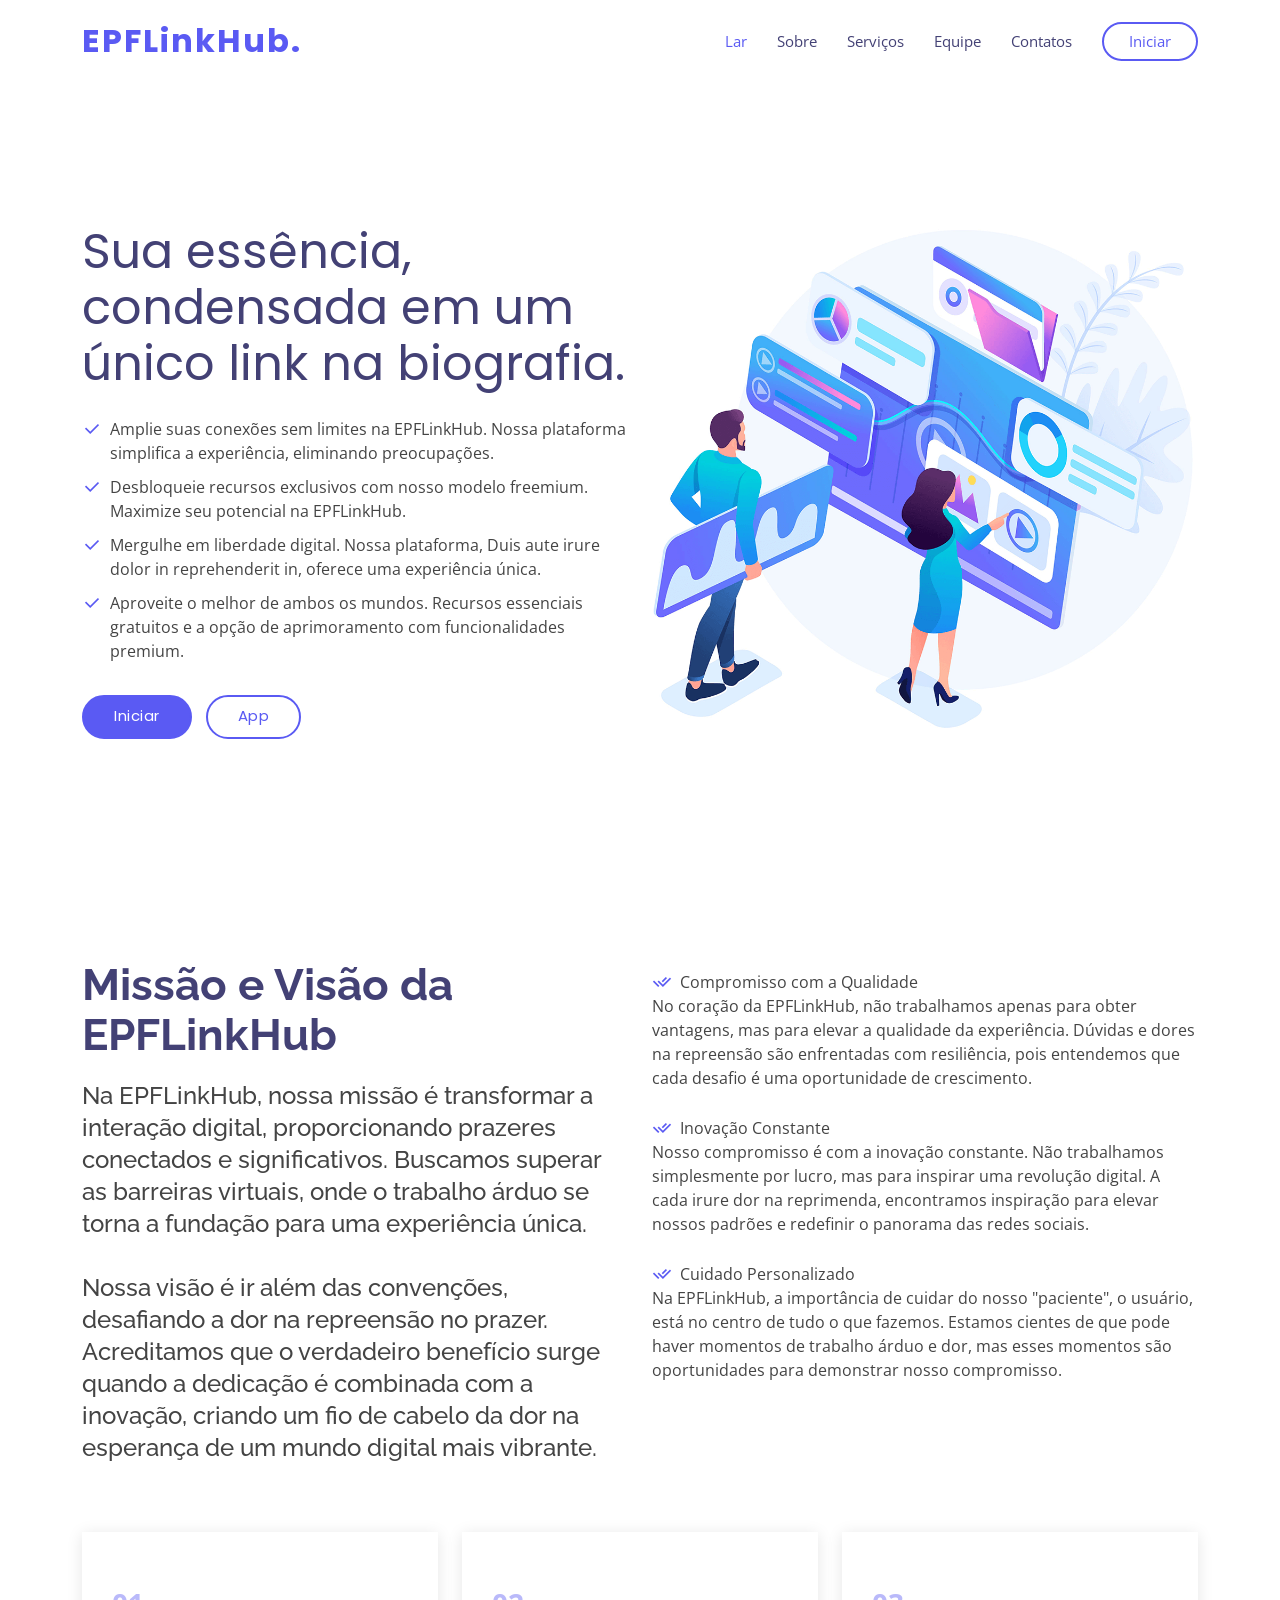
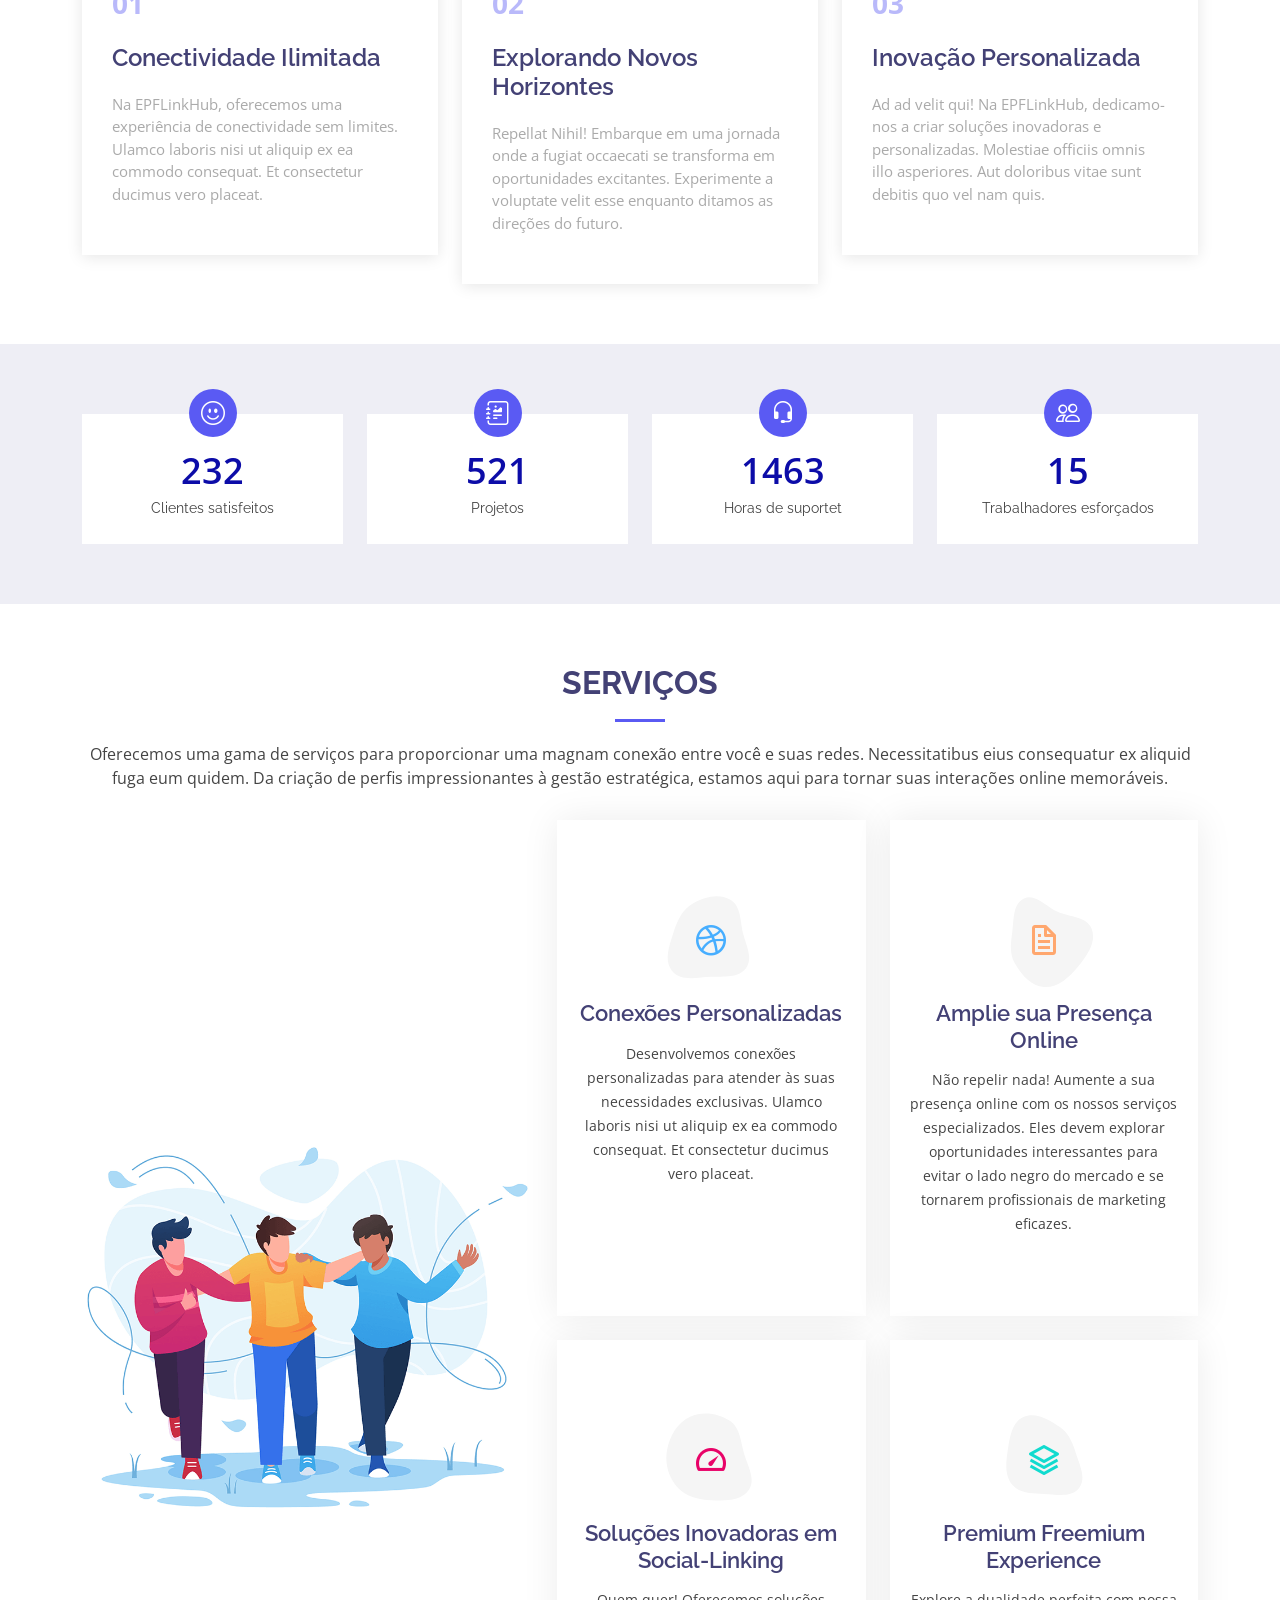
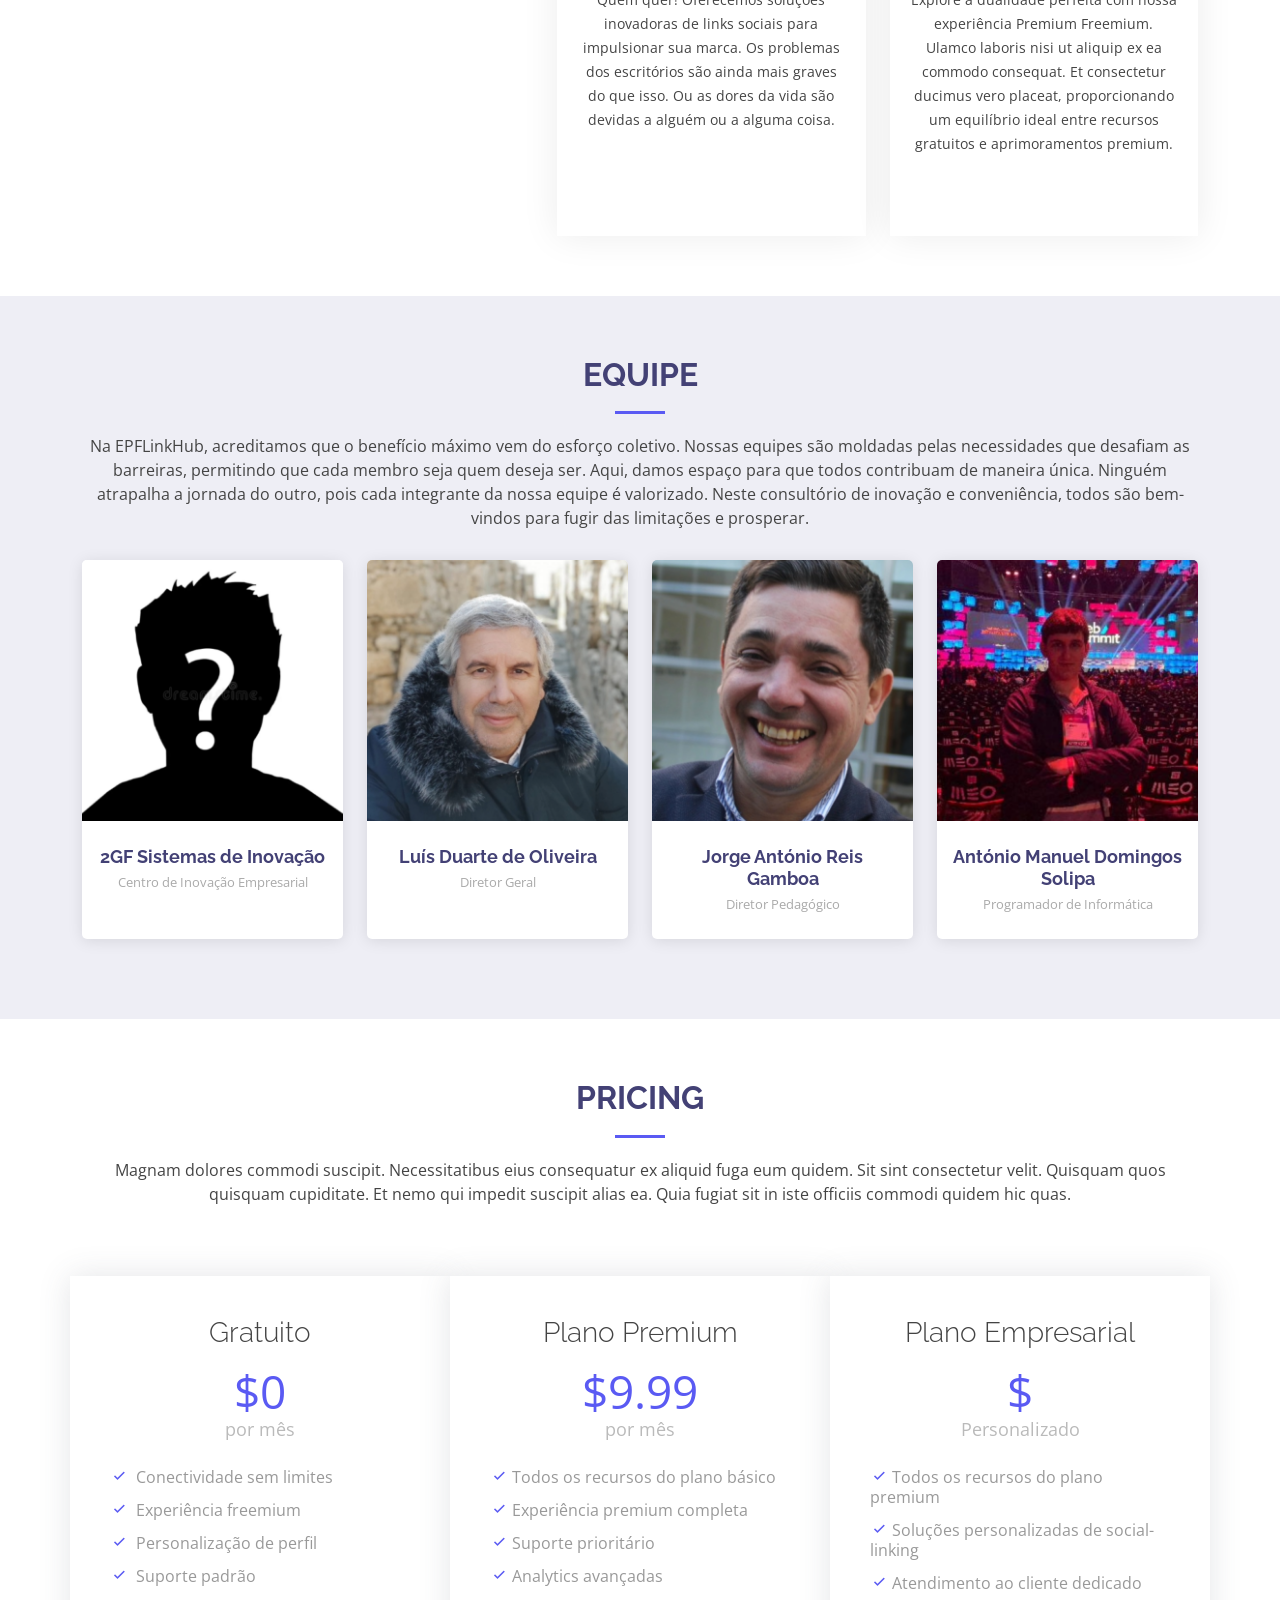
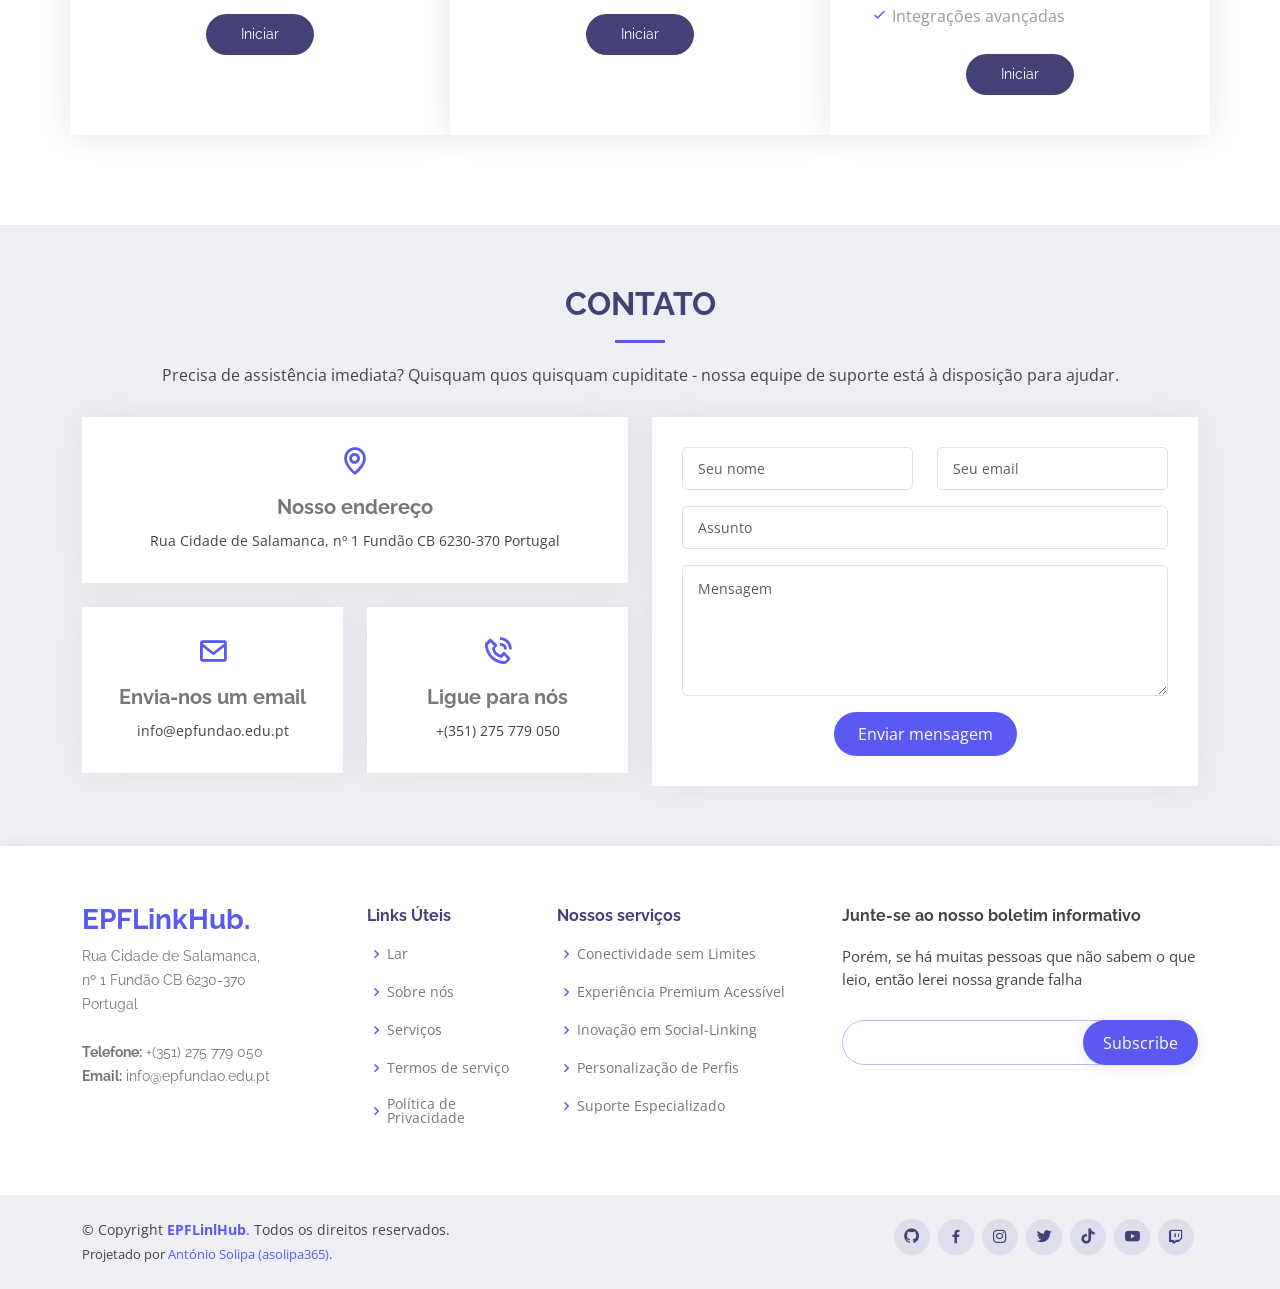
==== index.html @ e4d8795c "Initial commit" ====
<!DOCTYPE html>
<html lang="en">

<head>
  <meta charset="utf-8">
  <meta content="width=device-width, initial-scale=1.0" name="viewport">

  <title>EPFLinkHub</title>
  <meta content="" name="description">
  <meta content="" name="keywords">

  <!-- Favicons -->
  <link rel="shortcut icon" href="/assets/img/favicon.png" type="image/x-icon">

  <!-- Google Fonts -->
  <link href="https://fonts.googleapis.com/css?family=Open+Sans:300,300i,400,400i,600,600i,700,700i|Raleway:300,300i,400,400i,500,500i,600,600i,700,700i|Poppins:300,300i,400,400i,500,500i,600,600i,700,700i" rel="stylesheet">

  <!-- Vendor CSS Files -->
  <link href="assets/vendor/bootstrap/css/bootstrap.min.css" rel="stylesheet">
  <link href="assets/vendor/bootstrap-icons/bootstrap-icons.css" rel="stylesheet">
  <link href="assets/vendor/boxicons/css/boxicons.min.css" rel="stylesheet">
  <link href="assets/vendor/glightbox/css/glightbox.min.css" rel="stylesheet">
  <link href="assets/vendor/remixicon/remixicon.css" rel="stylesheet">
  <link href="assets/vendor/swiper/swiper-bundle.min.css" rel="stylesheet">

  <!-- Template Main CSS File -->
  <link href="assets/css/style.css" rel="stylesheet">
</head>

<body>

  <!-- ======= Header ======= -->
  <header id="header" class="fixed-top ">
    <div class="container d-flex align-items-center justify-content-between">

      <h1 class="logo"><a href="index.html">EPFLinkHub.</a></h1>
      <!-- Uncomment below if you prefer to use an image logo -->
      <!-- <a href="index.html" class="logo"><img src="assets/img/logo.png" alt="" class="img-fluid"></a>-->

      <nav id="navbar" class="navbar">
        <ul>
          <li><a class="nav-link scrollto active" href="#hero">Lar</a></li>
          <li><a class="nav-link scrollto" href="#about">Sobre</a></li>
          <li><a class="nav-link scrollto" href="#services">Serviços</a></li>
          <li><a class="nav-link scrollto" href="#team">Equipe</a></li>
          <li><a class="nav-link scrollto" href="#contact">Contatos</a></li>
          <li><a class="getstarted scrollto" href="#about">Iniciar</a></li>
        </ul>
        <i class="bi bi-list mobile-nav-toggle"></i>
      </nav><!-- .navbar -->

    </div>
  </header><!-- End Header -->

  <!-- ======= Hero Section ======= -->
  <section id="hero" class="d-flex align-items-center">

    <div class="container">
      <div class="row">
        <div class="col-lg-6 pt-2 pt-lg-0 order-2 order-lg-1 d-flex flex-column justify-content-center">
          <h1> Sua essência, condensada em um único link na biografia. </h1>
          <ul>
            <li><i class="ri-check-line"></i> Amplie suas conexões sem limites na EPFLinkHub. Nossa plataforma simplifica a experiência, eliminando preocupações. </li>
            <li><i class="ri-check-line"></i> Desbloqueie recursos exclusivos com nosso modelo freemium. Maximize seu potencial na EPFLinkHub. </li>
            <li><i class="ri-check-line"></i> Mergulhe em liberdade digital. Nossa plataforma, Duis aute irure dolor in reprehenderit in, oferece uma experiência única. </li>
            <li><i class="ri-check-line"></i> Aproveite o melhor de ambos os mundos. Recursos essenciais gratuitos e a opção de aprimoramento com funcionalidades premium. </li>
          </ul>
          <div class="mt-3">
            <a href="#about" class="btn-get-started scrollto">Iniciar</a>
            <a href="" class="btn-get-quote">App</a>
          </div>
        </div>
        <div class="col-lg-6 order-1 order-lg-2 hero-img">
          <img src="assets/img/hero-img.png" class="img-fluid" alt="">
        </div>
      </div>
    </div>

  </section><!-- End Hero -->

  <main id="main">

    <!-- ======= About Section ======= -->
    <section id="about" class="about">
      <div class="container">

        <div class="row content">
          <div class="col-lg-6">
            <h2>Missão e Visão da EPFLinkHub</h2>
            <h3>Na EPFLinkHub, nossa missão é transformar a interação digital, proporcionando prazeres conectados e significativos. Buscamos superar as barreiras virtuais, onde o trabalho árduo se torna a fundação para uma experiência única.</h3><br>
            <h3>Nossa visão é ir além das convenções, desafiando a dor na repreensão no prazer. Acreditamos que o verdadeiro benefício surge quando a dedicação é combinada com a inovação, criando um fio de cabelo da dor na esperança de um mundo digital mais vibrante.</h3>
          </div>
          <div class="col-lg-6 pt-4 pt-lg-0">
            <ul>
              <li><i class="ri-check-double-line"></i> Compromisso com a Qualidade</li>
              <p>No coração da EPFLinkHub, não trabalhamos apenas para obter vantagens, mas para elevar a qualidade da experiência. Dúvidas e dores na repreensão são enfrentadas com resiliência, pois entendemos que cada desafio é uma oportunidade de crescimento.</p>

              <li><i class="ri-check-double-line"></i> Inovação Constante</li>
              <p>Nosso compromisso é com a inovação constante. Não trabalhamos simplesmente por lucro, mas para inspirar uma revolução digital. A cada irure dor na reprimenda, encontramos inspiração para elevar nossos padrões e redefinir o panorama das redes sociais.</p>

              <li><i class="ri-check-double-line"></i> Cuidado Personalizado</li>
              <p>Na EPFLinkHub, a importância de cuidar do nosso "paciente", o usuário, está no centro de tudo o que fazemos. Estamos cientes de que pode haver momentos de trabalho árduo e dor, mas esses momentos são oportunidades para demonstrar nosso compromisso.</p>
            </ul>
          </div>
        </div>

      </div>
    </section><!-- End About Section -->

    <!-- ======= Why Us Section ======= -->
    <section id="why-us" class="why-us">
      <div class="container">

        <div class="row">

          <div class="col-lg-4">
            <div class="box">
              <span>01</span>
              <h4>Conectividade Ilimitada</h4>
              <p>Na EPFLinkHub, oferecemos uma experiência de conectividade sem limites. Ulamco laboris nisi ut aliquip ex ea commodo consequat. Et consectetur ducimus vero placeat.</p>
            </div>
          </div>

          <div class="col-lg-4 mt-4 mt-lg-0">
            <div class="box">
              <span>02</span>
              <h4>Explorando Novos Horizontes</h4>
              <p>Repellat Nihil! Embarque em uma jornada onde a fugiat occaecati se transforma em oportunidades excitantes. Experimente a voluptate velit esse enquanto ditamos as direções do futuro.</p>
            </div>
          </div>

          <div class="col-lg-4 mt-4 mt-lg-0">
            <div class="box">
              <span>03</span>
              <h4>Inovação Personalizada</h4>
              <p>Ad ad velit qui! Na EPFLinkHub, dedicamo-nos a criar soluções inovadoras e personalizadas. Molestiae officiis omnis illo asperiores. Aut doloribus vitae sunt debitis quo vel nam quis.</p>
            </div>
          </div>

        </div>

      </div>
    </section><!-- End Why Us Section -->

    <!-- ======= Counts Section ======= -->
    <section id="counts" class="counts section-bg">
      <div class="container">

        <div class="row">

          <div class="col-lg-3 col-md-6">
            <div class="count-box">
              <i class="bi bi-emoji-smile"></i>
              <span data-purecounter-start="0" data-purecounter-end="232" data-purecounter-duration="1" class="purecounter"></span>
              <p>Clientes satisfeitos</p>
            </div>
          </div>

          <div class="col-lg-3 col-md-6 mt-5 mt-md-0">
            <div class="count-box">
              <i class="bi bi-journal-richtext"></i>
              <span data-purecounter-start="0" data-purecounter-end="521" data-purecounter-duration="1" class="purecounter"></span>
              <p>Projetos</p>
            </div>
          </div>

          <div class="col-lg-3 col-md-6 mt-5 mt-lg-0">
            <div class="count-box">
              <i class="bi bi-headset"></i>
              <span data-purecounter-start="0" data-purecounter-end="1463" data-purecounter-duration="1" class="purecounter"></span>
              <p>Horas de suportet</p>
            </div>
          </div>

          <div class="col-lg-3 col-md-6 mt-5 mt-lg-0">
            <div class="count-box">
              <i class="bi bi-people"></i>
              <span data-purecounter-start="0" data-purecounter-end="15" data-purecounter-duration="1" class="purecounter"></span>
              <p>Trabalhadores esforçados</p>
            </div>
          </div>

        </div>

      </div>
    </section><!-- End Counts Section -->

    <!-- ======= Services Section ======= -->
    <section id="services" class="services">
      <div class="container">

        <div class="section-title">
          <h2>Serviços</h2>
          <p>Oferecemos uma gama de serviços para proporcionar uma magnam conexão entre você e suas redes. Necessitatibus eius consequatur ex aliquid fuga eum quidem. Da criação de perfis impressionantes à gestão estratégica, estamos aqui para tornar suas interações online memoráveis.</p>
        </div>

        <div class="row">
          <div class="content col-xl-5 d-flex flex-column justify-content-center">
            <img src="assets/img/services.png" class="img-fluid" alt="">
          </div>
          <div class="col-xl-7">
            <div class="icon-boxes d-flex flex-column justify-content-center">
              <div class="row">
                <div class="col-lg-6 d-flex align-items-stretch" data-aos="zoom-in" data-aos-delay="100">
                  <div class="icon-box iconbox-blue">
                    <div class="icon">
                      <svg width="100" height="100" viewBox="0 0 600 600" xmlns="http://www.w3.org/2000/svg">
                        <path stroke="none" stroke-width="0" fill="#f5f5f5" d="M300,521.0016835830174C376.1290562159157,517.8887921683347,466.0731472004068,529.7835943286574,510.70327084640275,468.03025145048787C554.3714126377745,407.6079735673963,508.03601936045806,328.9844924480964,491.2728898941984,256.3432110539036C474.5976632858925,184.082847569629,479.9380746630129,96.60480741107993,416.23090153303,58.64404602377083C348.86323505073057,18.502131276798302,261.93793281208167,40.57373210992963,193.5410806939664,78.93577620505333C130.42746243093433,114.334589627462,98.30271207620316,179.96522072025542,76.75703585869454,249.04625023123273C51.97151888228291,328.5150500222984,13.704378332031375,421.85034740162234,66.52175969318436,486.19268352777647C119.04800174914682,550.1803526380478,217.28368757567262,524.383925680826,300,521.0016835830174"></path>
                      </svg>
                      <i class="bx bxl-dribbble"></i>
                    </div>
                    <h4><a href="">Conexões Personalizadas</a></h4>
                    <p>Desenvolvemos conexões personalizadas para atender às suas necessidades exclusivas. Ulamco laboris nisi ut aliquip ex ea commodo consequat. Et consectetur ducimus vero placeat.</p>
                  </div>
                </div>

                <div class="col-lg-6 d-flex align-items-stretch mt-4 mt-lg-0" data-aos="zoom-in" data-aos-delay="200">
                  <div class="icon-box iconbox-orange ">
                    <div class="icon">
                      <svg width="100" height="100" viewBox="0 0 600 600" xmlns="http://www.w3.org/2000/svg">
                        <path stroke="none" stroke-width="0" fill="#f5f5f5" d="M300,582.0697525312426C382.5290701553225,586.8405444964366,449.9789794690241,525.3245884688669,502.5850820975895,461.55621195738473C556.606425686781,396.0723002908107,615.8543463187945,314.28637112970534,586.6730223649479,234.56875336149918C558.9533121215079,158.8439757836574,454.9685369536778,164.00468322053177,381.49747125262974,130.76875717737553C312.15926192815925,99.40240125094834,248.97055460311594,18.661163978235184,179.8680185752513,50.54337015887873C110.5421016452524,82.52863877960104,119.82277516462835,180.83849132639028,109.12597500060166,256.43424936330496C100.08760227029461,320.3096726198365,92.17705696193138,384.0621239912766,124.79988738764834,439.7174275375508C164.83382741302287,508.01625554203684,220.96474134820875,577.5009287672846,300,582.0697525312426"></path>
                      </svg>
                      <i class="bx bx-file"></i>
                    </div>
                    <h4><a href="">Amplie sua Presença Online</a></h4>
                    <p>Não repelir nada! Aumente a sua presença online com os nossos serviços especializados. Eles devem explorar oportunidades interessantes para evitar o lado negro do mercado e se tornarem profissionais de marketing eficazes.</p>
                  </div>
                </div>

                <div class="col-lg-6 d-flex align-items-stretch mt-4" data-aos="zoom-in" data-aos-delay="300">
                  <div class="icon-box iconbox-pink">
                    <div class="icon">
                      <svg width="100" height="100" viewBox="0 0 600 600" xmlns="http://www.w3.org/2000/svg">
                        <path stroke="none" stroke-width="0" fill="#f5f5f5" d="M300,541.5067337569781C382.14930387511276,545.0595476570109,479.8736841581634,548.3450877840088,526.4010558755058,480.5488172755941C571.5218469581645,414.80211281144784,517.5187510058486,332.0715597781072,496.52539010469104,255.14436215662573C477.37192572678356,184.95920475031193,473.57363656557914,105.61284051026155,413.0603344069578,65.22779650032875C343.27470386102294,18.654635553484475,251.2091493199835,5.337323636656869,175.0934190732945,40.62881213300186C97.87086631185822,76.43348514350839,51.98124368387456,156.15599469081315,36.44837278890362,239.84606092416172C21.716077023791087,319.22268207091537,43.775223500013084,401.1760424656574,96.891909868211,461.97329694683043C147.22146801428983,519.5804099606455,223.5754009179313,538.201503339737,300,541.5067337569781"></path>
                      </svg>
                      <i class="bx bx-tachometer"></i>
                    </div>
                    <h4><a href="">Soluções Inovadoras em Social-Linking</a></h4>
                    <p>Quem quer! Oferecemos soluções inovadoras de links sociais para impulsionar sua marca. Os problemas dos escritórios são ainda mais graves do que isso. Ou as dores da vida são devidas a alguém ou a alguma coisa.</p>
                  </div>
                </div>

                <div class="col-lg-6 d-flex align-items-stretch mt-4" data-aos="zoom-in" data-aos-delay="100">
                  <div class="icon-box iconbox-teal">
                    <div class="icon">
                      <svg width="100" height="100" viewBox="0 0 600 600" xmlns="http://www.w3.org/2000/svg">
                        <path stroke="none" stroke-width="0" fill="#f5f5f5" d="M300,503.46388370962813C374.79870501325706,506.71871716319447,464.8034551963731,527.1746412648533,510.4981551193396,467.86667711651364C555.9287308511215,408.9015244558933,512.6030010748507,327.5744911775523,490.211057578863,256.5855673507754C471.097692560561,195.9906835881958,447.69079081568157,138.11976852964426,395.19560036434837,102.3242989838813C329.3053358748298,57.3949838291264,248.02791733380457,8.279543830951368,175.87071277845988,42.242879143198664C103.41431057327972,76.34704239035025,93.79494320519305,170.9812938413882,81.28167332365135,250.07896920659033C70.17666984294237,320.27484674793965,64.84698225790005,396.69656628748305,111.28512138212992,450.4950937839243C156.20124167950087,502.5303643271138,231.32542653798444,500.4755392045468,300,503.46388370962813"></path>
                      </svg>
                      <i class="bx bx-layer"></i>
                    </div>
                    <h4><a href="">Premium Freemium Experience</a></h4>
                    <p>Explore a dualidade perfeita com nossa experiência Premium Freemium. Ulamco laboris nisi ut aliquip ex ea commodo consequat. Et consectetur ducimus vero placeat, proporcionando um equilíbrio ideal entre recursos gratuitos e aprimoramentos premium.</p>
                  </div>
                </div>
              </div>
            </div><!-- End .content-->
          </div>
        </div>

      </div>
    </section><!-- End Services Section -->

    <!-- ======= Team Section ======= -->
    <section id="team" class="team section-bg">
      <div class="container">

        <div class="section-title">
          <h2>EQUIPE</h2>
          <p>Na EPFLinkHub, acreditamos que o benefício máximo vem do esforço coletivo. Nossas equipes são moldadas pelas necessidades que desafiam as barreiras, permitindo que cada membro seja quem deseja ser. Aqui, damos espaço para que todos contribuam de maneira única. Ninguém atrapalha a jornada do outro, pois cada integrante da nossa equipe é valorizado. Neste consultório de inovação e conveniência, todos são bem-vindos para fugir das limitações e prosperar.</p>
        </div>

        <div class="row">

          <div class="col-lg-3 col-md-6 d-flex align-items-stretch">
            <div class="member">
              <div class="member-img">
                <img src="assets/img/team/2GF Sistemas de Inovação.png" class="img-fluid" alt="">
                <div class="social">
                  <a href=""><i class="bi bi-linkedin" target="_blank"></i></a>
                  <a href=""><i class="bi bi-facebook" target="_blank"></i></a>
                  <a href=""><i class="bi bi-instagram" target="_blank"></i></a>
                  <a href=""><i class="bi bi-twitter" target="_blank"></i></a>
                </div>
              </div>
              <div class="member-info">
                <h4>2GF Sistemas de Inovação</h4>
                <span>Centro de Inovação Empresarial</span>
              </div>
            </div>
          </div>

          <div class="col-lg-3 col-md-6 d-flex align-items-stretch">
            <div class="member">
              <div class="member-img">
                <img src="assets/img/team/Luís Oliveira.png" class="img-fluid" alt="">
                <div class="social">
                  <a href="https://www.linkedin.com/in/lu%C3%ADs-oliveira-229796115/" target="_blank"><i class="bi bi-linkedin"></i></a>
                  <a href="https://www.facebook.com/luisduartedeoliveira" target="_blank"><i class="bi bi-facebook"></i></a>
                  <a href="https://www.instagram.com/lumiduol/" target="_blank"><i class="bi bi-instagram"></i></a>
                </div>
              </div>
              <div class="member-info">
                <h4>Luís Duarte de Oliveira</h4>
                <span>Diretor Geral</span>
              </div>
            </div>
          </div>

          <div class="col-lg-3 col-md-6 d-flex align-items-stretch">
            <div class="member">
              <div class="member-img">
                <img src="assets/img/team/Jorge Gamboa.png" class="img-fluid" alt="">
                <div class="social">
                  <a href="https://www.linkedin.com/in/jorge-gamboa-66829549/" target="_blank"><i class="bi bi-linkedin"></i></a>
                  <a href="https://www.facebook.com/jorge.gamboa.923" target="_blank"><i class="bi bi-facebook"></i></a>
                  <a href="https://www.instagram.com/a.jgamboa/" target="_blank"><i class="bi bi-instagram"></i></a>
                </div>
              </div>
              <div class="member-info">
                <h4>Jorge António Reis Gamboa</h4>
                <span>Diretor Pedagógico</span>
              </div>
            </div>
          </div>

          <div class="col-lg-3 col-md-6 d-flex align-items-stretch">
            <div class="member">
              <div class="member-img">
                <img src="assets/img/team/António Solipa.png" class="img-fluid" alt="">
                <div class="social">
                  <a href="https://github.com/asolipa365/" target="_blank"><i class="bi bi-github"></i></a>
                  <a href="https://www.linkedin.com/in/asolipa365/" target="_blank"><i class="bi bi-linkedin"></i></a>
                  <a href="https://www.facebook.com/asolipa365/" target="_blank"><i class="bi bi-facebook"></i></a>
                  <a href="https://www.instagram.com/asolipa365/" target="_blank"><i class="bi bi-instagram"></i></a>
                  <a href="https://twitter.com/asolipa365/" target="_blank"><i class="bi bi-twitter"></i></a>
                  <a href="https://www.twitch.tv/asolipa365/" target="_blank"><i class="bi bi-twitch"></i></a>
                </div>
              </div>
              <div class="member-info">
                <h4>António Manuel Domingos Solipa</h4>
                <span>Programador de Informática</span>
              </div>
            </div>
          </div>

        </div>

      </div>
    </section><!-- End Team Section -->

    <!-- ======= Pricing Section ======= -->
    <section id="pricing" class="pricing">
      <div class="container">

        <div class="section-title">
          <h2>Pricing</h2>
          <p>Magnam dolores commodi suscipit. Necessitatibus eius consequatur ex aliquid fuga eum quidem. Sit sint consectetur velit. Quisquam quos quisquam cupiditate. Et nemo qui impedit suscipit alias ea. Quia fugiat sit in iste officiis commodi quidem hic quas.</p>
        </div>

        <div class="row no-gutters">
          <div class="col-lg-4 box">
            <h3>Gratuito</h3>
            <h4>$0<span>por mês</span></h4>
            <ul>
              <li><i class="bx bx-check"></i> Conectividade sem limites</li>
              <li><i class="bx bx-check"></i> Experiência freemium</li>
              <li><i class="bx bx-check"></i> Personalização de perfil</li>
              <li><i class="bx bx-check"></i> Suporte padrão</li>
            </ul>
            <a href="#" class="btn-buy">Iniciar</a>
          </div>

          <div class="col-lg-4 box">
            <h3>Plano Premium</h3>
            <h4>$9.99<span>por mês</span></h4>
            <ul>
              <li><i class="bx bx-check"></i>Todos os recursos do plano básico</li>
              <li><i class="bx bx-check"></i>Experiência premium completa</li>
              <li><i class="bx bx-check"></i>Suporte prioritário</li>
              <li><i class="bx bx-check"></i>Analytics avançadas</li>
            </ul>
            <a href="#" class="btn-buy">Iniciar</a>
          </div>

          <div class="col-lg-4 box">
            <h3>Plano Empresarial</h3>
            <h4>$<span>Personalizado</span></h4>
            <ul>
              <li><i class="bx bx-check"></i>Todos os recursos do plano premium</li>
              <li><i class="bx bx-check"></i>Soluções personalizadas de social-linking</li>
              <li><i class="bx bx-check"></i>Atendimento ao cliente dedicado</li>
              <li><i class="bx bx-check"></i>Integrações avançadas</li>
            </ul>
            <a href="#" class="btn-buy">Iniciar</a>
          </div>

        </div>

      </div>
    </section><!-- End Pricing Section -->

    <!-- ======= Contact Section ======= -->
    <section id="contact" class="contact section-bg">
      <div class="container">

        <div class="section-title">
          <h2> CONTATO </h2>
          <p>Precisa de assistência imediata? Quisquam quos quisquam cupiditate - nossa equipe de suporte está à disposição para ajudar.</p>
        </div>

        <div class="row">

          <div class="col-lg-6">

            <div class="row">
              <div class="col-md-12">
                <div class="info-box">
                  <i class="bx bx-map"></i>
                  <h3>Nosso endereço</h3>
                  <p>Rua Cidade de Salamanca, nº 1 Fundão CB 6230-370 Portugal</p>
                </div>
              </div>
              <div class="col-md-6">
                <div class="info-box mt-4">
                  <i class="bx bx-envelope"></i>
                  <h3>Envia-nos um email</h3>
                  <p>info@epfundao.edu.pt</p>
                </div>
              </div>
              <div class="col-md-6">
                <div class="info-box mt-4">
                  <i class="bx bx-phone-call"></i>
                  <h3>Ligue para nós</h3>
                  <p>+(351) 275 779 050</p>
                </div>
              </div>
            </div>

          </div>

          <div class="col-lg-6 mt-4 mt-lg-0">
            <form action="forms/contact.php" method="post" role="form" class="php-email-form">
              <div class="row">
                <div class="col-md-6 form-group">
                  <input type="text" name="name" class="form-control" id="name" placeholder="Seu nome" required>
                </div>
                <div class="col-md-6 form-group mt-3 mt-md-0">
                  <input type="email" class="form-control" name="email" id="email" placeholder="Seu email" required>
                </div>
              </div>
              <div class="form-group mt-3">
                <input type="text" class="form-control" name="subject" id="subject" placeholder="Assunto" required>
              </div>
              <div class="form-group mt-3">
                <textarea class="form-control" name="message" rows="5" placeholder="Mensagem" required></textarea>
              </div>
              <div class="my-3">
                <div class="loading">Carregando</div>
                <div class="error-message"></div>
                <div class="sent-message">Sua mensagem foi enviada. Obrigado!</div>
              </div>
              <div class="text-center"><button type="submit">Enviar mensagem</button></div>
            </form>
          </div>

        </div>

      </div>
    </section><!-- End Contact Section -->

  </main><!-- End #main -->

  <!-- ======= Footer ======= -->
  <footer id="footer">

    <div class="footer-top">
      <div class="container">
        <div class="row">

          <div class="col-lg-3 col-md-6 footer-contact">
            <h3>EPFLinkHub.</h3>
            <p>
              Rua Cidade de Salamanca, <br>
              nº 1 Fundão CB 6230-370<br>
              Portugal <br><br>
              <strong>Telefone:</strong> +(351) 275 779 050<br>
              <strong>Email:</strong> info@epfundao.edu.pt<br>
            </p>
          </div>

          <div class="col-lg-2 col-md-6 footer-links">
            <h4>Links Úteis</h4>
            <ul>
              <li><i class="bx bx-chevron-right"></i> <a href="#">Lar</a></li>
              <li><i class="bx bx-chevron-right"></i> <a href="#">Sobre nós</a></li>
              <li><i class="bx bx-chevron-right"></i> <a href="#">Serviços</a></li>
              <li><i class="bx bx-chevron-right"></i> <a href="#">Termos de serviço</a></li>
              <li><i class="bx bx-chevron-right"></i> <a href="#">Política de Privacidade</a></li>
            </ul>
          </div>

          <div class="col-lg-3 col-md-6 footer-links">
            <h4>Nossos serviços</h4>
            <ul>
              <li><i class="bx bx-chevron-right"></i> <a href="#">Conectividade sem Limites</a></li>
              <li><i class="bx bx-chevron-right"></i> <a href="#">Experiência Premium Acessível</a></li>
              <li><i class="bx bx-chevron-right"></i> <a href="#">Inovação em Social-Linking</a></li>
              <li><i class="bx bx-chevron-right"></i> <a href="#">Personalização de Perfis</a></li>
              <li><i class="bx bx-chevron-right"></i> <a href="#">Suporte Especializado</a></li>
            </ul>
          </div>

          <div class="col-lg-4 col-md-6 footer-newsletter">
            <h4>Junte-se ao nosso boletim informativo</h4>
            <p>Porém, se há muitas pessoas que não sabem o que leio, então lerei nossa grande falha</p>
            <form action="" method="post">
              <input type="email" name="email"><input type="submit" value="Subscribe">
            </form>
          </div>

        </div>
      </div>
    </div>

    <div class="container d-md-flex py-4">

      <div class="me-md-auto text-center text-md-start">
        <div class="copyright">
          &copy; Copyright <strong><span><a href="https://www.github.com/EPFLinkHub/" target="_blank">EPFLinlHub</a></span></strong>. Todos os direitos reservados.
        </div>
        <div class="credits">
          Projetado por <a href="https://www.github.com/asolipa365" target="_blank">António Solipa (asolipa365)</a>.
        </div>
      </div>
      <div class="social-links text-center text-md-right pt-3 pt-md-0">
        <a href="https://www.github.com/EPFLinkHub/" target="_blank" class="github"><i class="bx bxl-github"></i></a>
        <a href="https://www.facebook.com/profile.php?id=61555356876441" target="_blank" class="facebook"><i class="bx bxl-facebook"></i></a>
        <a href="https://www.instagram.com/epflinkhub/" target="_blank" class="instagram"><i class="bx bxl-instagram"></i></a>
        <a href="https://twitter.com/EPFLinkHub" target="_blank" class="twitter"><i class="bx bxl-twitter"></i></a>
        <a href="https://www.tiktok.com/@epflinkhub" target="_blank" class="tiktok"><i class="bx bxl-tiktok"></i></a>
        <a href="https://www.youtube.com/@EPFLinkHub" target="_blank" class="youtube"><i class="bx bxl-youtube"></i></a>
        <a href="https://www.twitch.tv/epflinkhub/" target="_blank" class="twitch"><i class="bx bxl-twitch"></i></a>
      </div>
    </div>
  </footer><!-- End Footer -->

  <a href="#" class="back-to-top d-flex align-items-center justify-content-center"><i class="bi bi-arrow-up-short"></i></a>

  <!-- Vendor JS Files -->
  <script src="assets/vendor/purecounter/purecounter_vanilla.js"></script>
  <script src="assets/vendor/bootstrap/js/bootstrap.bundle.min.js"></script>
  <script src="assets/vendor/glightbox/js/glightbox.min.js"></script>
  <script src="assets/vendor/isotope-layout/isotope.pkgd.min.js"></script>
  <script src="assets/vendor/swiper/swiper-bundle.min.js"></script>
  <script src="assets/vendor/php-email-form/validate.js"></script>

  <!-- Template Main JS File -->
  <script src="assets/js/main.js"></script>

</body>

</html>
---- assets/css/style.css ----
/**

/*--------------------------------------------------------------
# General
--------------------------------------------------------------*/
body {
  font-family: "Open Sans", sans-serif;
  color: #444444;
}

a {
  text-decoration: none;
  color: #5a5af3;
}

a:hover {
  color: #2a2af0;
  text-decoration: none;
}

h1,
h2,
h3,
h4,
h5,
h6 {
  font-family: "Raleway", sans-serif;
}

/*--------------------------------------------------------------
# Back to top button
--------------------------------------------------------------*/
.back-to-top {
  position: fixed;
  visibility: hidden;
  opacity: 0;
  right: 15px;
  bottom: 15px;
  z-index: 996;
  background: #5a5af3;
  width: 40px;
  height: 40px;
  border-radius: 50px;
  transition: all 0.4s;
}

.back-to-top i {
  font-size: 24px;
  color: #fff;
  line-height: 0;
}

.back-to-top:hover {
  background: #8080f6;
  color: #fff;
}

.back-to-top.active {
  visibility: visible;
  opacity: 1;
}

/*--------------------------------------------------------------
# Header
--------------------------------------------------------------*/
#header {
  transition: all 0.5s;
  z-index: 997;
  padding: 20px 0;
  background: #fff;
}

#header.header-scrolled,
#header.header-inner-pages {
  padding: 12px 0;
  box-shadow: 0px 2px 15px rgba(0, 0, 0, 0.1);
}

#header .logo {
  font-size: 32px;
  margin: 0;
  padding: 0;
  line-height: 1;
  font-weight: 700;
  letter-spacing: 2px;
  font-family: "Poppins", sans-serif;
}

#header .logo a {
  color: #5a5af3;
}

#header .logo img {
  max-height: 40px;
}

@media (max-width: 992px) {
  #header {
    padding: 12px 0;
  }
}

/*--------------------------------------------------------------
# Navigation Menu
--------------------------------------------------------------*/
/**
* Desktop Navigation 
*/
.navbar {
  padding: 0;
}

.navbar ul {
  margin: 0;
  padding: 0;
  display: flex;
  list-style: none;
  align-items: center;
}

.navbar li {
  position: relative;
}

.navbar a,
.navbar a:focus {
  display: flex;
  align-items: center;
  justify-content: space-between;
  padding: 10px 0 10px 30px;
  font-size: 15px;
  color: #434175;
  white-space: nowrap;
  transition: 0.3s;
}

.navbar a i,
.navbar a:focus i {
  font-size: 12px;
  line-height: 0;
  margin-left: 5px;
}

.navbar a:hover,
.navbar .active,
.navbar .active:focus,
.navbar li:hover>a {
  color: #5a5af3;
}

.navbar .getstarted,
.navbar .getstarted:focus {
  padding: 6px 25px;
  margin-left: 30px;
  border-radius: 50px;
  color: #5a5af3;
  border: 2px solid #5a5af3;
}

.navbar .getstarted:hover,
.navbar .getstarted:focus:hover {
  color: #fff;
  background: #7272f5;
}

.navbar .dropdown ul {
  display: block;
  position: absolute;
  left: 14px;
  top: calc(100% + 30px);
  margin: 0;
  padding: 10px 0;
  z-index: 99;
  opacity: 0;
  visibility: hidden;
  background: #fff;
  box-shadow: 0px 0px 30px rgba(127, 137, 161, 0.25);
  transition: 0.3s;
  border-radius: 4px;
}

.navbar .dropdown ul li {
  min-width: 200px;
}

.navbar .dropdown ul a {
  padding: 10px 20px;
  font-size: 15px;
  text-transform: none;
}

.navbar .dropdown ul a i {
  font-size: 12px;
}

.navbar .dropdown ul a:hover,
.navbar .dropdown ul .active:hover,
.navbar .dropdown ul li:hover>a {
  color: #5a5af3;
}

.navbar .dropdown:hover>ul {
  opacity: 1;
  top: 100%;
  visibility: visible;
}

.navbar .dropdown .dropdown ul {
  top: 0;
  left: calc(100% - 30px);
  visibility: hidden;
}

.navbar .dropdown .dropdown:hover>ul {
  opacity: 1;
  top: 0;
  left: 100%;
  visibility: visible;
}

@media (max-width: 1366px) {
  .navbar .dropdown .dropdown ul {
    left: -90%;
  }

  .navbar .dropdown .dropdown:hover>ul {
    left: -100%;
  }
}

/**
* Mobile Navigation 
*/
.mobile-nav-toggle {
  color: #434175;
  font-size: 28px;
  cursor: pointer;
  display: none;
  line-height: 0;
  transition: 0.5s;
}

.mobile-nav-toggle.bi-x {
  color: #fff;
}

@media (max-width: 991px) {
  .mobile-nav-toggle {
    display: block;
  }

  .navbar ul {
    display: none;
  }
}

.navbar-mobile {
  position: fixed;
  overflow: hidden;
  top: 0;
  right: 0;
  left: 0;
  bottom: 0;
  background: rgba(48, 47, 84, 0.9);
  transition: 0.3s;
}

.navbar-mobile .mobile-nav-toggle {
  position: absolute;
  top: 15px;
  right: 15px;
}

.navbar-mobile ul {
  display: block;
  position: absolute;
  top: 55px;
  right: 15px;
  bottom: 15px;
  left: 15px;
  padding: 10px 0;
  border-radius: 10px;
  background-color: #fff;
  overflow-y: auto;
  transition: 0.3s;
}

.navbar-mobile a,
.navbar-mobile a:focus {
  padding: 10px 20px;
  font-size: 15px;
  color: #434175;
}

.navbar-mobile a:hover,
.navbar-mobile .active,
.navbar-mobile li:hover>a {
  color: #5a5af3;
}

.navbar-mobile .getstarted,
.navbar-mobile .getstarted:focus {
  margin: 15px;
}

.navbar-mobile .dropdown ul {
  position: static;
  display: none;
  margin: 10px 20px;
  padding: 10px 0;
  z-index: 99;
  opacity: 1;
  visibility: visible;
  background: #fff;
  box-shadow: 0px 0px 30px rgba(127, 137, 161, 0.25);
}

.navbar-mobile .dropdown ul li {
  min-width: 200px;
}

.navbar-mobile .dropdown ul a {
  padding: 10px 20px;
}

.navbar-mobile .dropdown ul a i {
  font-size: 12px;
}

.navbar-mobile .dropdown ul a:hover,
.navbar-mobile .dropdown ul .active:hover,
.navbar-mobile .dropdown ul li:hover>a {
  color: #5a5af3;
}

.navbar-mobile .dropdown>.dropdown-active {
  display: block;
}

/*--------------------------------------------------------------
# Hero Section
--------------------------------------------------------------*/
#hero {
  width: 100%;
  height: 100vh;
  background: white;
  border-bottom: 2px solid white;
}

#hero .container {
  padding-top: 80px;
}

#hero h1 {
  margin: 0;
  font-size: 48px;
  font-weight: 400;
  line-height: 56px;
  color: #434175;
  font-family: "Poppins", sans-serif;
}

#hero h2 {
  margin: 10px 0 0 0;
  font-size: 20px;
}

#hero ul {
  margin-top: 15px;
  list-style: none;
  padding: 0;
}

#hero ul li {
  padding: 10px 0 0 28px;
  position: relative;
}

#hero ul i {
  left: 0;
  top: 7px;
  position: absolute;
  font-size: 20px;
  color: #5a5af3;
}

#hero .btn-get-started,
#hero .btn-get-quote {
  font-family: "Poppins", sans-serif;
  font-weight: 400;
  font-size: 15px;
  letter-spacing: 0.5px;
  display: inline-block;
  padding: 8px 30px 9px 30px;
  margin-bottom: 15px;
  border-radius: 3px;
  transition: 0.5s;
  border-radius: 50px;
}

#hero .btn-get-started {
  background: #5a5af3;
  color: #fff;
  border: 2px solid #5a5af3;
  margin-right: 10px;
}

#hero .btn-get-started:hover {
  background: #7272f5;
  border-color: #7272f5;
}

#hero .btn-get-quote {
  color: #5a5af3;
  border: 2px solid #5a5af3;
}

#hero .btn-get-quote:hover {
  background: #5a5af3;
  color: #fff;
}

@media (min-width: 1024px) {
  #hero {
    background-attachment: fixed;
  }
}

@media (max-width: 991px) {
  #hero .hero-img {
    text-align: center;
  }

  #hero .hero-img img {
    width: 50%;
  }
}

@media (max-width: 768px) {
  #hero h1 {
    font-size: 28px;
    line-height: 36px;
  }

  #hero h2 {
    font-size: 18px;
    line-height: 24px;
    margin-bottom: 30px;
  }

  #hero .hero-img img {
    width: 70%;
  }
}

@media (max-width: 575px) {
  #hero {
    text-align: center;
  }

  #hero ul {
    text-align: left;
    font-size: 14px;
  }

  #hero .hero-img img {
    width: 80%;
  }

  #hero .btn-get-started,
  #hero .btn-get-quote {
    padding-left: 18px;
    padding-right: 18px;
    font-size: 14px;
  }
}

/*--------------------------------------------------------------
# Sections General
--------------------------------------------------------------*/
section {
  padding: 60px 0;
}

.section-bg {
  background-color: #eeeef5;
}

.section-title {
  text-align: center;
  padding-bottom: 30px;
}

.section-title h2 {
  font-size: 32px;
  font-weight: bold;
  text-transform: uppercase;
  margin-bottom: 20px;
  padding-bottom: 20px;
  position: relative;
  color: #434175;
}

.section-title h2::after {
  content: "";
  position: absolute;
  display: block;
  width: 50px;
  height: 3px;
  background: #5a5af3;
  bottom: 0;
  left: calc(50% - 25px);
}

.section-title p {
  margin-bottom: 0;
}

/*--------------------------------------------------------------
# About
--------------------------------------------------------------*/
.about .content h2 {
  font-weight: 700;
  font-size: 44px;
  line-height: 50px;
  margin-bottom: 20px;
  color: #434175;
}

.about .content h3 {
  font-weight: 500;
  line-height: 32px;
  font-size: 24px;
}

.about .content ul {
  list-style: none;
  padding: 0;
}

.about .content ul li {
  padding: 10px 0 0 28px;
  position: relative;
}

.about .content ul i {
  left: 0;
  top: 7px;
  position: absolute;
  font-size: 20px;
  color: #5a5af3;
}

.about .content p:last-child {
  margin-bottom: 0;
}

/*--------------------------------------------------------------
# Why Us
--------------------------------------------------------------*/
.why-us {
  padding-top: 0;
}

.why-us .box {
  padding: 50px 30px;
  box-shadow: 0px 2px 15px rgba(0, 0, 0, 0.1);
  transition: all ease-in-out 0.3s;
}

.why-us .box span {
  display: block;
  font-size: 28px;
  font-weight: 700;
  color: #b9b9fa;
}

.why-us .box h4 {
  font-size: 24px;
  font-weight: 600;
  padding: 0;
  margin: 20px 0;
  color: #434175;
}

.why-us .box p {
  color: #aaaaaa;
  font-size: 15px;
  margin: 0;
  padding: 0;
}

.why-us .box:hover {
  background: #5a5af3;
  padding: 30px 30px 70px 30px;
  box-shadow: 10px 15px 30px rgba(0, 0, 0, 0.18);
}

.why-us .box:hover span,
.why-us .box:hover h4,
.why-us .box:hover p {
  color: #fff;
}

/*--------------------------------------------------------------
# Counts
--------------------------------------------------------------*/
.counts {
  padding: 70px 0 60px;
}

.counts .count-box {
  padding: 30px 30px 25px 30px;
  width: 100%;
  position: relative;
  text-align: center;
  background: #fff;
}

.counts .count-box i {
  position: absolute;
  top: -25px;
  left: 50%;
  transform: translateX(-50%);
  font-size: 24px;
  background: #5a5af3;
  color: #fff;
  border-radius: 50px;
  width: 48px;
  height: 48px;
  display: inline-flex;
  align-items: center;
  justify-content: center;
}

.counts .count-box span {
  font-size: 36px;
  display: block;
  font-weight: 600;
  color: #0c0ca8;
}

.counts .count-box p {
  padding: 0;
  margin: 0;
  font-family: "Raleway", sans-serif;
  font-size: 14px;
}

/*--------------------------------------------------------------
# Services
--------------------------------------------------------------*/
.services .icon-box {
  text-align: center;
  padding: 70px 20px 80px 20px;
  transition: all ease-in-out 0.3s;
  background: #fff;
  box-shadow: 0px 0 35px 0 rgba(0, 0, 0, 0.08);
}

.services .icon-box .icon {
  margin: 0 auto;
  width: 100px;
  height: 100px;
  display: flex;
  align-items: center;
  justify-content: center;
  transition: ease-in-out 0.3s;
  position: relative;
}

.services .icon-box .icon i {
  font-size: 36px;
  transition: 0.5s;
  position: relative;
}

.services .icon-box .icon svg {
  position: absolute;
  top: 0;
  left: 0;
}

.services .icon-box .icon svg path {
  transition: 0.5s;
  fill: #f5f5f5;
}

.services .icon-box h4 {
  font-weight: 600;
  margin: 10px 0 15px 0;
  font-size: 22px;
}

.services .icon-box h4 a {
  color: #434175;
  transition: ease-in-out 0.3s;
}

.services .icon-box p {
  line-height: 24px;
  font-size: 14px;
  margin-bottom: 0;
}

.services .icon-box:hover {
  border-color: #fff;
  box-shadow: 0px 0 35px 0 rgba(0, 0, 0, 0.08);
}

.services .iconbox-blue i {
  color: #47aeff;
}

.services .iconbox-blue:hover .icon i {
  color: #fff;
}

.services .iconbox-blue:hover .icon path {
  fill: #47aeff;
}

.services .iconbox-orange i {
  color: #ffa76e;
}

.services .iconbox-orange:hover .icon i {
  color: #fff;
}

.services .iconbox-orange:hover .icon path {
  fill: #ffa76e;
}

.services .iconbox-pink i {
  color: #e80368;
}

.services .iconbox-pink:hover .icon i {
  color: #fff;
}

.services .iconbox-pink:hover .icon path {
  fill: #e80368;
}

.services .iconbox-teal i {
  color: #11dbcf;
}

.services .iconbox-teal:hover .icon i {
  color: #fff;
}

.services .iconbox-teal:hover .icon path {
  fill: #11dbcf;
}

/*--------------------------------------------------------------
# Features
--------------------------------------------------------------*/
.features {
  padding-top: 0;
}

.features .icon-box {
  display: flex;
  align-items: center;
  padding: 20px;
  transition: ease-in-out 0.3s;
  box-shadow: 0px 2px 15px rgba(0, 0, 0, 0.1);
}

.features .icon-box i {
  font-size: 32px;
  padding-right: 10px;
  line-height: 1;
}

.features .icon-box h3 {
  font-weight: 700;
  margin: 0;
  padding: 0;
  line-height: 1;
  font-size: 16px;
}

.features .icon-box h3 a {
  color: #434175;
  transition: ease-in-out 0.3s;
}

.features .icon-box:hover h3 a {
  color: #5a5af3;
}

/*--------------------------------------------------------------
# Portfolio
--------------------------------------------------------------*/
.portfolio .portfolio-item {
  margin-bottom: 30px;
}

.portfolio #portfolio-flters {
  padding: 0;
  margin: 0 auto 15px auto;
  list-style: none;
  text-align: center;
  border-radius: 50px;
  padding: 2px 15px;
}

.portfolio #portfolio-flters li {
  cursor: pointer;
  display: inline-block;
  padding: 10px 15px;
  font-size: 16px;
  font-weight: 600;
  line-height: 1;
  text-transform: uppercase;
  color: #444444;
  margin-bottom: 10px;
  transition: all 0.3s ease-in-out;
}

.portfolio #portfolio-flters li:hover,
.portfolio #portfolio-flters li.filter-active {
  color: #5a5af3;
}

.portfolio #portfolio-flters li:last-child {
  margin-right: 0;
}

.portfolio .portfolio-wrap {
  transition: 0.3s;
  position: relative;
  overflow: hidden;
  z-index: 1;
}

.portfolio .portfolio-wrap::before {
  content: "";
  background: rgba(255, 255, 255, 0.7);
  position: absolute;
  left: 30px;
  right: 30px;
  top: 30px;
  bottom: 30px;
  transition: all ease-in-out 0.3s;
  z-index: 2;
  opacity: 0;
}

.portfolio .portfolio-wrap .portfolio-info {
  opacity: 0;
  position: absolute;
  top: 0;
  left: 0;
  right: 0;
  bottom: 0;
  text-align: center;
  z-index: 3;
  transition: all ease-in-out 0.3s;
  display: flex;
  flex-direction: column;
  justify-content: center;
  align-items: center;
}

.portfolio .portfolio-wrap .portfolio-info::before {
  display: block;
  content: "";
  width: 48px;
  height: 48px;
  position: absolute;
  top: 35px;
  left: 35px;
  border-top: 3px solid #fff;
  border-left: 3px solid #fff;
  transition: all 0.5s ease 0s;
  z-index: 9994;
}

.portfolio .portfolio-wrap .portfolio-info::after {
  display: block;
  content: "";
  width: 48px;
  height: 48px;
  position: absolute;
  bottom: 35px;
  right: 35px;
  border-bottom: 3px solid #fff;
  border-right: 3px solid #fff;
  transition: all 0.5s ease 0s;
  z-index: 9994;
}

.portfolio .portfolio-wrap .portfolio-info h4 {
  font-size: 20px;
  color: #434175;
  font-weight: 600;
}

.portfolio .portfolio-wrap .portfolio-info p {
  color: #434175;
  font-size: 14px;
  text-transform: uppercase;
  padding: 0;
  margin: 0;
}

.portfolio .portfolio-wrap .portfolio-links {
  text-align: center;
  z-index: 4;
}

.portfolio .portfolio-wrap .portfolio-links a {
  color: #5a5af3;
  margin: 0 2px;
  font-size: 28px;
  display: inline-block;
  transition: 0.3s;
}

.portfolio .portfolio-wrap .portfolio-links a:hover {
  color: #1313ee;
}

.portfolio .portfolio-wrap:hover::before {
  top: 0;
  left: 0;
  right: 0;
  bottom: 0;
  opacity: 1;
}

.portfolio .portfolio-wrap:hover .portfolio-info {
  opacity: 1;
}

.portfolio .portfolio-wrap:hover .portfolio-info::before {
  top: 15px;
  left: 15px;
}

.portfolio .portfolio-wrap:hover .portfolio-info::after {
  bottom: 15px;
  right: 15px;
}

/*--------------------------------------------------------------
# Portfolio Details
--------------------------------------------------------------*/
.portfolio-details {
  padding-top: 40px;
}

.portfolio-details .portfolio-details-slider img {
  width: 100%;
}

.portfolio-details .portfolio-details-slider .swiper-pagination {
  margin-top: 20px;
  position: relative;
}

.portfolio-details .portfolio-details-slider .swiper-pagination .swiper-pagination-bullet {
  width: 12px;
  height: 12px;
  background-color: #fff;
  opacity: 1;
  border: 1px solid #5a5af3;
}

.portfolio-details .portfolio-details-slider .swiper-pagination .swiper-pagination-bullet-active {
  background-color: #5a5af3;
}

.portfolio-details .portfolio-info {
  padding: 30px;
  box-shadow: 0px 0 30px rgba(67, 65, 117, 0.08);
}

.portfolio-details .portfolio-info h3 {
  font-size: 22px;
  font-weight: 700;
  margin-bottom: 20px;
  padding-bottom: 20px;
  border-bottom: 1px solid #eee;
}

.portfolio-details .portfolio-info ul {
  list-style: none;
  padding: 0;
  font-size: 15px;
}

.portfolio-details .portfolio-info ul li+li {
  margin-top: 10px;
}

.portfolio-details .portfolio-description {
  padding-top: 30px;
}

.portfolio-details .portfolio-description h2 {
  font-size: 26px;
  font-weight: 700;
  margin-bottom: 20px;
}

.portfolio-details .portfolio-description p {
  padding: 0;
}

/*--------------------------------------------------------------
# Team
--------------------------------------------------------------*/
.team .member {
  margin-bottom: 20px;
  overflow: hidden;
  text-align: center;
  border-radius: 5px;
  background: #fff;
  box-shadow: 0px 2px 15px rgba(0, 0, 0, 0.1);
}

.team .member .member-img {
  position: relative;
  overflow: hidden;
}

.team .member .social {
  position: absolute;
  left: 0;
  bottom: 0;
  right: 0;
  height: 40px;
  opacity: 0;
  transition: ease-in-out 0.3s;
  text-align: center;
  background: rgba(255, 255, 255, 0.85);
}

.team .member .social a {
  transition: color 0.3s;
  color: #434175;
  margin: 0 10px;
  padding-top: 8px;
  display: inline-block;
}

.team .member .social a:hover {
  color: #5a5af3;
}

.team .member .social i {
  font-size: 18px;
  margin: 0 2px;
}

.team .member .member-info {
  padding: 25px 15px;
}

.team .member .member-info h4 {
  font-weight: 700;
  margin-bottom: 5px;
  font-size: 18px;
  color: #434175;
}

.team .member .member-info span {
  display: block;
  font-size: 13px;
  font-weight: 400;
  color: #aaaaaa;
}

.team .member .member-info p {
  font-style: italic;
  font-size: 14px;
  line-height: 26px;
  color: #777777;
}

.team .member:hover .social {
  opacity: 1;
}

/*--------------------------------------------------------------
# Pricing
--------------------------------------------------------------*/
.pricing .row {
  padding-top: 40px;
}

.pricing .box {
  padding: 40px;
  margin-bottom: 30px;
  box-shadow: 0px 0px 30px rgba(73, 78, 92, 0.15);
  background: #fff;
  text-align: center;
}

.pricing h3 {
  font-weight: 300;
  margin-bottom: 15px;
  font-size: 28px;
}

.pricing h4 {
  font-size: 46px;
  color: #5a5af3;
  font-weight: 400;
  font-family: "Open Sans", sans-serif;
  margin-bottom: 25px;
}

.pricing h4 span {
  color: #bababa;
  font-size: 18px;
  display: block;
}

.pricing ul {
  padding: 0;
  list-style: none;
  color: #999;
  text-align: left;
  line-height: 20px;
}

.pricing ul li {
  padding-bottom: 12px;
}

.pricing ul i {
  color: #5a5af3;
  font-size: 18px;
  padding-right: 4px;
}

.pricing ul .na {
  color: #ccc;
}

.pricing ul .na i {
  color: #ccc;
}

.pricing ul .na span {
  text-decoration: line-through;
}

.pricing .btn-buy {
  background: #434175;
  display: inline-block;
  padding: 10px 35px;
  border-radius: 50px;
  color: #fff;
  transition: none;
  font-size: 14px;
  font-weight: 400;
  font-family: "Raleway", sans-serif;
  transition: 0.3s;
  border: none;
}

.pricing .btn-buy:hover {
  background: #5a5af3;
}

.pricing .featured {
  z-index: 10;
  margin: -30px -5px 0 -5px;
}

.pricing .featured .btn-buy {
  background: #5a5af3;
}

.pricing .featured .btn-buy:hover {
  background: #7272f5;
}

@media (max-width: 992px) {
  .pricing .box {
    max-width: 60%;
    margin: 0 auto 30px auto;
  }
}

@media (max-width: 767px) {
  .pricing .box {
    max-width: 80%;
    margin: 0 auto 30px auto;
  }
}

@media (max-width: 420px) {
  .pricing .box {
    max-width: 100%;
    margin: 0 auto 30px auto;
  }
}

/*--------------------------------------------------------------
# Frequently Asked Questions
--------------------------------------------------------------*/
.faq {
  padding: 60px 0;
}

.faq .faq-list {
  padding: 0;
  list-style: none;
}

.faq .faq-list li {
  border-bottom: 1px solid #f2f2fe;
  margin-bottom: 20px;
  padding-bottom: 20px;
}

.faq .faq-list .question {
  display: block;
  position: relative;
  font-family: #5a5af3;
  font-size: 18px;
  line-height: 24px;
  font-weight: 400;
  padding-left: 25px;
  cursor: pointer;
  color: #2a2af0;
  transition: 0.3s;
}

.faq .faq-list i {
  font-size: 16px;
  position: absolute;
  left: 0;
  top: -2px;
}

.faq .faq-list p {
  margin-bottom: 0;
  padding: 10px 0 0 25px;
}

.faq .faq-list .icon-show {
  display: none;
}

.faq .faq-list .collapsed {
  color: black;
}

.faq .faq-list .collapsed:hover {
  color: #5a5af3;
}

.faq .faq-list .collapsed .icon-show {
  display: inline-block;
  transition: 0.6s;
}

.faq .faq-list .collapsed .icon-close {
  display: none;
  transition: 0.6s;
}

/*--------------------------------------------------------------
# Contact
--------------------------------------------------------------*/
.contact .info-box {
  color: #444444;
  text-align: center;
  box-shadow: 0 0 30px rgba(214, 215, 216, 0.6);
  padding: 20px 0 30px 0;
  background: #fff;
}

.contact .info-box i {
  font-size: 32px;
  color: #5a5af3;
  border-radius: 50%;
  padding: 8px;
}

.contact .info-box h3 {
  font-size: 20px;
  color: #777777;
  font-weight: 700;
  margin: 10px 0;
}

.contact .info-box p {
  padding: 0;
  line-height: 24px;
  font-size: 14px;
  margin-bottom: 0;
}

.contact .php-email-form {
  background: #fff;
  box-shadow: 0 0 30px rgba(214, 215, 216, 0.6);
  padding: 30px;
}

.contact .php-email-form .validate {
  display: none;
  color: red;
  margin: 0 0 15px 0;
  font-weight: 400;
  font-size: 13px;
}

.contact .php-email-form .error-message {
  display: none;
  color: #fff;
  background: #ed3c0d;
  text-align: left;
  padding: 15px;
  font-weight: 600;
}

.contact .php-email-form .error-message br+br {
  margin-top: 25px;
}

.contact .php-email-form .sent-message {
  display: none;
  color: #fff;
  background: #18d26e;
  text-align: center;
  padding: 15px;
  font-weight: 600;
}

.contact .php-email-form .loading {
  display: none;
  background: #fff;
  text-align: center;
  padding: 15px;
}

.contact .php-email-form .loading:before {
  content: "";
  display: inline-block;
  border-radius: 50%;
  width: 24px;
  height: 24px;
  margin: 0 10px -6px 0;
  border: 3px solid #18d26e;
  border-top-color: #eee;
  animation: animate-loading 1s linear infinite;
}

.contact .php-email-form input,
.contact .php-email-form textarea {
  border-radius: 0;
  box-shadow: none;
  font-size: 14px;
  border-radius: 5px;
}

.contact .php-email-form input:focus,
.contact .php-email-form textarea:focus {
  border-color: #5a5af3;
}

.contact .php-email-form input {
  padding: 10px 15px;
}

.contact .php-email-form textarea {
  padding: 12px 15px;
}

.contact .php-email-form button[type=submit] {
  background: #5a5af3;
  border: 0;
  padding: 10px 24px;
  color: #fff;
  transition: 0.4s;
  border-radius: 50px;
}

.contact .php-email-form button[type=submit]:hover {
  background: #7272f5;
}

@keyframes animate-loading {
  0% {
    transform: rotate(0deg);
  }

  100% {
    transform: rotate(360deg);
  }
}

/*--------------------------------------------------------------
# Breadcrumbs
--------------------------------------------------------------*/
.breadcrumbs {
  padding: 15px 0;
  background: #f1f1f7;
  min-height: 40px;
  margin-top: 68px;
}

.breadcrumbs h2 {
  font-size: 28px;
  font-weight: 400;
  color: #434175;
}

.breadcrumbs ol {
  display: flex;
  flex-wrap: wrap;
  list-style: none;
  padding: 0;
  margin: 0;
}

.breadcrumbs ol li+li {
  padding-left: 10px;
}

.breadcrumbs ol li+li::before {
  display: inline-block;
  padding-right: 10px;
  color: #565396;
  content: "/";
}

@media (max-width: 992px) {
  .breadcrumbs {
    margin-top: 60px;
  }

  .breadcrumbs .d-flex {
    display: block !important;
  }

  .breadcrumbs ol {
    display: block;
  }

  .breadcrumbs ol li {
    display: inline-block;
  }
}

/*--------------------------------------------------------------
# Footer
--------------------------------------------------------------*/
#footer {
  color: #444444;
  font-size: 14px;
  background: #eeeef5;
  box-shadow: 0px 2px 15px rgba(0, 0, 0, 0.1);
}

#footer .footer-top {
  padding: 60px 0 30px 0;
  background: #fff;
}

#footer .footer-top .footer-contact {
  margin-bottom: 30px;
}

#footer .footer-top .footer-contact h3 {
  font-size: 28px;
  margin: 0 0 10px 0;
  padding: 0;
  line-height: 1;
  font-weight: 700;
  color: #5a5af3;
}

#footer .footer-top .footer-contact p {
  font-size: 14px;
  line-height: 24px;
  margin-bottom: 0;
  font-family: "Raleway", sans-serif;
  color: #777777;
}

#footer .footer-top h4 {
  font-size: 16px;
  font-weight: bold;
  color: #434175;
  position: relative;
  padding-bottom: 12px;
}

#footer .footer-top .footer-links {
  margin-bottom: 30px;
}

#footer .footer-top .footer-links ul {
  list-style: none;
  padding: 0;
  margin: 0;
}

#footer .footer-top .footer-links ul i {
  padding-right: 2px;
  color: #5a5af3;
  font-size: 18px;
  line-height: 1;
}

#footer .footer-top .footer-links ul li {
  padding: 10px 0;
  display: flex;
  align-items: center;
}

#footer .footer-top .footer-links ul li:first-child {
  padding-top: 0;
}

#footer .footer-top .footer-links ul a {
  color: #777777;
  transition: 0.3s;
  display: inline-block;
  line-height: 1;
}

#footer .footer-top .footer-links ul a:hover {
  text-decoration: none;
  color: #5a5af3;
}

#footer .footer-newsletter {
  font-size: 15px;
}

#footer .footer-newsletter h4 {
  font-size: 16px;
  font-weight: bold;
  color: #444444;
  position: relative;
  padding-bottom: 12px;
}

#footer .footer-newsletter form {
  margin-top: 30px;
  background: #fff;
  padding: 6px 10px;
  position: relative;
  border-radius: 50px;
  text-align: left;
  border: 1px solid #b9b9fa;
}

#footer .footer-newsletter form input[type=email] {
  border: 0;
  padding: 4px 8px;
  width: calc(100% - 100px);
}

#footer .footer-newsletter form input[type=submit] {
  position: absolute;
  top: -1px;
  right: -1px;
  bottom: -1px;
  border: 0;
  background: none;
  font-size: 16px;
  padding: 0 20px;
  background: #5a5af3;
  color: #fff;
  transition: 0.3s;
  border-radius: 50px;
  box-shadow: 0px 2px 15px rgba(0, 0, 0, 0.1);
}

#footer .footer-newsletter form input[type=submit]:hover {
  background: #7272f5;
}

#footer .credits {
  padding-top: 5px;
  font-size: 13px;
  color: #444444;
}

#footer .credits a {
  transition: 0.3s;
}

#footer .social-links a {
  font-size: 18px;
  display: inline-block;
  background: #deddec;
  color: #434175;
  line-height: 1;
  padding: 8px 0;
  margin-right: 4px;
  border-radius: 50%;
  text-align: center;
  width: 36px;
  height: 36px;
  transition: 0.3s;
}

#footer .social-links a:hover {
  background: #5a5af3;
  color: #fff;
  text-decoration: none;
}
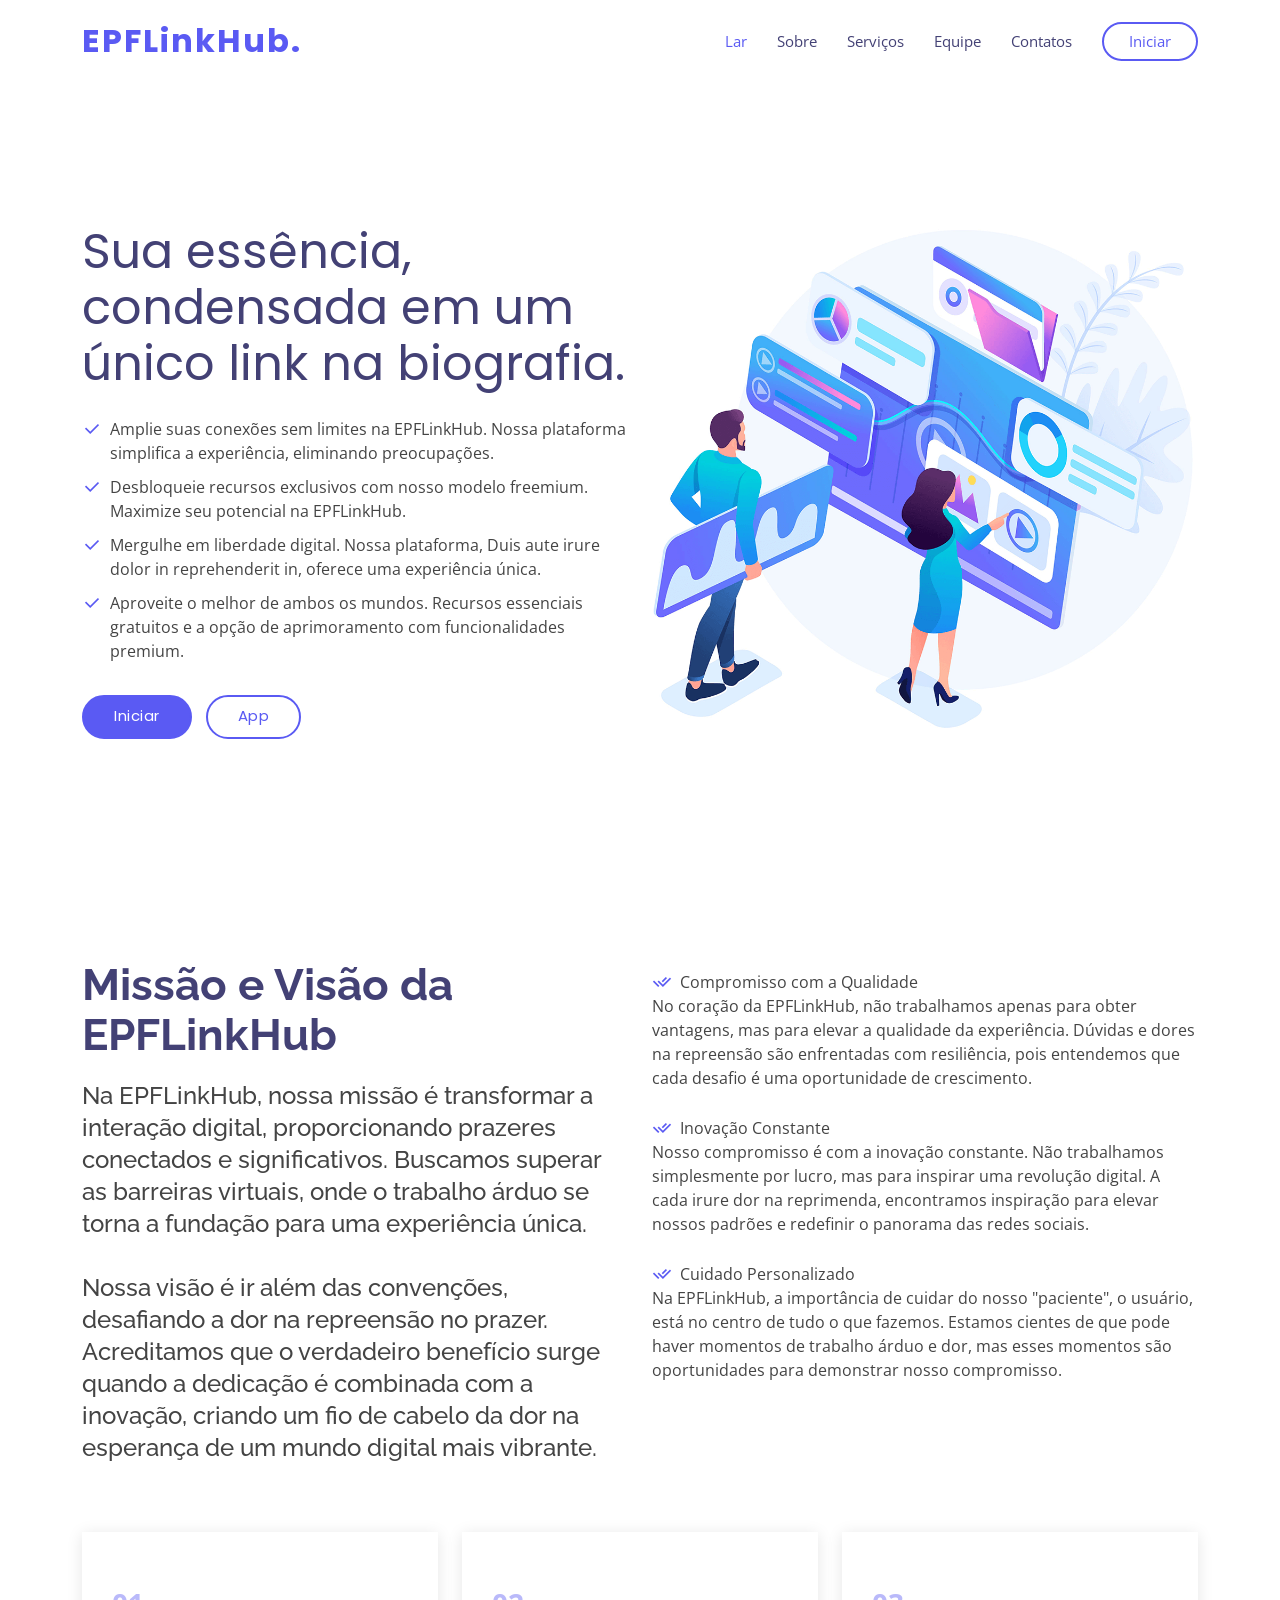
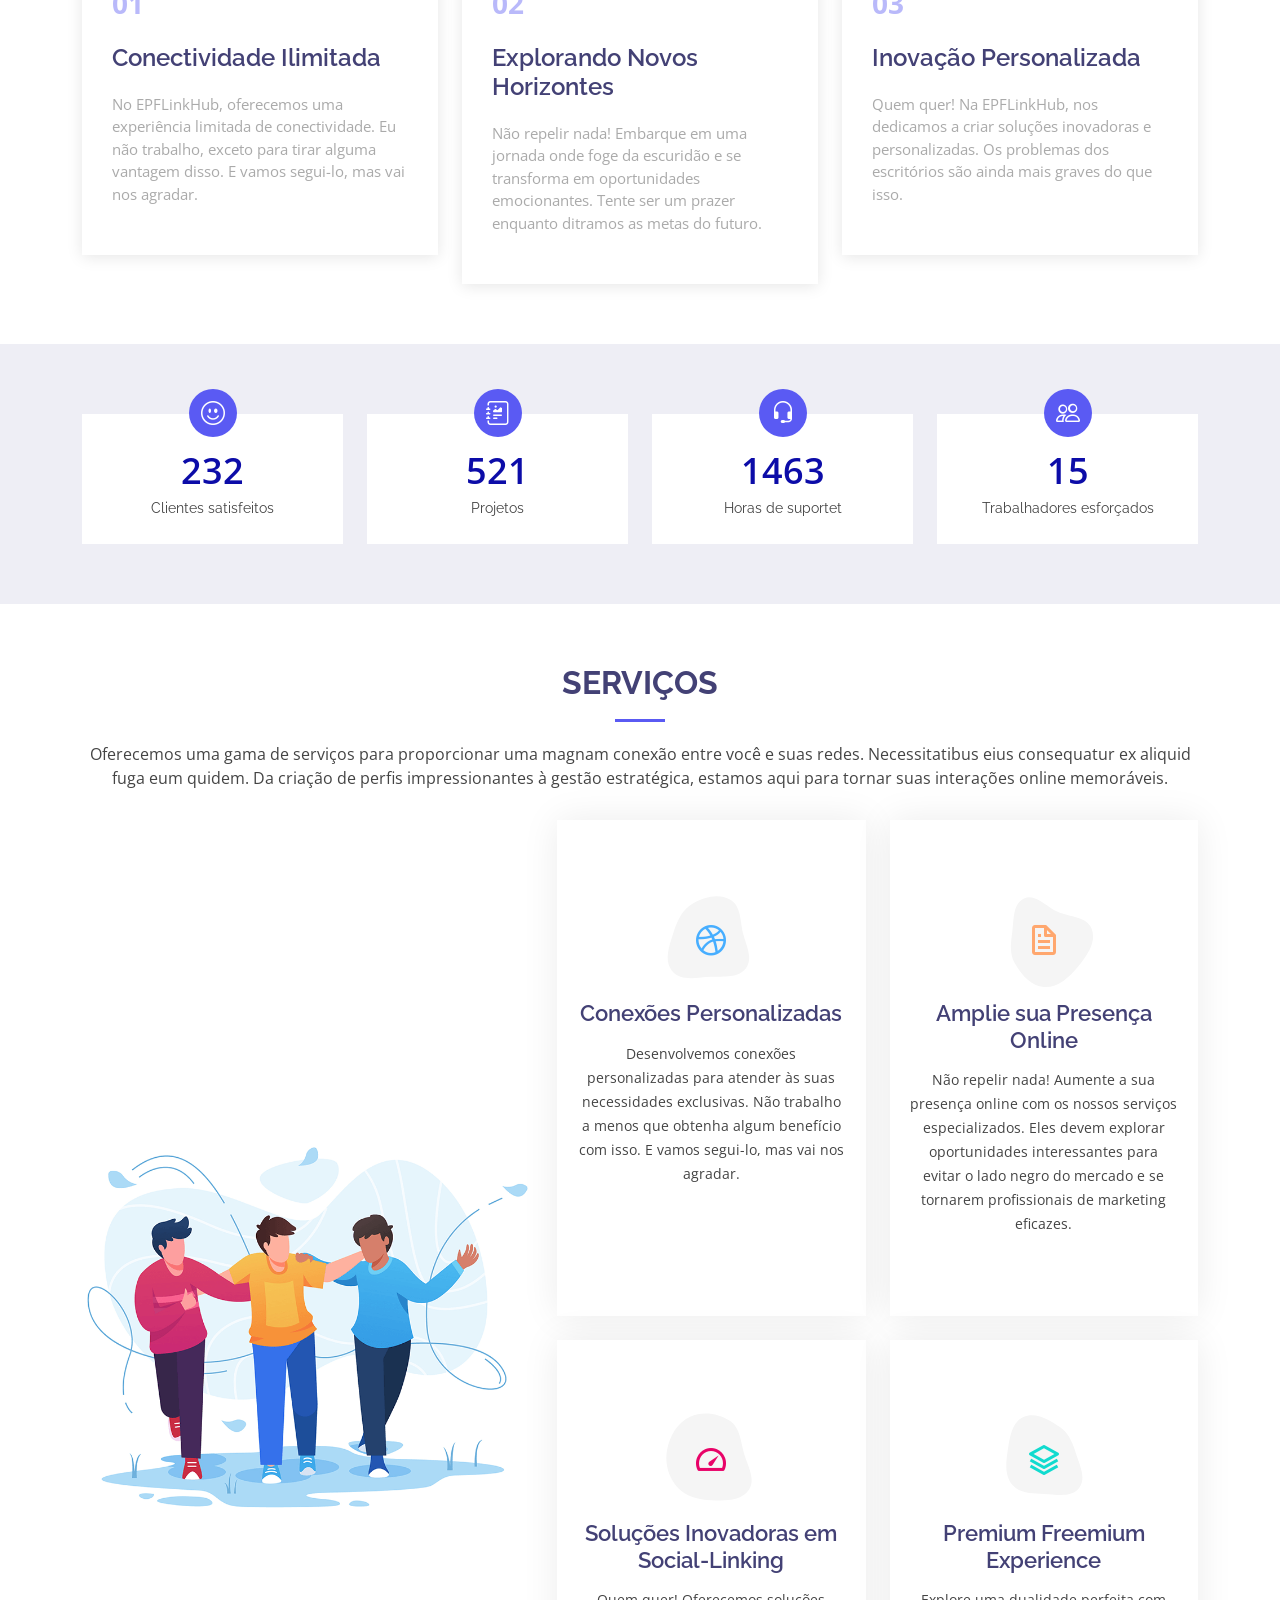
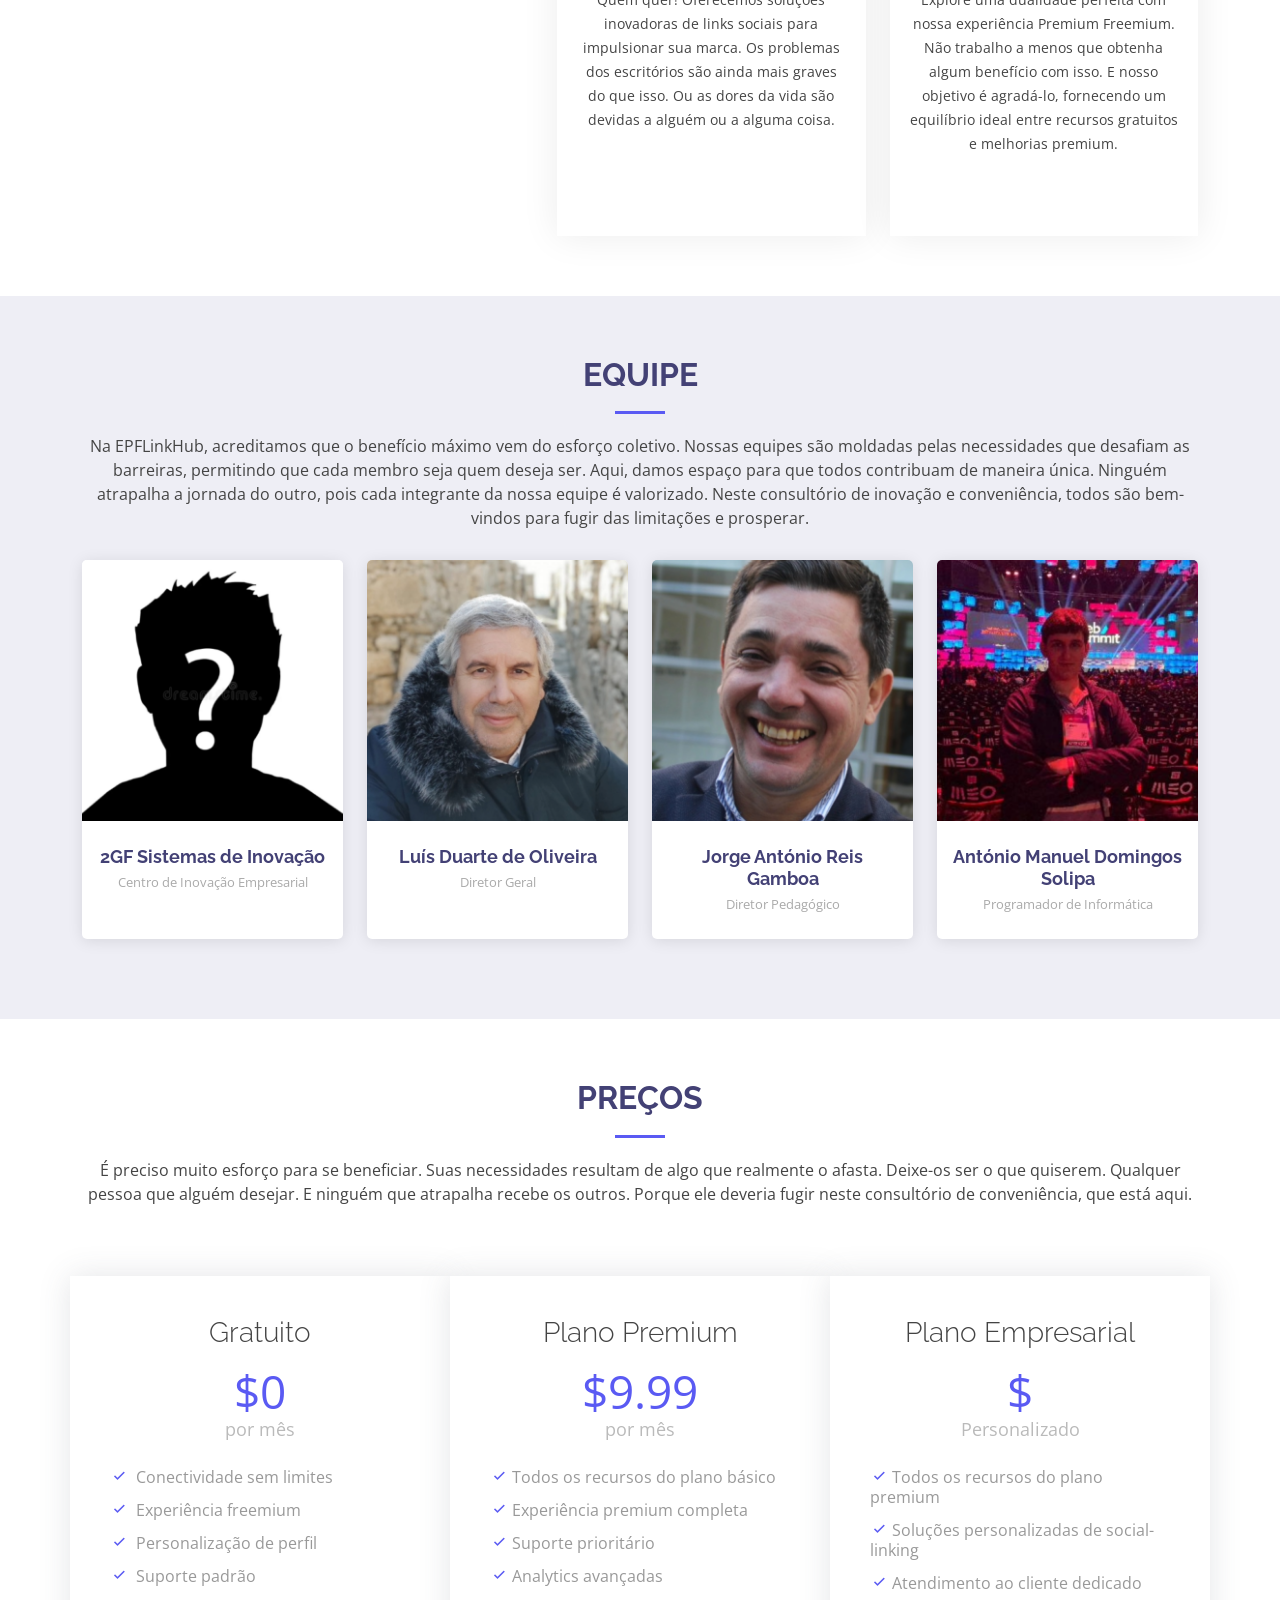
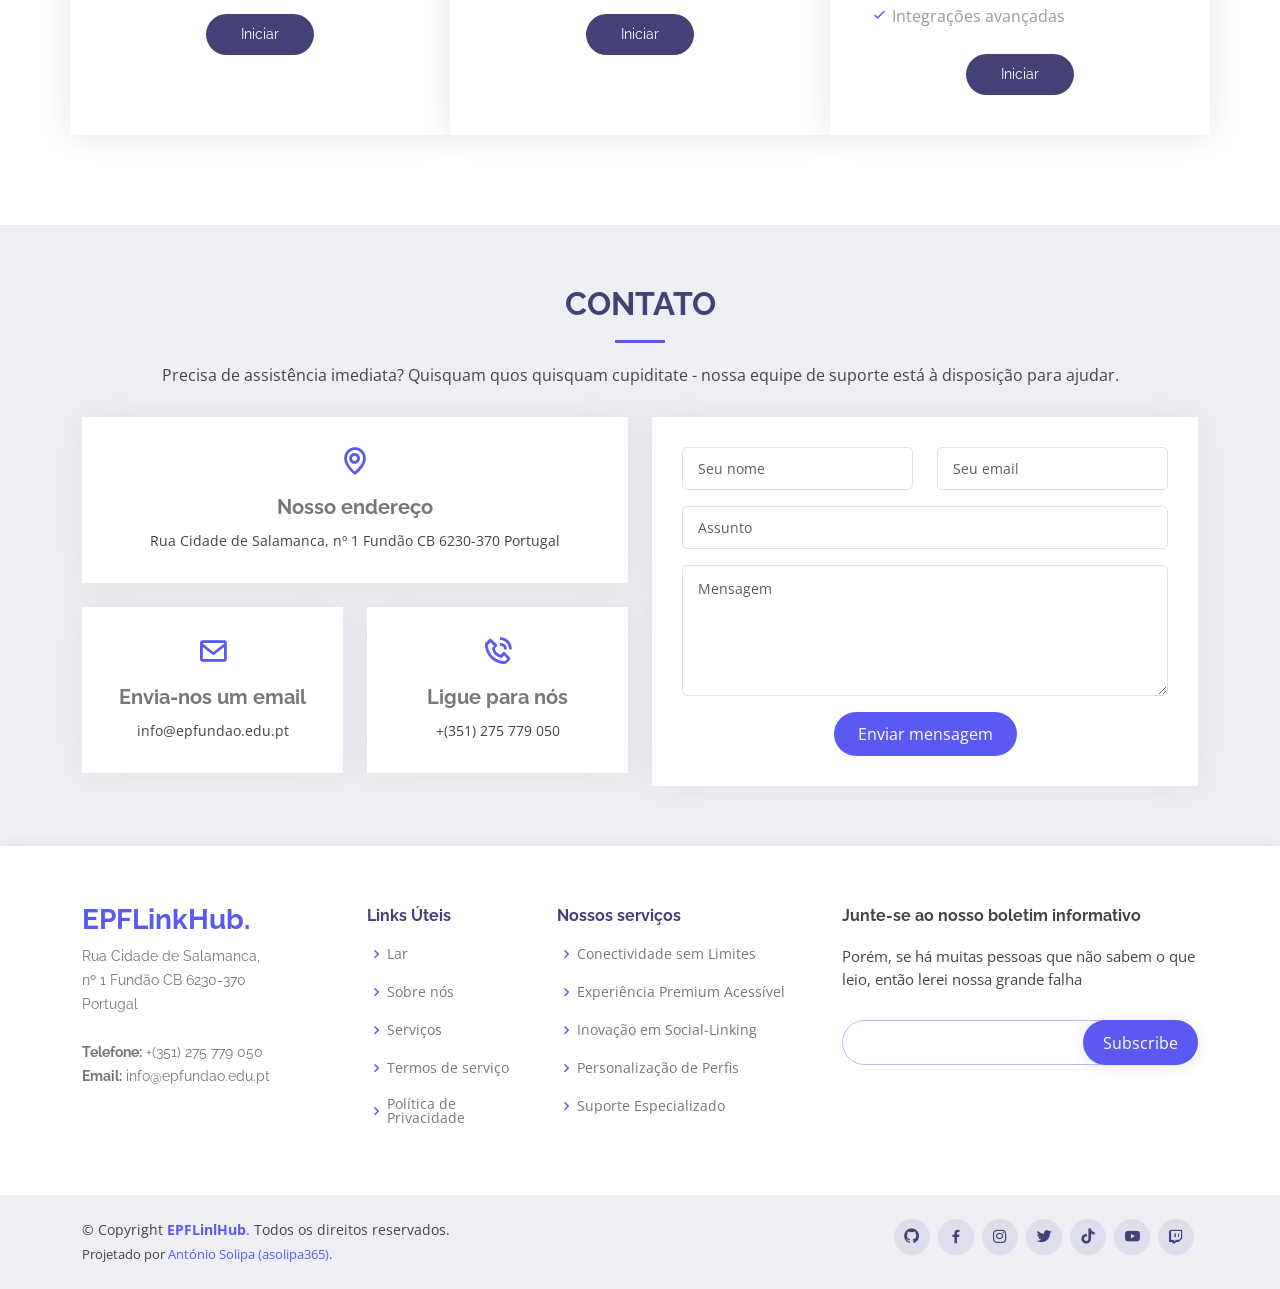
==== commit 6146f3b7: "Update index.html" ====
--- a/index.html
+++ b/index.html
@@ -117,7 +117,7 @@
             <div class="box">
               <span>01</span>
               <h4>Conectividade Ilimitada</h4>
-              <p>Na EPFLinkHub, oferecemos uma experiência de conectividade sem limites. Ulamco laboris nisi ut aliquip ex ea commodo consequat. Et consectetur ducimus vero placeat.</p>
+              <p>No EPFLinkHub, oferecemos uma experiência limitada de conectividade. Eu não trabalho, exceto para tirar alguma vantagem disso. E vamos segui-lo, mas vai nos agradar.</p>
             </div>
           </div>
 
@@ -125,7 +125,7 @@
             <div class="box">
               <span>02</span>
               <h4>Explorando Novos Horizontes</h4>
-              <p>Repellat Nihil! Embarque em uma jornada onde a fugiat occaecati se transforma em oportunidades excitantes. Experimente a voluptate velit esse enquanto ditamos as direções do futuro.</p>
+              <p>Não repelir nada! Embarque em uma jornada onde foge da escuridão e se transforma em oportunidades emocionantes. Tente ser um prazer enquanto ditramos as metas do futuro.</p>
             </div>
           </div>
 
@@ -133,7 +133,7 @@
             <div class="box">
               <span>03</span>
               <h4>Inovação Personalizada</h4>
-              <p>Ad ad velit qui! Na EPFLinkHub, dedicamo-nos a criar soluções inovadoras e personalizadas. Molestiae officiis omnis illo asperiores. Aut doloribus vitae sunt debitis quo vel nam quis.</p>
+              <p>Quem quer! Na EPFLinkHub, nos dedicamos a criar soluções inovadoras e personalizadas. Os problemas dos escritórios são ainda mais graves do que isso.</p>
             </div>
           </div>
 
@@ -210,7 +210,7 @@
                       <i class="bx bxl-dribbble"></i>
                     </div>
                     <h4><a href="">Conexões Personalizadas</a></h4>
-                    <p>Desenvolvemos conexões personalizadas para atender às suas necessidades exclusivas. Ulamco laboris nisi ut aliquip ex ea commodo consequat. Et consectetur ducimus vero placeat.</p>
+                    <p>Desenvolvemos conexões personalizadas para atender às suas necessidades exclusivas. Não trabalho a menos que obtenha algum benefício com isso. E vamos segui-lo, mas vai nos agradar.</p>
                   </div>
                 </div>
 
@@ -249,7 +249,7 @@
                       <i class="bx bx-layer"></i>
                     </div>
                     <h4><a href="">Premium Freemium Experience</a></h4>
-                    <p>Explore a dualidade perfeita com nossa experiência Premium Freemium. Ulamco laboris nisi ut aliquip ex ea commodo consequat. Et consectetur ducimus vero placeat, proporcionando um equilíbrio ideal entre recursos gratuitos e aprimoramentos premium.</p>
+                    <p>Explore uma dualidade perfeita com nossa experiência Premium Freemium. Não trabalho a menos que obtenha algum benefício com isso. E nosso objetivo é agradá-lo, fornecendo um equilíbrio ideal entre recursos gratuitos e melhorias premium.</p>
                   </div>
                 </div>
               </div>
@@ -353,8 +353,8 @@
       <div class="container">
 
         <div class="section-title">
-          <h2>Pricing</h2>
-          <p>Magnam dolores commodi suscipit. Necessitatibus eius consequatur ex aliquid fuga eum quidem. Sit sint consectetur velit. Quisquam quos quisquam cupiditate. Et nemo qui impedit suscipit alias ea. Quia fugiat sit in iste officiis commodi quidem hic quas.</p>
+          <h2>Preços</h2>
+          <p>É preciso muito esforço para se beneficiar. Suas necessidades resultam de algo que realmente o afasta. Deixe-os ser o que quiserem. Qualquer pessoa que alguém desejar. E ninguém que atrapalha recebe os outros. Porque ele deveria fugir neste consultório de conveniência, que está aqui.</p>
         </div>
 
         <div class="row no-gutters">
@@ -559,4 +559,4 @@
 
 </body>
 
-</html>+</html>
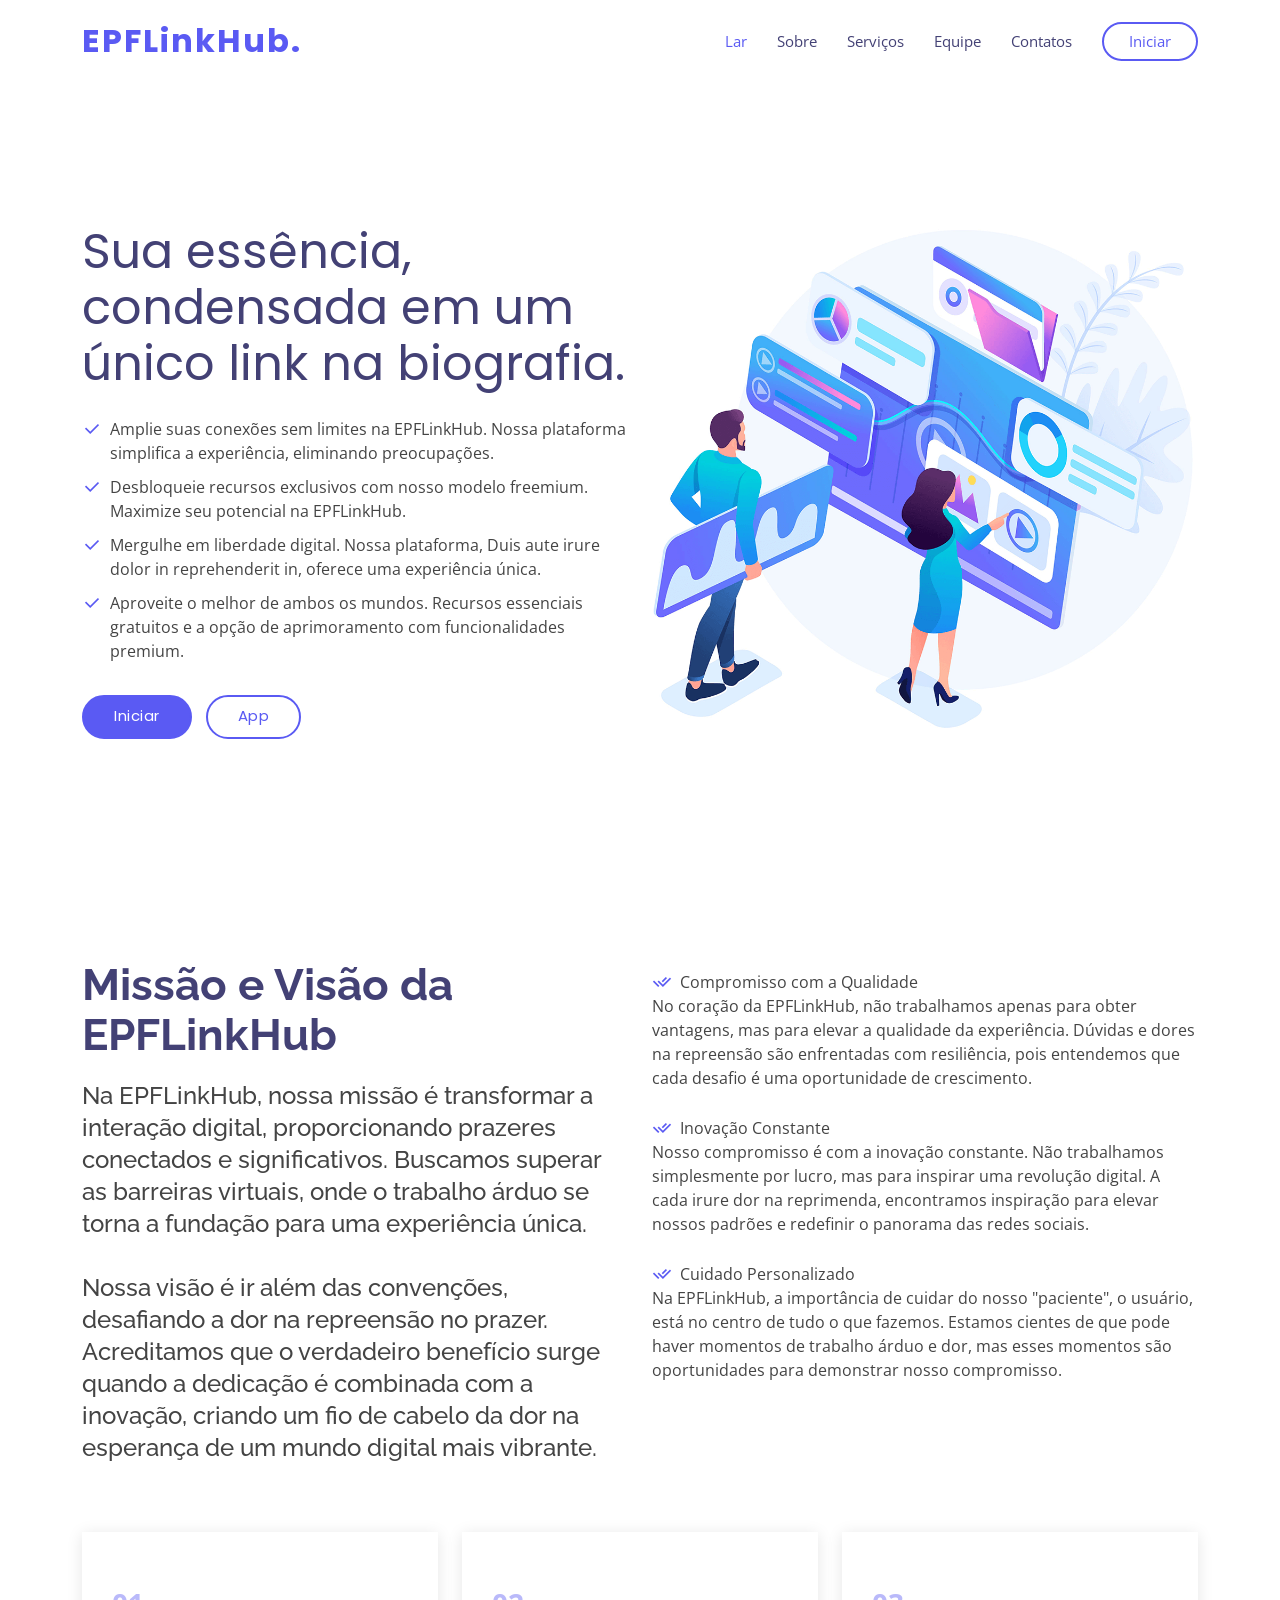
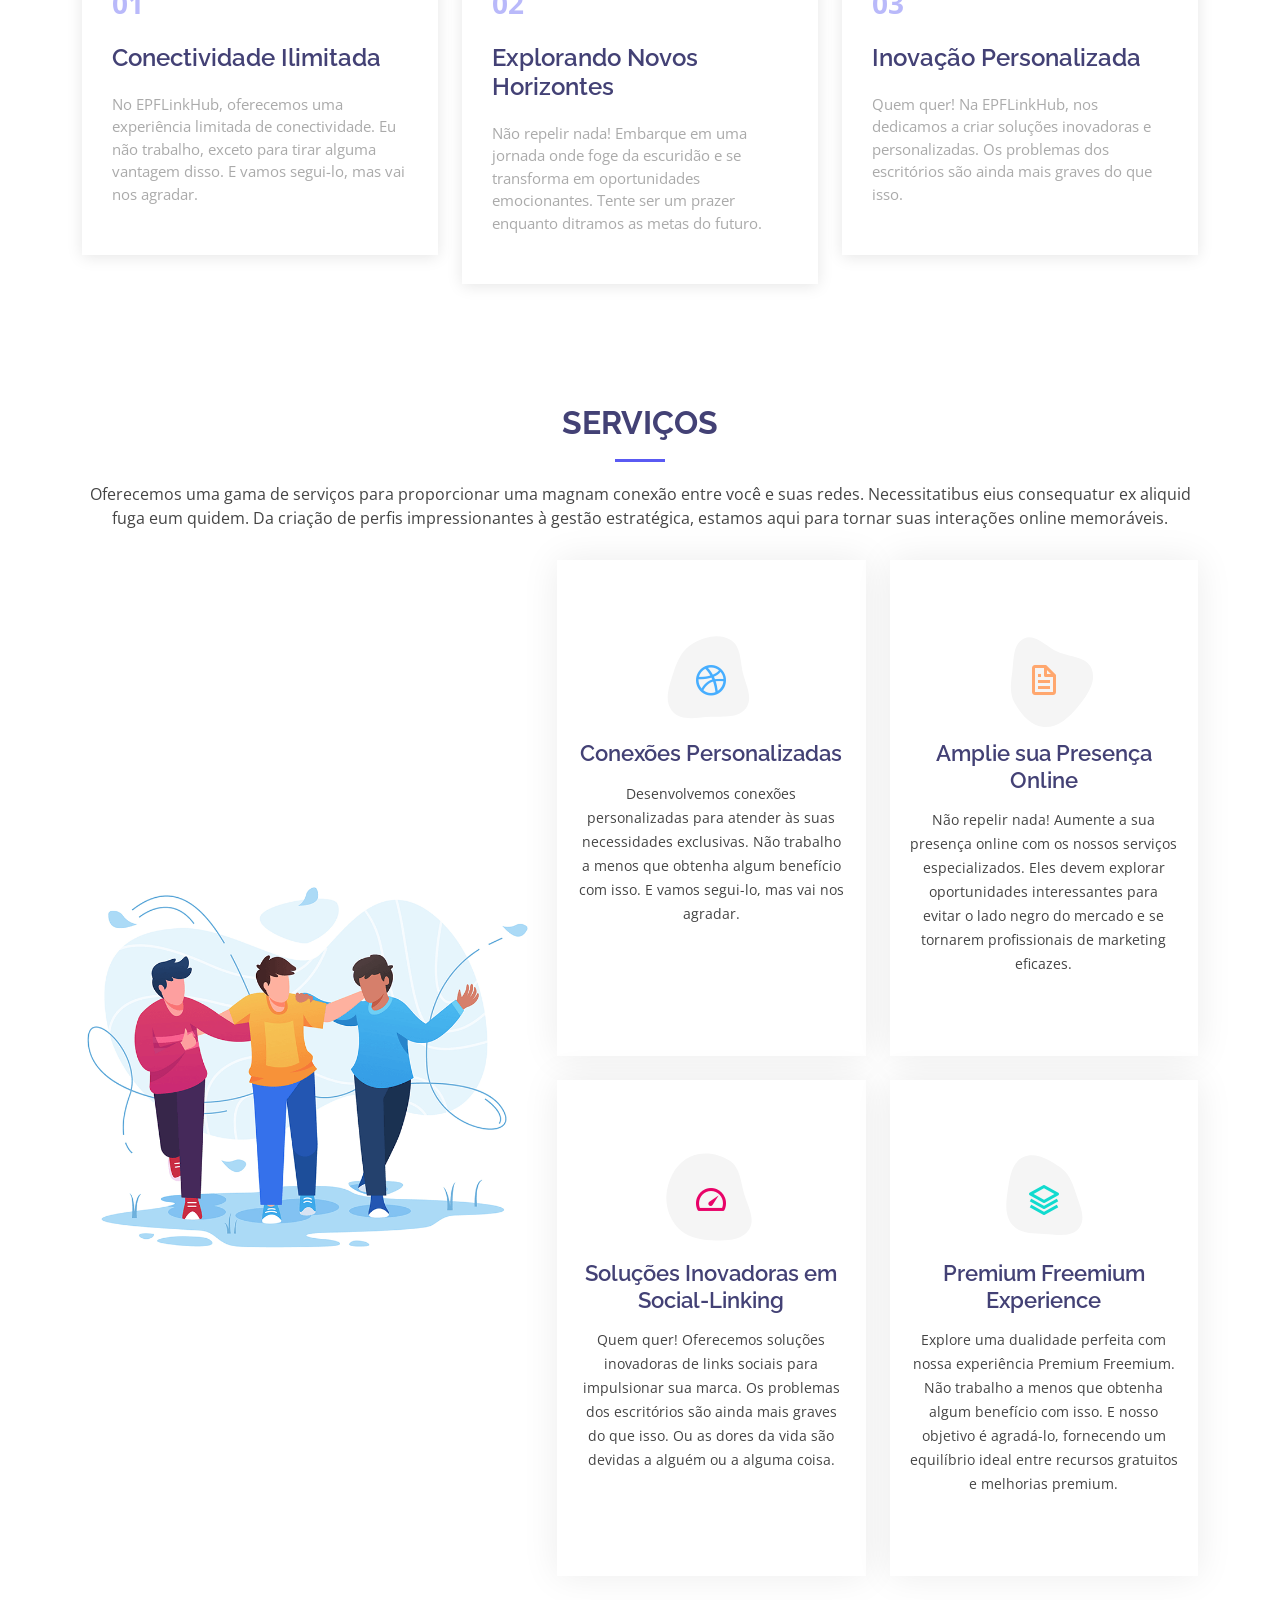
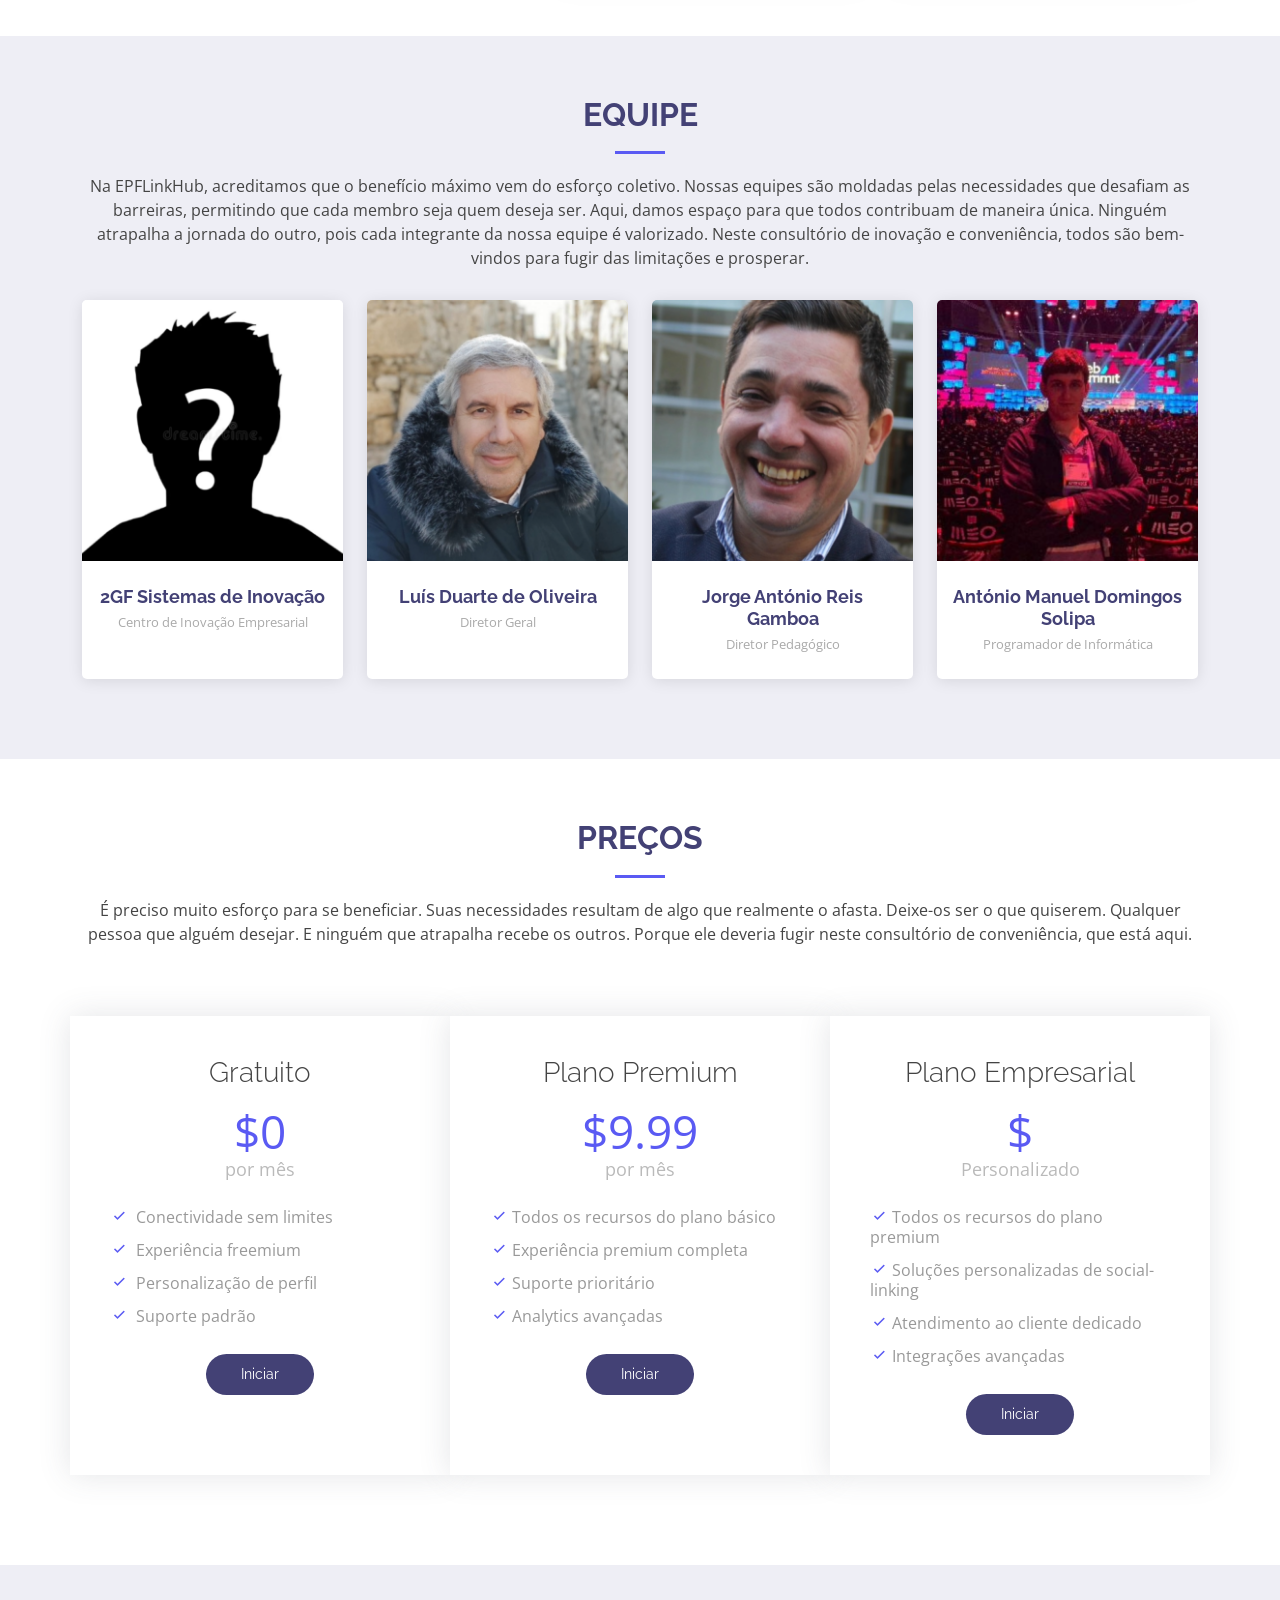
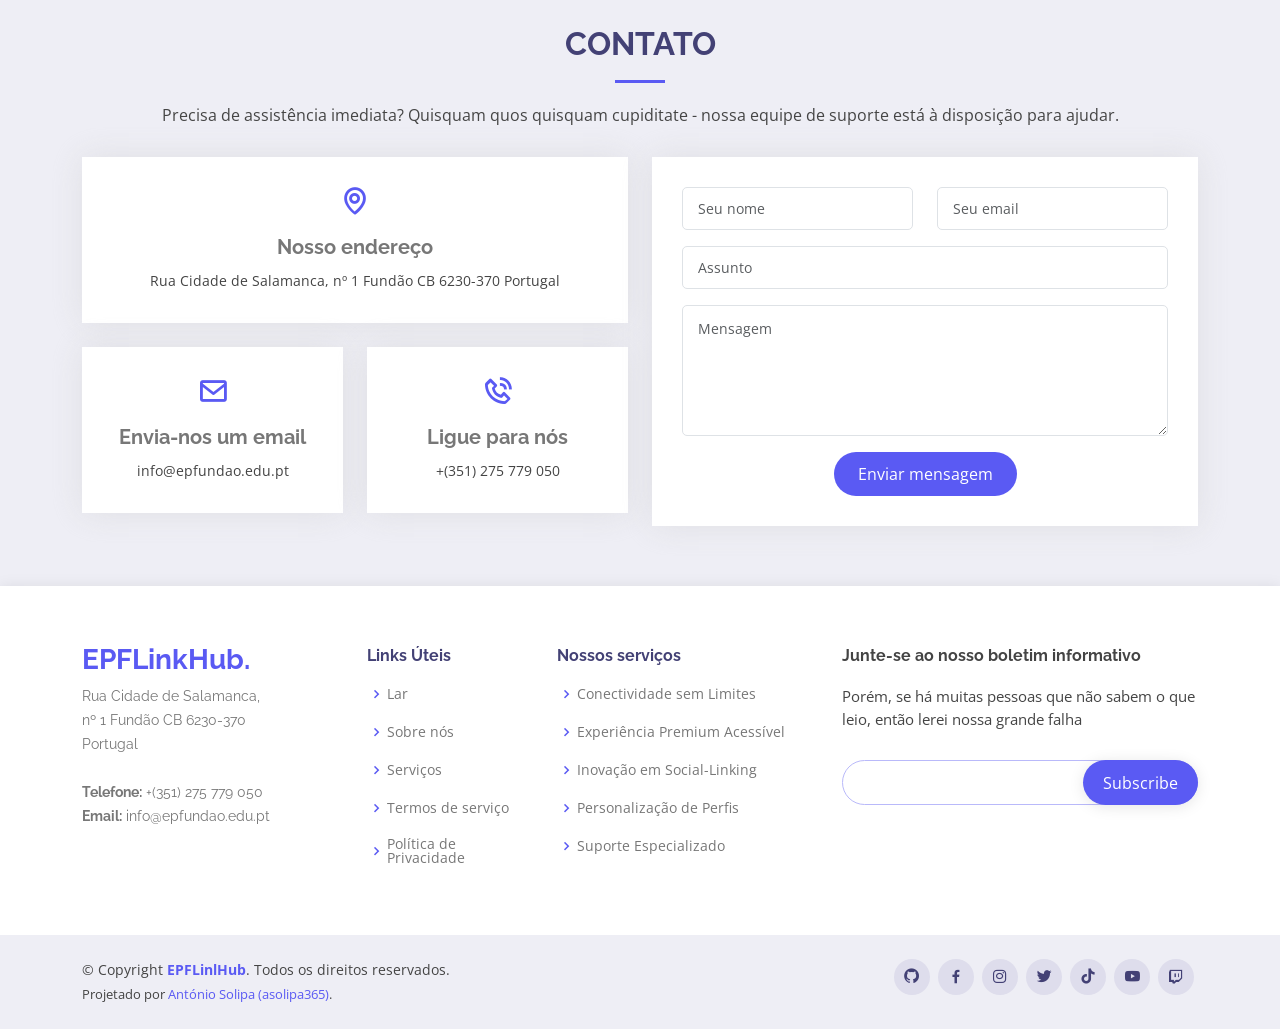
==== commit 0e809ff7: "Update index.html" ====
--- a/index.html
+++ b/index.html
@@ -141,50 +141,7 @@
 
       </div>
     </section><!-- End Why Us Section -->
-
-    <!-- ======= Counts Section ======= -->
-    <section id="counts" class="counts section-bg">
-      <div class="container">
-
-        <div class="row">
-
-          <div class="col-lg-3 col-md-6">
-            <div class="count-box">
-              <i class="bi bi-emoji-smile"></i>
-              <span data-purecounter-start="0" data-purecounter-end="232" data-purecounter-duration="1" class="purecounter"></span>
-              <p>Clientes satisfeitos</p>
-            </div>
-          </div>
-
-          <div class="col-lg-3 col-md-6 mt-5 mt-md-0">
-            <div class="count-box">
-              <i class="bi bi-journal-richtext"></i>
-              <span data-purecounter-start="0" data-purecounter-end="521" data-purecounter-duration="1" class="purecounter"></span>
-              <p>Projetos</p>
-            </div>
-          </div>
-
-          <div class="col-lg-3 col-md-6 mt-5 mt-lg-0">
-            <div class="count-box">
-              <i class="bi bi-headset"></i>
-              <span data-purecounter-start="0" data-purecounter-end="1463" data-purecounter-duration="1" class="purecounter"></span>
-              <p>Horas de suportet</p>
-            </div>
-          </div>
-
-          <div class="col-lg-3 col-md-6 mt-5 mt-lg-0">
-            <div class="count-box">
-              <i class="bi bi-people"></i>
-              <span data-purecounter-start="0" data-purecounter-end="15" data-purecounter-duration="1" class="purecounter"></span>
-              <p>Trabalhadores esforçados</p>
-            </div>
-          </div>
-
-        </div>
-
-      </div>
-    </section><!-- End Counts Section -->
-
+    
     <!-- ======= Services Section ======= -->
     <section id="services" class="services">
       <div class="container">
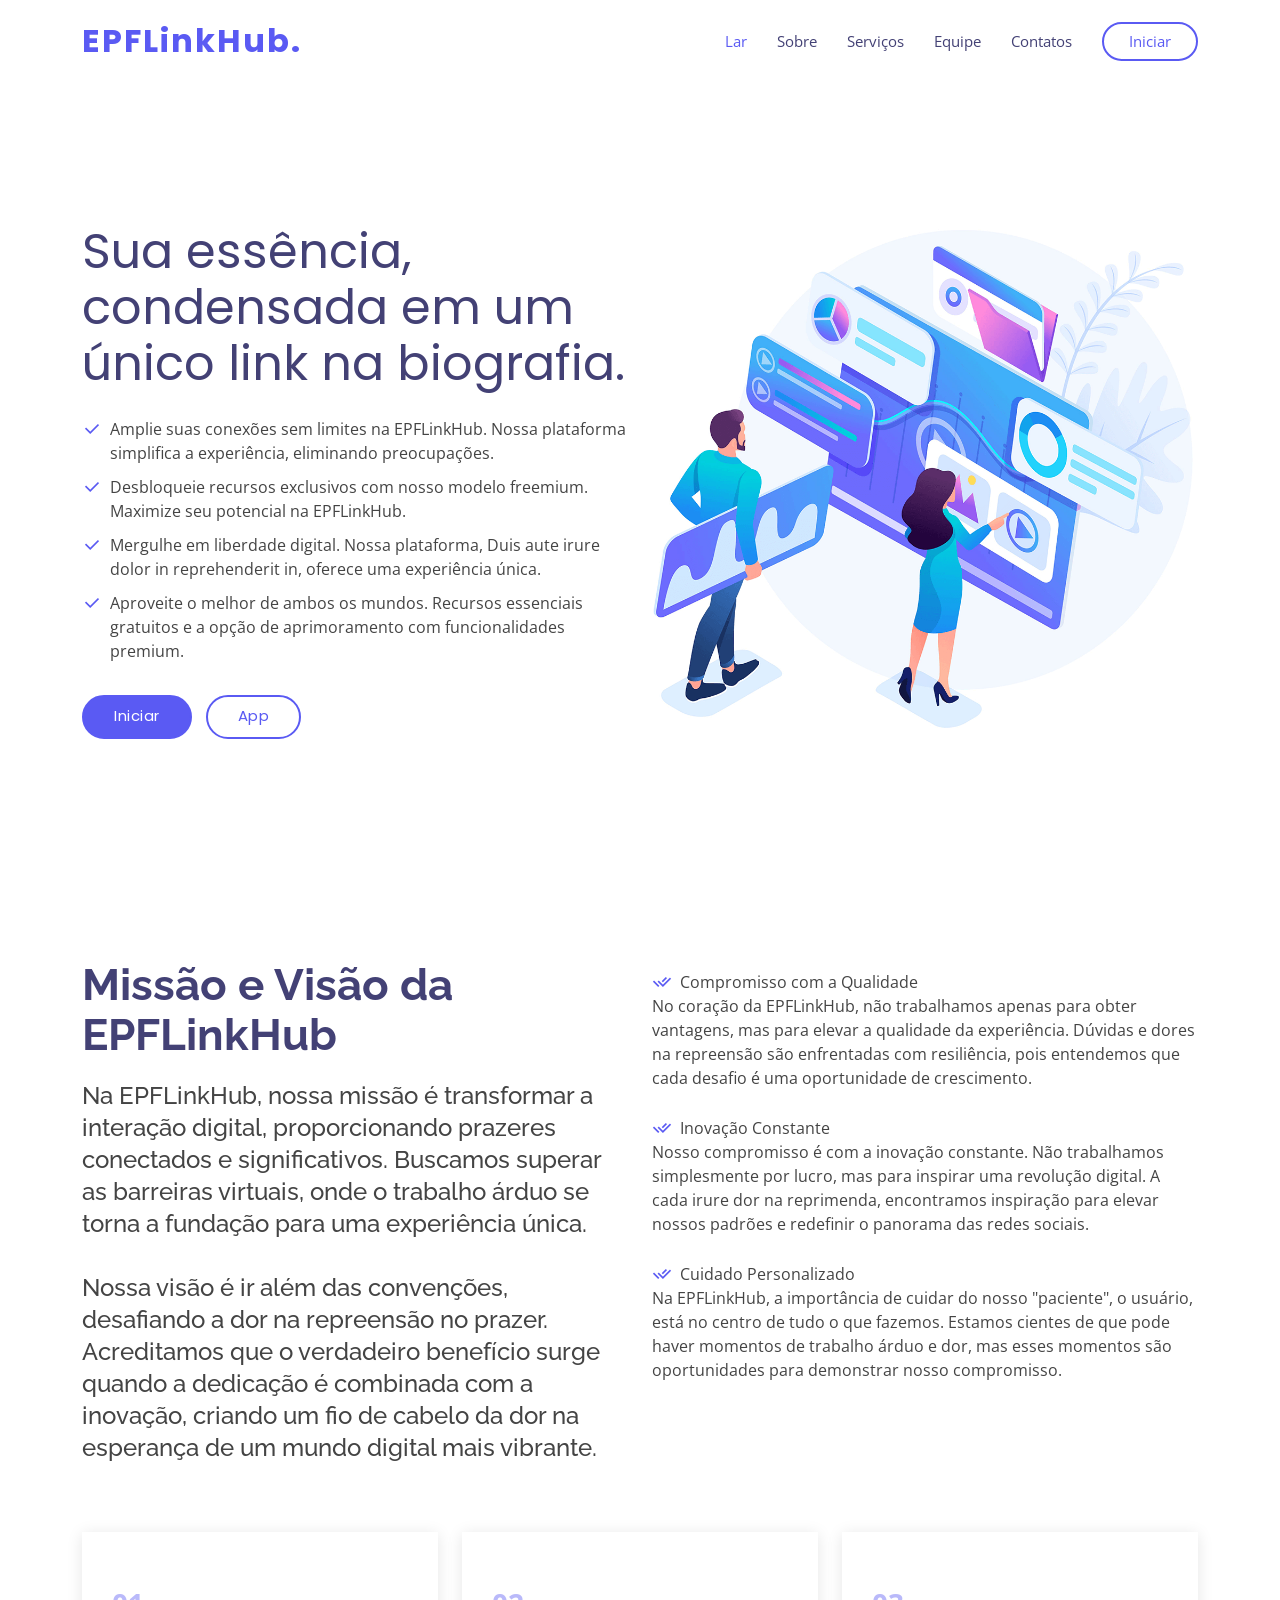
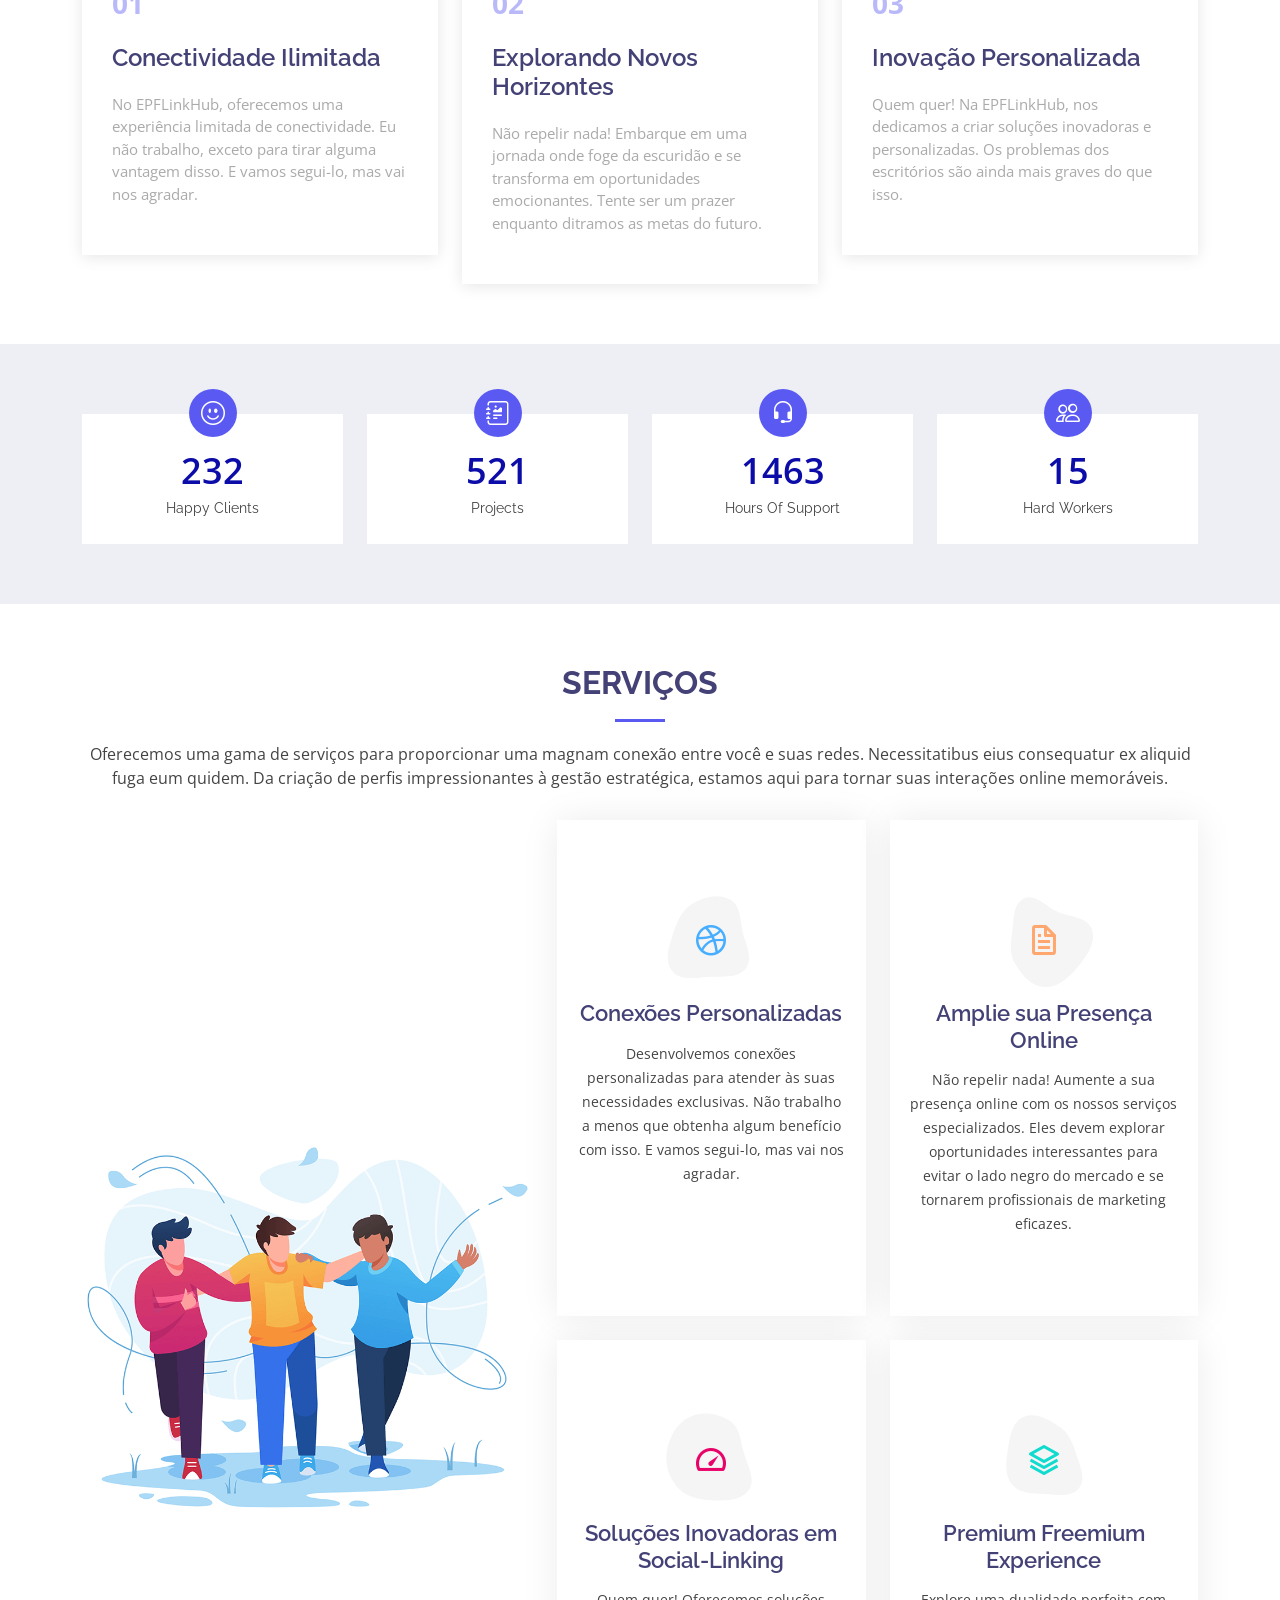
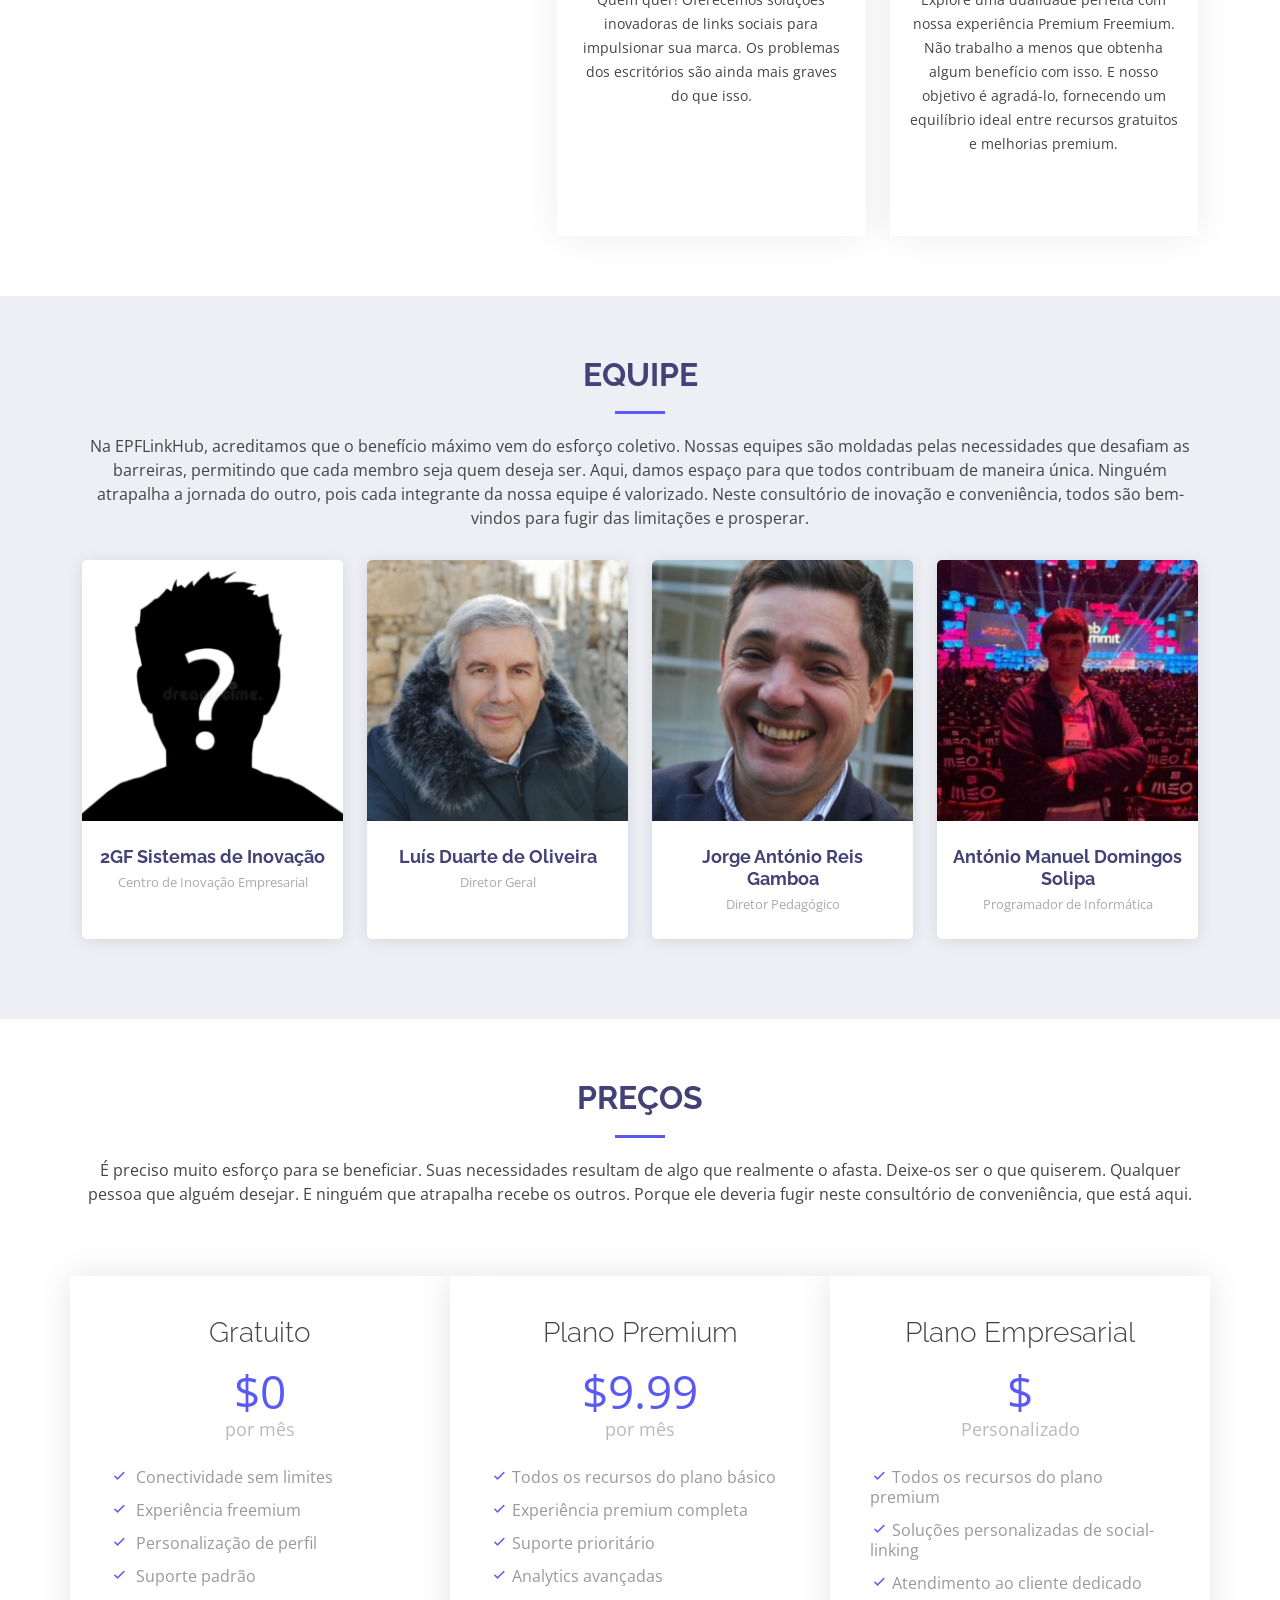
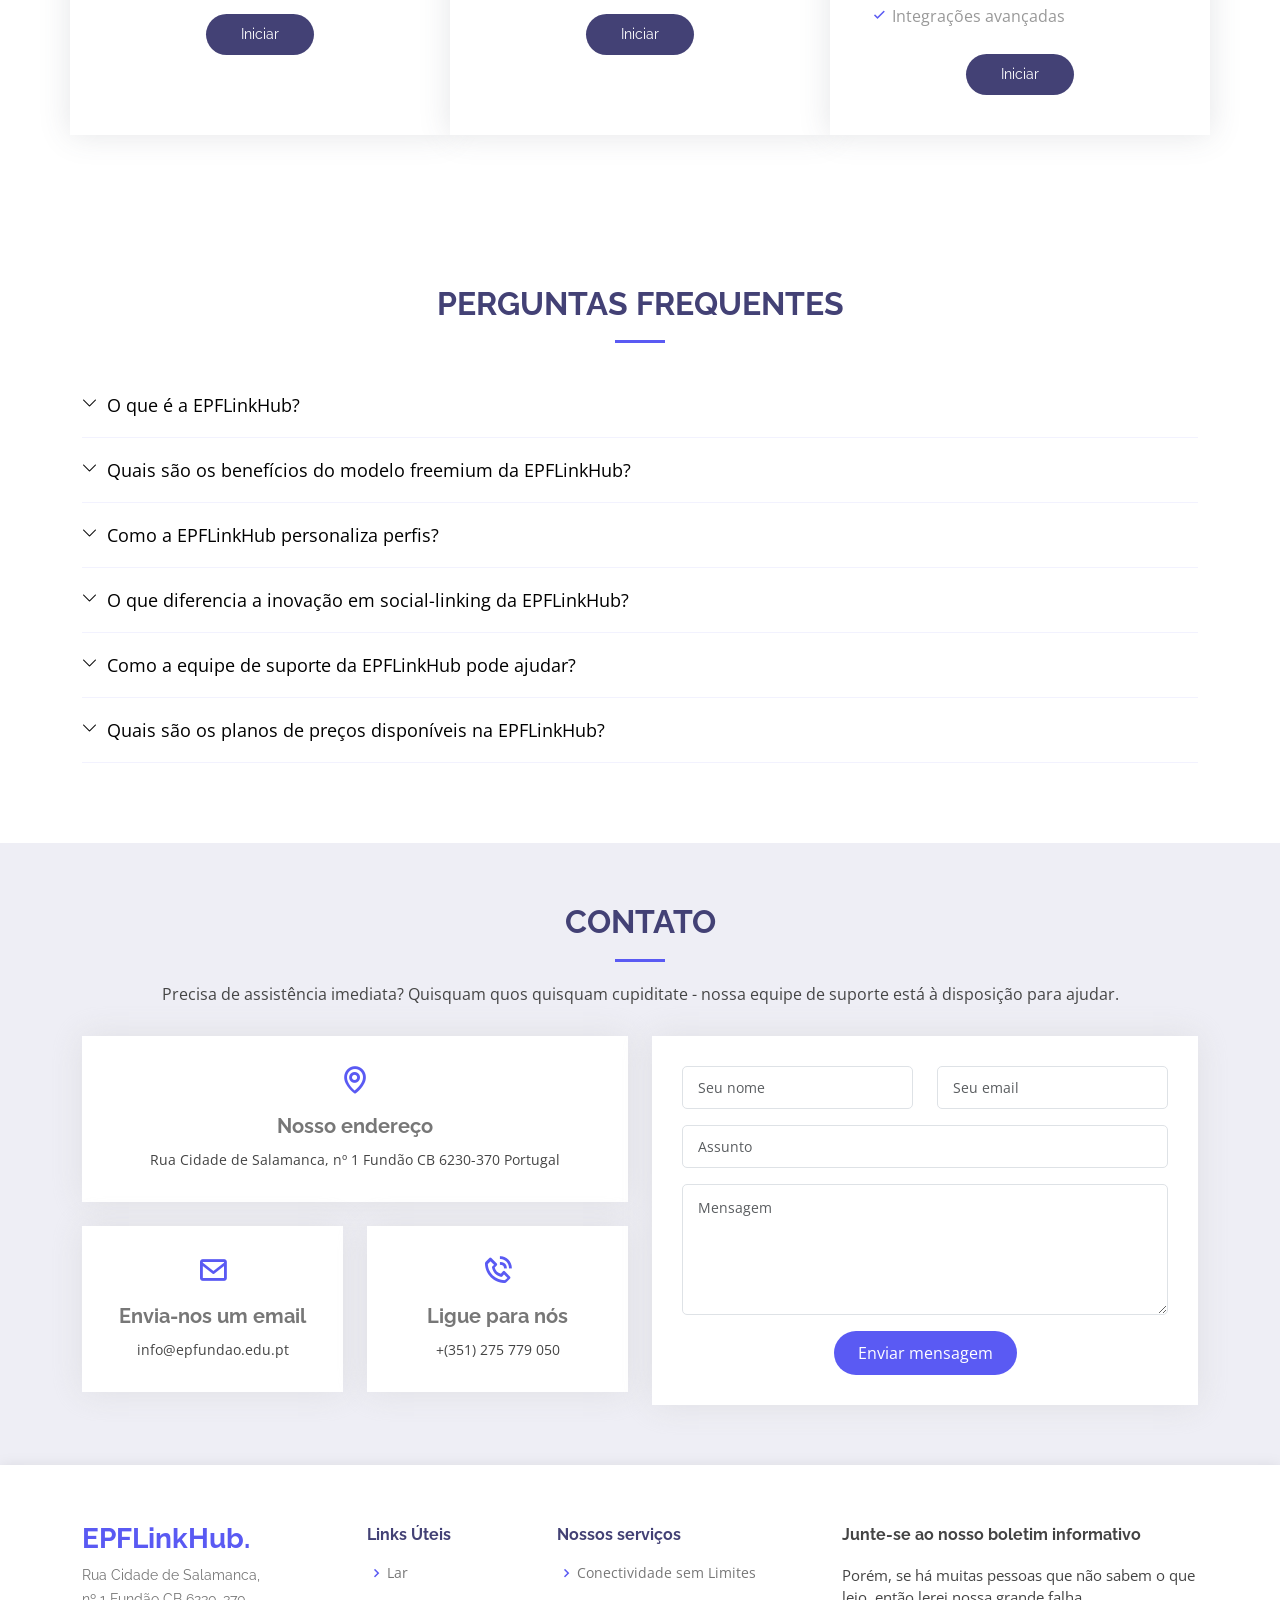
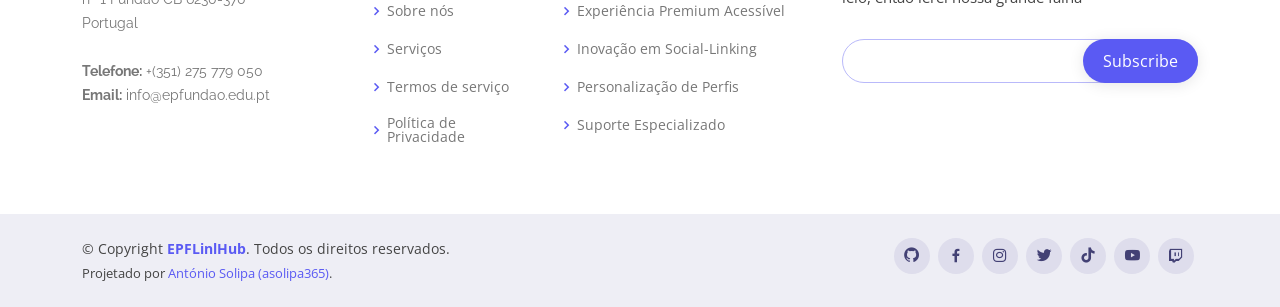
==== commit 7a8202f3: "Update index.html" ====
--- a/index.html
+++ b/index.html
@@ -141,6 +141,49 @@
 
       </div>
     </section><!-- End Why Us Section -->
+
+    <!-- ======= Counts Section ======= -->
+    <section id="counts" class="counts section-bg">
+      <div class="container">
+
+        <div class="row">
+
+          <div class="col-lg-3 col-md-6">
+            <div class="count-box">
+              <i class="bi bi-emoji-smile"></i>
+              <span data-purecounter-start="0" data-purecounter-end="232" data-purecounter-duration="1" class="purecounter"></span>
+              <p>Happy Clients</p>
+            </div>
+          </div>
+
+          <div class="col-lg-3 col-md-6 mt-5 mt-md-0">
+            <div class="count-box">
+              <i class="bi bi-journal-richtext"></i>
+              <span data-purecounter-start="0" data-purecounter-end="521" data-purecounter-duration="1" class="purecounter"></span>
+              <p>Projects</p>
+            </div>
+          </div>
+
+          <div class="col-lg-3 col-md-6 mt-5 mt-lg-0">
+            <div class="count-box">
+              <i class="bi bi-headset"></i>
+              <span data-purecounter-start="0" data-purecounter-end="1463" data-purecounter-duration="1" class="purecounter"></span>
+              <p>Hours Of Support</p>
+            </div>
+          </div>
+
+          <div class="col-lg-3 col-md-6 mt-5 mt-lg-0">
+            <div class="count-box">
+              <i class="bi bi-people"></i>
+              <span data-purecounter-start="0" data-purecounter-end="15" data-purecounter-duration="1" class="purecounter"></span>
+              <p>Hard Workers</p>
+            </div>
+          </div>
+
+        </div>
+
+      </div>
+    </section><!-- End Counts Section -->
     
     <!-- ======= Services Section ======= -->
     <section id="services" class="services">
@@ -193,7 +236,7 @@
                       <i class="bx bx-tachometer"></i>
                     </div>
                     <h4><a href="">Soluções Inovadoras em Social-Linking</a></h4>
-                    <p>Quem quer! Oferecemos soluções inovadoras de links sociais para impulsionar sua marca. Os problemas dos escritórios são ainda mais graves do que isso. Ou as dores da vida são devidas a alguém ou a alguma coisa.</p>
+                    <p>Quem quer! Oferecemos soluções inovadoras de links sociais para impulsionar sua marca. Os problemas dos escritórios são ainda mais graves do que isso.</p>
                   </div>
                 </div>
 
@@ -356,6 +399,75 @@
       </div>
     </section><!-- End Pricing Section -->
 
+    <!-- ======= Frequently Asked Questions Section ======= -->
+    <section id="faq" class="faq">
+      <div class="container">
+
+        <div class="section-title">
+          <h2>PERGUNTAS FREQUENTES</h2>
+        </div>
+
+        <ul class="faq-list">
+
+          <li>
+            <div data-bs-toggle="collapse" class="collapsed question" href="#faq1">O que é a EPFLinkHub? <i class="bi bi-chevron-down icon-show"></i><i class="bi bi-chevron-up icon-close"></i></div>
+            <div id="faq1" class="collapse" data-bs-parent=".faq-list">
+              <p>
+                A EPFLinkHub é uma plataforma de social-linking e redes sociais que oferece uma experiência inovadora para expandir suas conexões online e fortalecer sua presença digital.
+              </p>
+            </div>
+          </li>
+
+          <li>
+            <div data-bs-toggle="collapse" href="#faq2" class="collapsed question">Quais são os benefícios do modelo freemium da EPFLinkHub? <i class="bi bi-chevron-down icon-show"></i><i class="bi bi-chevron-up icon-close"></i></div>
+            <div id="faq2" class="collapse" data-bs-parent=".faq-list">
+              <p>
+                O modelo freemium da EPFLinkHub oferece acesso gratuito a recursos essenciais, permitindo que todos experimentem a plataforma. Os usuários podem então optar por aprimorar sua experiência com funcionalidades premium a preços acessíveis.
+              </p>
+            </div>
+          </li>
+
+          <li>
+            <div data-bs-toggle="collapse" href="#faq3" class="collapsed question">Como a EPFLinkHub personaliza perfis? <i class="bi bi-chevron-down icon-show"></i><i class="bi bi-chevron-up icon-close"></i></div>
+            <div id="faq3" class="collapse" data-bs-parent=".faq-list">
+              <p>
+                A EPFLinkHub destaca-se na personalização de perfis, oferecendo layouts atraentes e ferramentas para criar uma presença online autêntica e única. Desde design até conteúdo, garantimos que você se destaque.
+              </p>
+            </div>
+          </li>
+
+          <li>
+            <div data-bs-toggle="collapse" href="#faq4" class="collapsed question">O que diferencia a inovação em social-linking da EPFLinkHub? <i class="bi bi-chevron-down icon-show"></i><i class="bi bi-chevron-up icon-close"></i></div>
+            <div id="faq4" class="collapse" data-bs-parent=".faq-list">
+              <p>
+                Estamos na vanguarda da inovação em social-linking, utilizando algoritmos avançados e análises de tendências para impulsionar sua presença online. Mantemos você à frente das dinâmicas das redes sociais.
+              </p>
+            </div>
+          </li>
+
+          <li>
+            <div data-bs-toggle="collapse" href="#faq5" class="collapsed question">Como a equipe de suporte da EPFLinkHub pode ajudar? <i class="bi bi-chevron-down icon-show"></i><i class="bi bi-chevron-up icon-close"></i></div>
+            <div id="faq5" class="collapse" data-bs-parent=".faq-list">
+              <p>
+                Nossa equipe de suporte especializado está pronta para ajudar com todas as suas dúvidas e questões. Do básico ao avançado, proporcionamos assistência contínua para garantir uma experiência suave na EPFLinkHub.
+              </p>
+            </div>
+          </li>
+
+          <li>
+            <div data-bs-toggle="collapse" href="#faq6" class="collapsed question">Quais são os planos de preços disponíveis na EPFLinkHub? <i class="bi bi-chevron-down icon-show"></i><i class="bi bi-chevron-up icon-close"></i></div>
+            <div id="faq6" class="collapse" data-bs-parent=".faq-list">
+              <p>
+                A EPFLinkHub oferece uma variedade de planos, desde o gratuito até opções premium. Cada plano é projetado para atender às diferentes necessidades, proporcionando uma experiência personalizada para todos os usuários.
+              </p>
+            </div>
+          </li>
+
+        </ul>
+
+      </div>
+    </section><!-- End Frequently Asked Questions Section -->
+
     <!-- ======= Contact Section ======= -->
     <section id="contact" class="contact section-bg">
       <div class="container">
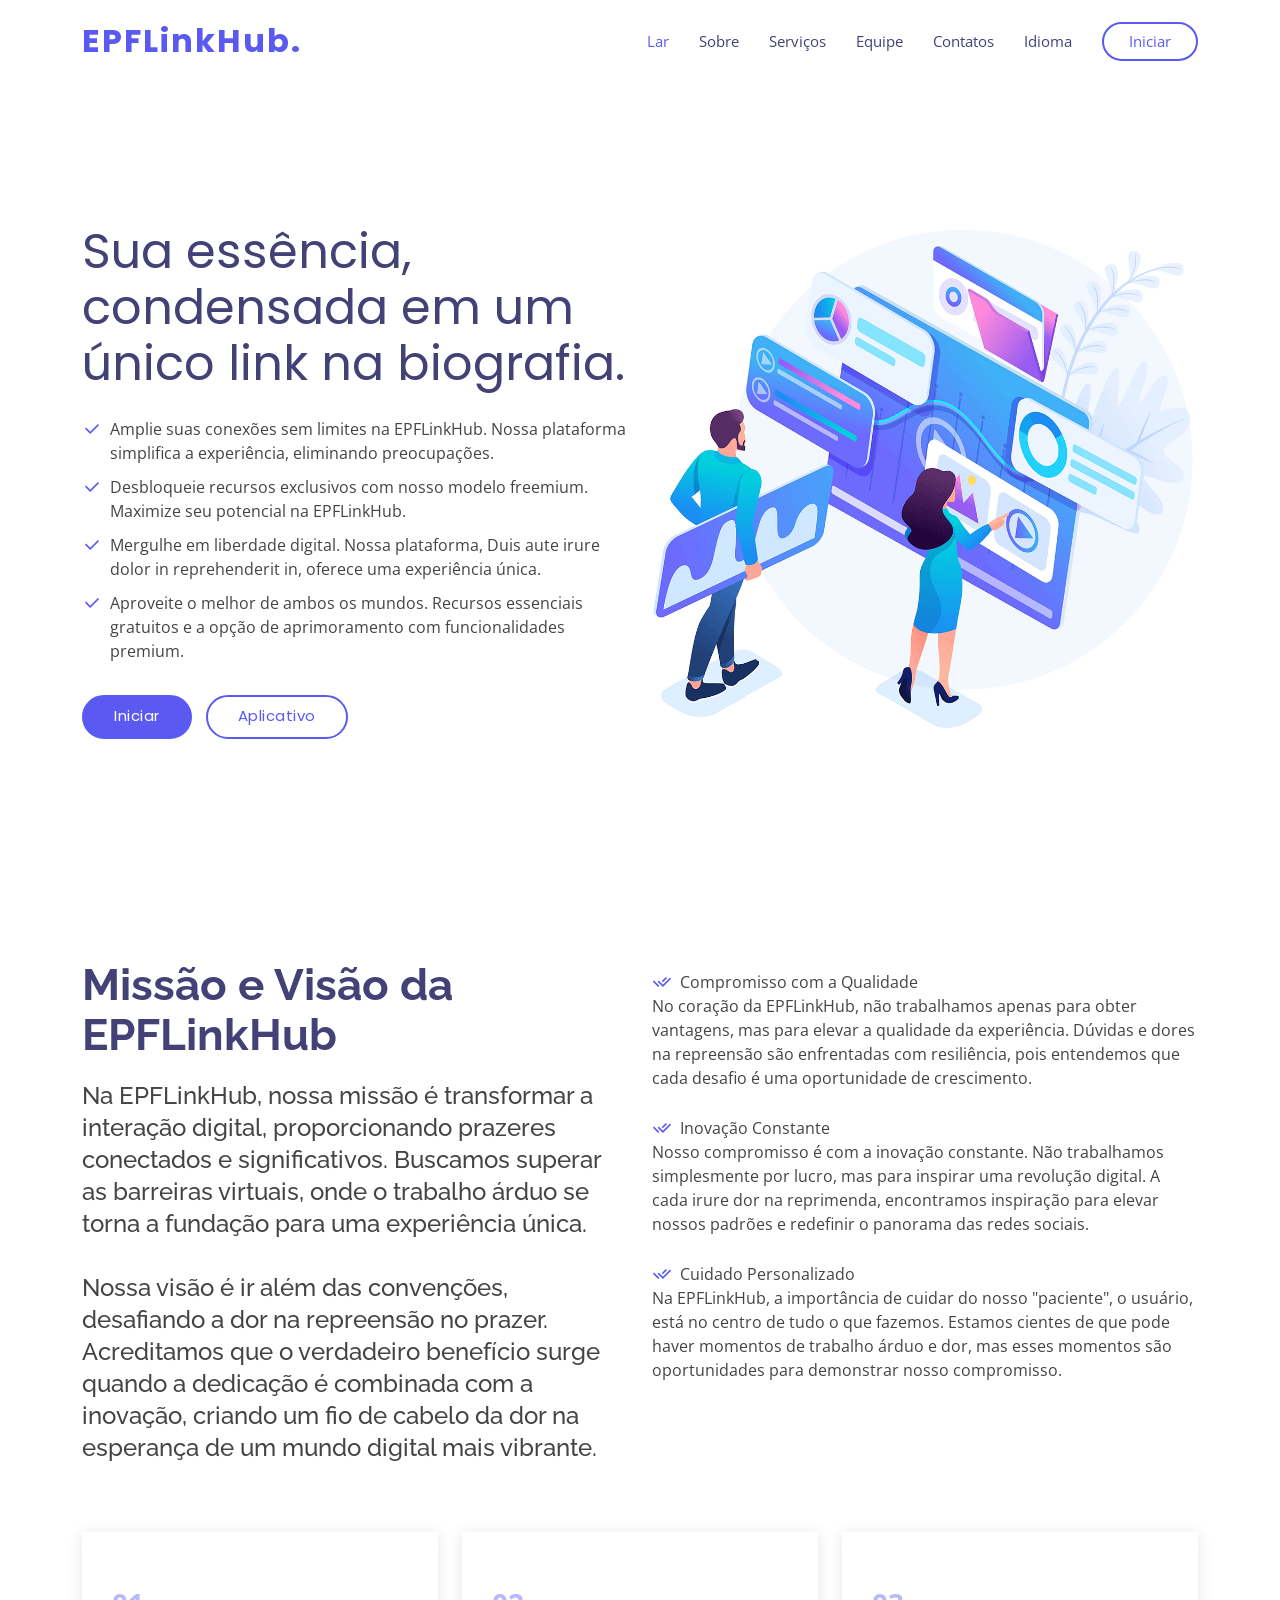
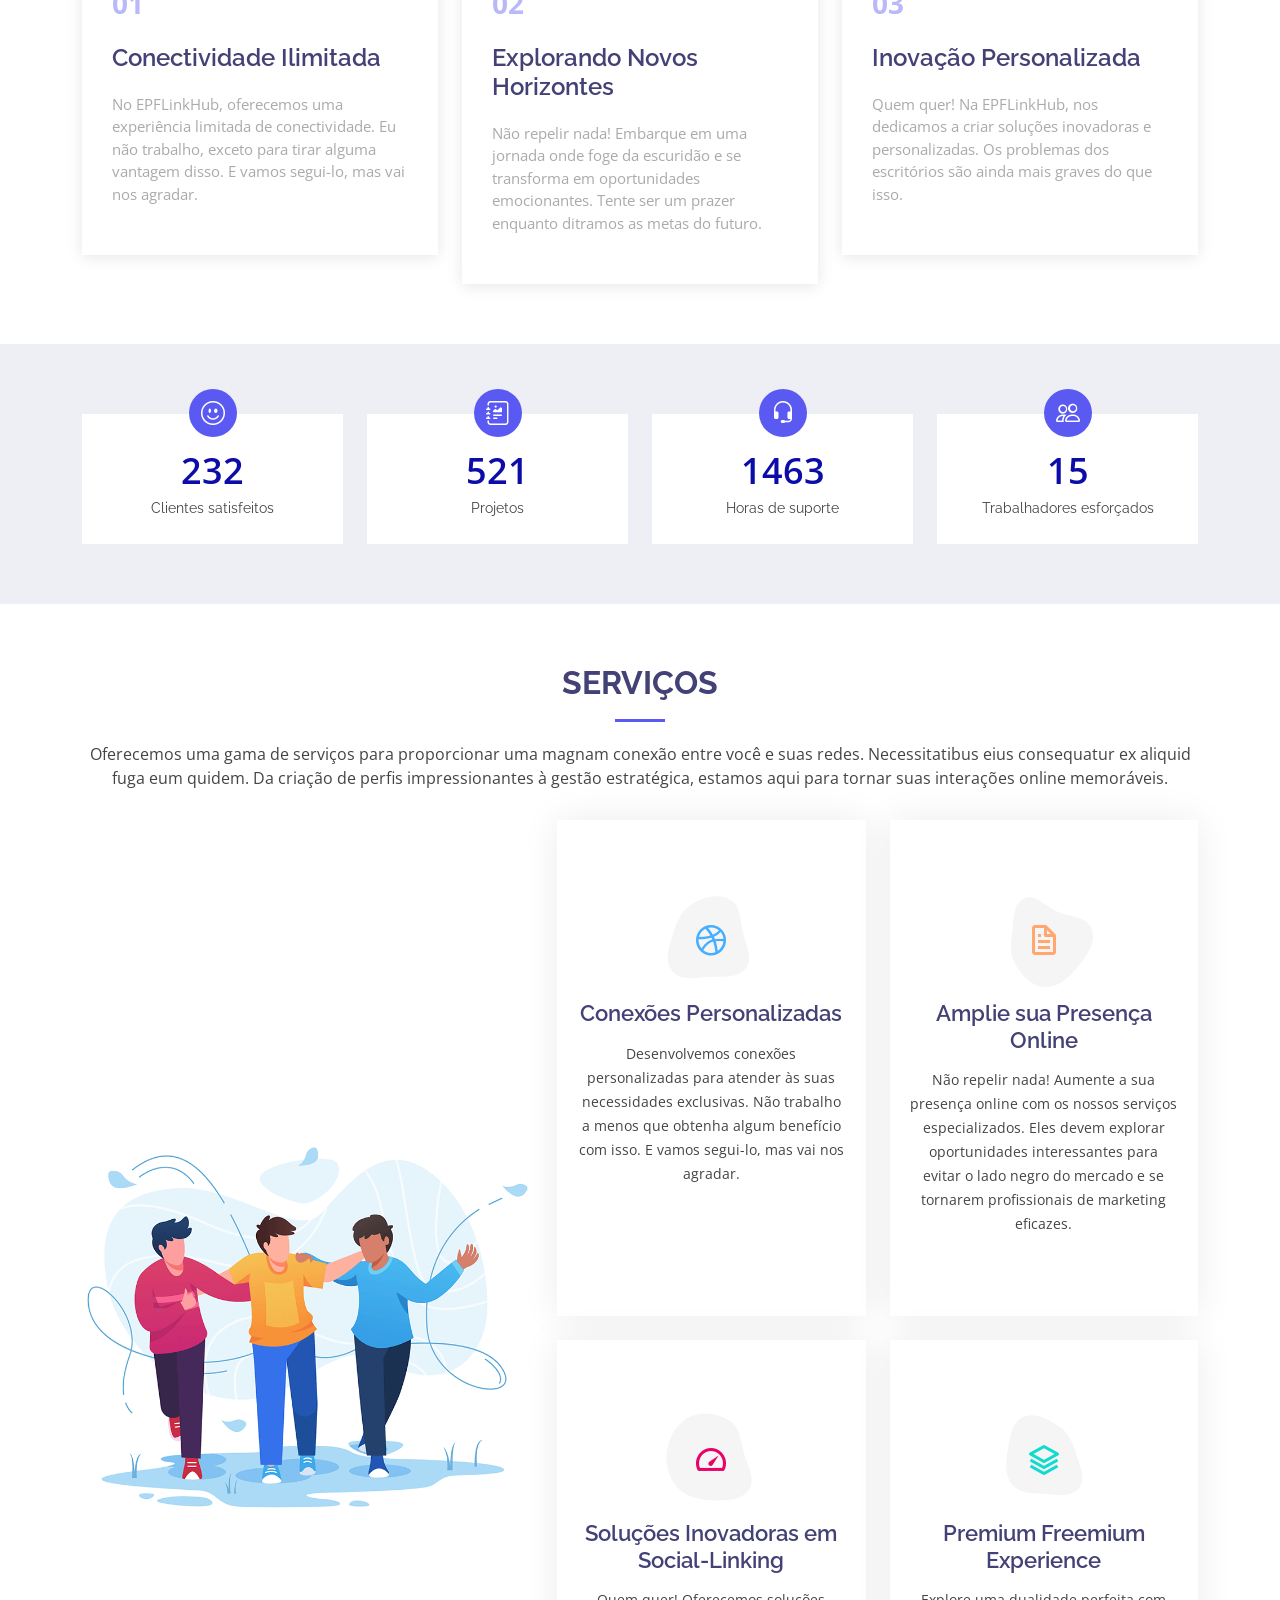
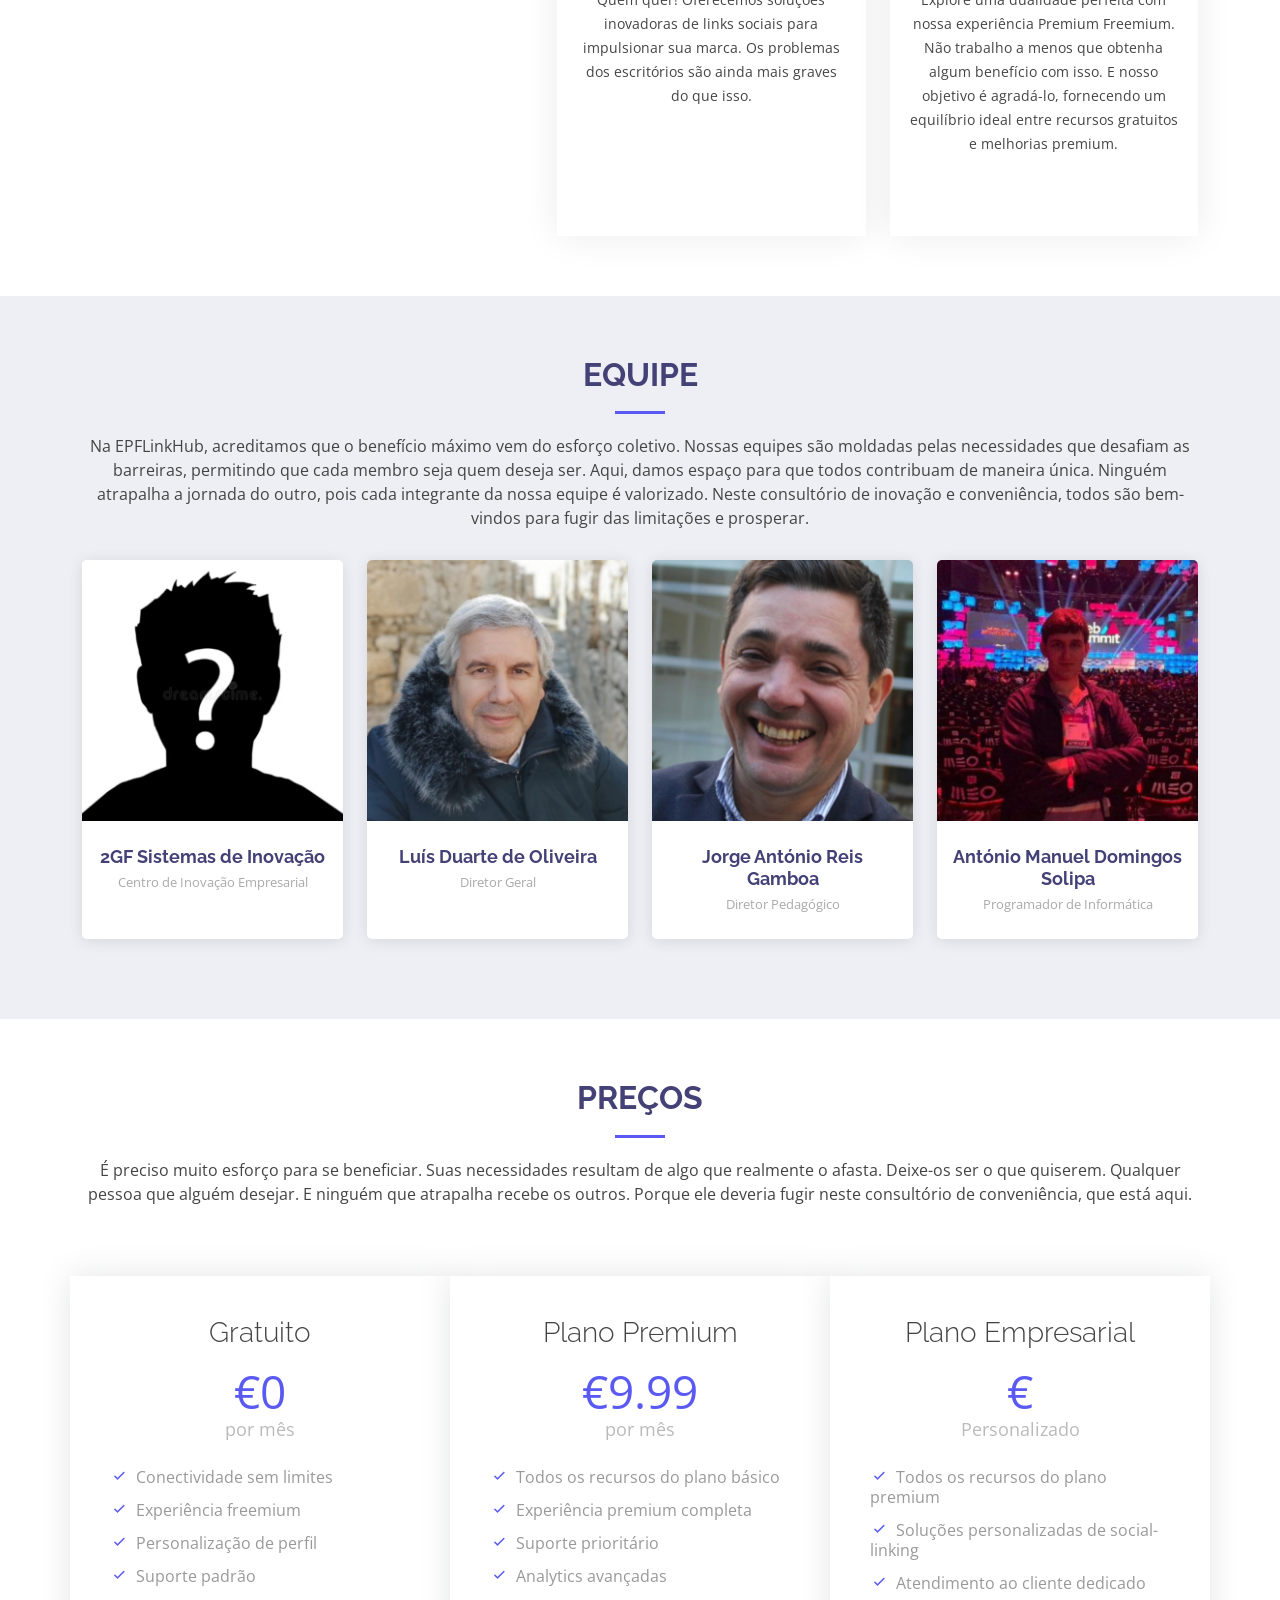
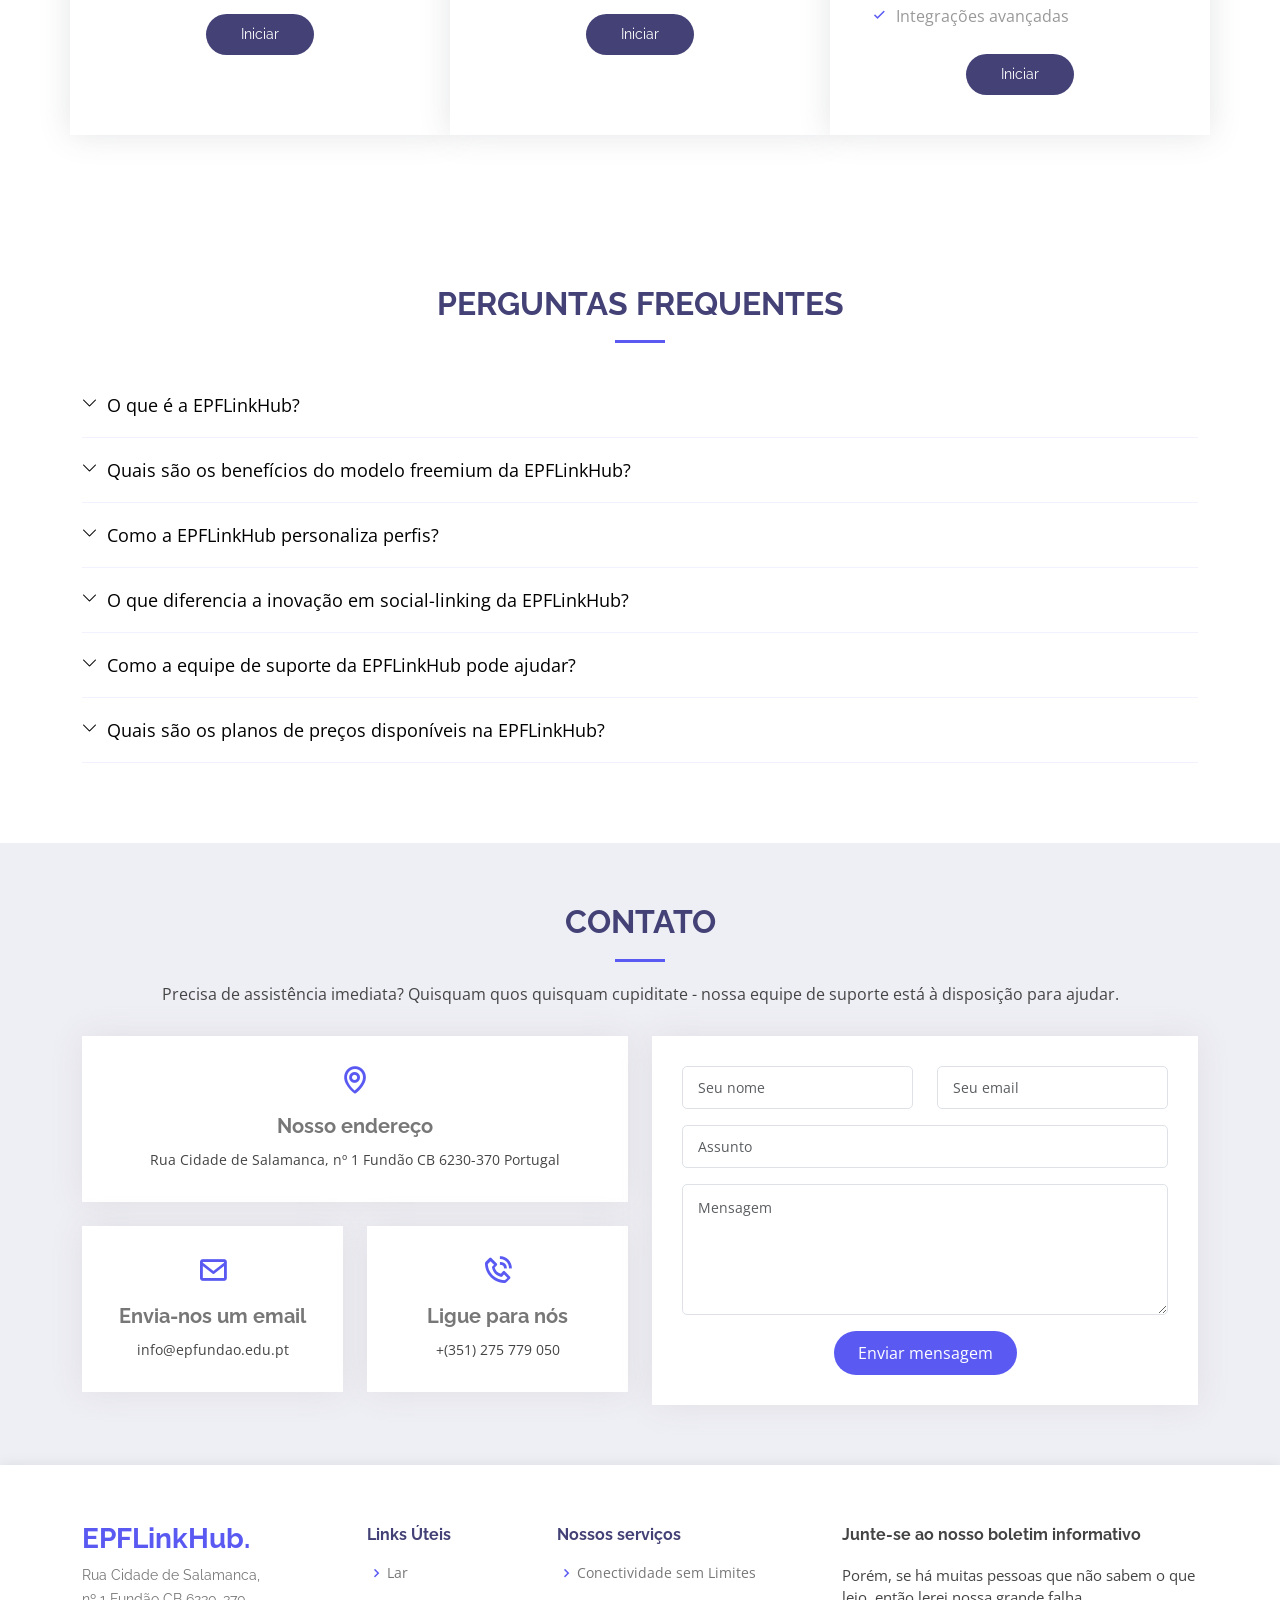
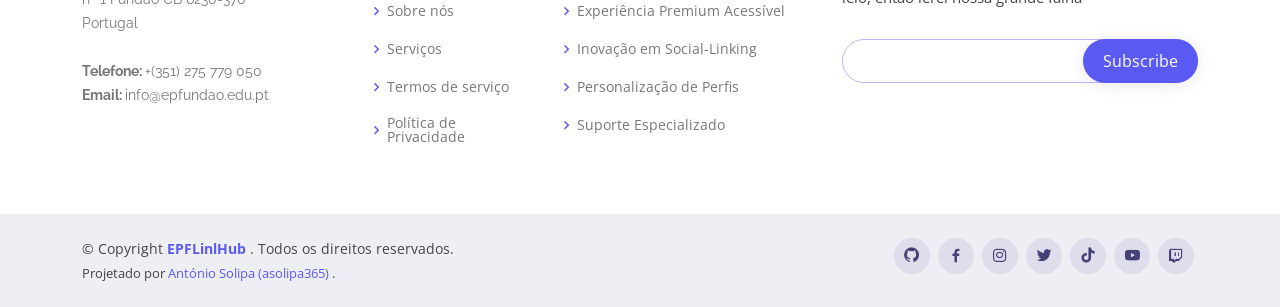
==== commit 902cb7bc: "Update index.html" ====
--- a/index.html
+++ b/index.html
@@ -5,7 +5,7 @@
   <meta charset="utf-8">
   <meta content="width=device-width, initial-scale=1.0" name="viewport">
 
-  <title>EPFLinkHub</title>
+  <title> EPFLinkHub </title>
   <meta content="" name="description">
   <meta content="" name="keywords">
 
@@ -33,18 +33,19 @@
   <header id="header" class="fixed-top ">
     <div class="container d-flex align-items-center justify-content-between">
 
-      <h1 class="logo"><a href="index.html">EPFLinkHub.</a></h1>
+      <h1 class="logo"><a href="index.html"> EPFLinkHub. </a></h1>
       <!-- Uncomment below if you prefer to use an image logo -->
       <!-- <a href="index.html" class="logo"><img src="assets/img/logo.png" alt="" class="img-fluid"></a>-->
 
       <nav id="navbar" class="navbar">
         <ul>
-          <li><a class="nav-link scrollto active" href="#hero">Lar</a></li>
-          <li><a class="nav-link scrollto" href="#about">Sobre</a></li>
-          <li><a class="nav-link scrollto" href="#services">Serviços</a></li>
-          <li><a class="nav-link scrollto" href="#team">Equipe</a></li>
-          <li><a class="nav-link scrollto" href="#contact">Contatos</a></li>
-          <li><a class="getstarted scrollto" href="#about">Iniciar</a></li>
+          <li><a class="nav-link scrollto active" href="#hero"> Lar </a></li>
+          <li><a class="nav-link scrollto" href="#about"> Sobre </a></li>
+          <li><a class="nav-link scrollto" href="#services"> Serviços </a></li>
+          <li><a class="nav-link scrollto" href="#team"> Equipe </a></li>
+          <li><a class="nav-link scrollto" href="#contact"> Contatos </a></li>
+          <li><a class="nav-link scrollto" href="/English.html"> Idioma </a></li>
+          <li><a class="getstarted scrollto" href="#about"> Iniciar </a></li>
         </ul>
         <i class="bi bi-list mobile-nav-toggle"></i>
       </nav><!-- .navbar -->
@@ -66,8 +67,8 @@
             <li><i class="ri-check-line"></i> Aproveite o melhor de ambos os mundos. Recursos essenciais gratuitos e a opção de aprimoramento com funcionalidades premium. </li>
           </ul>
           <div class="mt-3">
-            <a href="#about" class="btn-get-started scrollto">Iniciar</a>
-            <a href="" class="btn-get-quote">App</a>
+            <a href="#about" class="btn-get-started scrollto"> Iniciar </a>
+            <a href="https://aplicativo-psi.vercel.app/" class="btn-get-quote"> Aplicativo </a>
           </div>
         </div>
         <div class="col-lg-6 order-1 order-lg-2 hero-img">
@@ -86,20 +87,20 @@
 
         <div class="row content">
           <div class="col-lg-6">
-            <h2>Missão e Visão da EPFLinkHub</h2>
-            <h3>Na EPFLinkHub, nossa missão é transformar a interação digital, proporcionando prazeres conectados e significativos. Buscamos superar as barreiras virtuais, onde o trabalho árduo se torna a fundação para uma experiência única.</h3><br>
-            <h3>Nossa visão é ir além das convenções, desafiando a dor na repreensão no prazer. Acreditamos que o verdadeiro benefício surge quando a dedicação é combinada com a inovação, criando um fio de cabelo da dor na esperança de um mundo digital mais vibrante.</h3>
+            <h2> Missão e Visão da EPFLinkHub </h2>
+            <h3> Na EPFLinkHub, nossa missão é transformar a interação digital, proporcionando prazeres conectados e significativos. Buscamos superar as barreiras virtuais, onde o trabalho árduo se torna a fundação para uma experiência única. </h3> <br>
+            <h3> Nossa visão é ir além das convenções, desafiando a dor na repreensão no prazer. Acreditamos que o verdadeiro benefício surge quando a dedicação é combinada com a inovação, criando um fio de cabelo da dor na esperança de um mundo digital mais vibrante. </h3>
           </div>
           <div class="col-lg-6 pt-4 pt-lg-0">
             <ul>
               <li><i class="ri-check-double-line"></i> Compromisso com a Qualidade</li>
-              <p>No coração da EPFLinkHub, não trabalhamos apenas para obter vantagens, mas para elevar a qualidade da experiência. Dúvidas e dores na repreensão são enfrentadas com resiliência, pois entendemos que cada desafio é uma oportunidade de crescimento.</p>
+              <p> No coração da EPFLinkHub, não trabalhamos apenas para obter vantagens, mas para elevar a qualidade da experiência. Dúvidas e dores na repreensão são enfrentadas com resiliência, pois entendemos que cada desafio é uma oportunidade de crescimento. </p>
 
               <li><i class="ri-check-double-line"></i> Inovação Constante</li>
-              <p>Nosso compromisso é com a inovação constante. Não trabalhamos simplesmente por lucro, mas para inspirar uma revolução digital. A cada irure dor na reprimenda, encontramos inspiração para elevar nossos padrões e redefinir o panorama das redes sociais.</p>
+              <p> Nosso compromisso é com a inovação constante. Não trabalhamos simplesmente por lucro, mas para inspirar uma revolução digital. A cada irure dor na reprimenda, encontramos inspiração para elevar nossos padrões e redefinir o panorama das redes sociais. </p>
 
               <li><i class="ri-check-double-line"></i> Cuidado Personalizado</li>
-              <p>Na EPFLinkHub, a importância de cuidar do nosso "paciente", o usuário, está no centro de tudo o que fazemos. Estamos cientes de que pode haver momentos de trabalho árduo e dor, mas esses momentos são oportunidades para demonstrar nosso compromisso.</p>
+              <p> Na EPFLinkHub, a importância de cuidar do nosso "paciente", o usuário, está no centro de tudo o que fazemos. Estamos cientes de que pode haver momentos de trabalho árduo e dor, mas esses momentos são oportunidades para demonstrar nosso compromisso. </p>
             </ul>
           </div>
         </div>
@@ -115,25 +116,25 @@
 
           <div class="col-lg-4">
             <div class="box">
-              <span>01</span>
-              <h4>Conectividade Ilimitada</h4>
-              <p>No EPFLinkHub, oferecemos uma experiência limitada de conectividade. Eu não trabalho, exceto para tirar alguma vantagem disso. E vamos segui-lo, mas vai nos agradar.</p>
+              <span> 01 </span>
+              <h4> Conectividade Ilimitada </h4>
+              <p> No EPFLinkHub, oferecemos uma experiência limitada de conectividade. Eu não trabalho, exceto para tirar alguma vantagem disso. E vamos segui-lo, mas vai nos agradar. </p>
             </div>
           </div>
 
           <div class="col-lg-4 mt-4 mt-lg-0">
             <div class="box">
-              <span>02</span>
-              <h4>Explorando Novos Horizontes</h4>
-              <p>Não repelir nada! Embarque em uma jornada onde foge da escuridão e se transforma em oportunidades emocionantes. Tente ser um prazer enquanto ditramos as metas do futuro.</p>
+              <span> 02 </span>
+              <h4> Explorando Novos Horizontes </h4>
+              <p> Não repelir nada! Embarque em uma jornada onde foge da escuridão e se transforma em oportunidades emocionantes. Tente ser um prazer enquanto ditramos as metas do futuro. </p>
             </div>
           </div>
 
           <div class="col-lg-4 mt-4 mt-lg-0">
             <div class="box">
-              <span>03</span>
-              <h4>Inovação Personalizada</h4>
-              <p>Quem quer! Na EPFLinkHub, nos dedicamos a criar soluções inovadoras e personalizadas. Os problemas dos escritórios são ainda mais graves do que isso.</p>
+              <span> 03 </span>
+              <h4> Inovação Personalizada </h4>
+              <p> Quem quer! Na EPFLinkHub, nos dedicamos a criar soluções inovadoras e personalizadas. Os problemas dos escritórios são ainda mais graves do que isso. </p>
             </div>
           </div>
 
@@ -152,7 +153,7 @@
             <div class="count-box">
               <i class="bi bi-emoji-smile"></i>
               <span data-purecounter-start="0" data-purecounter-end="232" data-purecounter-duration="1" class="purecounter"></span>
-              <p>Happy Clients</p>
+              <p> Clientes satisfeitos </p>
             </div>
           </div>
 
@@ -160,7 +161,7 @@
             <div class="count-box">
               <i class="bi bi-journal-richtext"></i>
               <span data-purecounter-start="0" data-purecounter-end="521" data-purecounter-duration="1" class="purecounter"></span>
-              <p>Projects</p>
+              <p> Projetos </p>
             </div>
           </div>
 
@@ -168,7 +169,7 @@
             <div class="count-box">
               <i class="bi bi-headset"></i>
               <span data-purecounter-start="0" data-purecounter-end="1463" data-purecounter-duration="1" class="purecounter"></span>
-              <p>Hours Of Support</p>
+              <p> Horas de suporte </p>
             </div>
           </div>
 
@@ -176,7 +177,7 @@
             <div class="count-box">
               <i class="bi bi-people"></i>
               <span data-purecounter-start="0" data-purecounter-end="15" data-purecounter-duration="1" class="purecounter"></span>
-              <p>Hard Workers</p>
+              <p> Trabalhadores esforçados </p>
             </div>
           </div>
 
@@ -190,8 +191,8 @@
       <div class="container">
 
         <div class="section-title">
-          <h2>Serviços</h2>
-          <p>Oferecemos uma gama de serviços para proporcionar uma magnam conexão entre você e suas redes. Necessitatibus eius consequatur ex aliquid fuga eum quidem. Da criação de perfis impressionantes à gestão estratégica, estamos aqui para tornar suas interações online memoráveis.</p>
+          <h2> Serviços </h2>
+          <p> Oferecemos uma gama de serviços para proporcionar uma magnam conexão entre você e suas redes. Necessitatibus eius consequatur ex aliquid fuga eum quidem. Da criação de perfis impressionantes à gestão estratégica, estamos aqui para tornar suas interações online memoráveis. </p>
         </div>
 
         <div class="row">
@@ -209,8 +210,8 @@
                       </svg>
                       <i class="bx bxl-dribbble"></i>
                     </div>
-                    <h4><a href="">Conexões Personalizadas</a></h4>
-                    <p>Desenvolvemos conexões personalizadas para atender às suas necessidades exclusivas. Não trabalho a menos que obtenha algum benefício com isso. E vamos segui-lo, mas vai nos agradar.</p>
+                    <h4><a href=""> Conexões Personalizadas </a></h4>
+                    <p> Desenvolvemos conexões personalizadas para atender às suas necessidades exclusivas. Não trabalho a menos que obtenha algum benefício com isso. E vamos segui-lo, mas vai nos agradar. </p>
                   </div>
                 </div>
 
@@ -222,8 +223,8 @@
                       </svg>
                       <i class="bx bx-file"></i>
                     </div>
-                    <h4><a href="">Amplie sua Presença Online</a></h4>
-                    <p>Não repelir nada! Aumente a sua presença online com os nossos serviços especializados. Eles devem explorar oportunidades interessantes para evitar o lado negro do mercado e se tornarem profissionais de marketing eficazes.</p>
+                    <h4><a href=""> Amplie sua Presença Online </a></h4>
+                    <p> Não repelir nada! Aumente a sua presença online com os nossos serviços especializados. Eles devem explorar oportunidades interessantes para evitar o lado negro do mercado e se tornarem profissionais de marketing eficazes. </p>
                   </div>
                 </div>
 
@@ -235,8 +236,8 @@
                       </svg>
                       <i class="bx bx-tachometer"></i>
                     </div>
-                    <h4><a href="">Soluções Inovadoras em Social-Linking</a></h4>
-                    <p>Quem quer! Oferecemos soluções inovadoras de links sociais para impulsionar sua marca. Os problemas dos escritórios são ainda mais graves do que isso.</p>
+                    <h4><a href=""> Soluções Inovadoras em Social-Linking </a></h4>
+                    <p> Quem quer! Oferecemos soluções inovadoras de links sociais para impulsionar sua marca. Os problemas dos escritórios são ainda mais graves do que isso. </p>
                   </div>
                 </div>
 
@@ -248,8 +249,8 @@
                       </svg>
                       <i class="bx bx-layer"></i>
                     </div>
-                    <h4><a href="">Premium Freemium Experience</a></h4>
-                    <p>Explore uma dualidade perfeita com nossa experiência Premium Freemium. Não trabalho a menos que obtenha algum benefício com isso. E nosso objetivo é agradá-lo, fornecendo um equilíbrio ideal entre recursos gratuitos e melhorias premium.</p>
+                    <h4><a href=""> Premium Freemium Experience </a></h4>
+                    <p> Explore uma dualidade perfeita com nossa experiência Premium Freemium. Não trabalho a menos que obtenha algum benefício com isso. E nosso objetivo é agradá-lo, fornecendo um equilíbrio ideal entre recursos gratuitos e melhorias premium. </p>
                   </div>
                 </div>
               </div>
@@ -265,8 +266,8 @@
       <div class="container">
 
         <div class="section-title">
-          <h2>EQUIPE</h2>
-          <p>Na EPFLinkHub, acreditamos que o benefício máximo vem do esforço coletivo. Nossas equipes são moldadas pelas necessidades que desafiam as barreiras, permitindo que cada membro seja quem deseja ser. Aqui, damos espaço para que todos contribuam de maneira única. Ninguém atrapalha a jornada do outro, pois cada integrante da nossa equipe é valorizado. Neste consultório de inovação e conveniência, todos são bem-vindos para fugir das limitações e prosperar.</p>
+          <h2> EQUIPE </h2>
+          <p> Na EPFLinkHub, acreditamos que o benefício máximo vem do esforço coletivo. Nossas equipes são moldadas pelas necessidades que desafiam as barreiras, permitindo que cada membro seja quem deseja ser. Aqui, damos espaço para que todos contribuam de maneira única. Ninguém atrapalha a jornada do outro, pois cada integrante da nossa equipe é valorizado. Neste consultório de inovação e conveniência, todos são bem-vindos para fugir das limitações e prosperar. </p>
         </div>
 
         <div class="row">
@@ -283,8 +284,8 @@
                 </div>
               </div>
               <div class="member-info">
-                <h4>2GF Sistemas de Inovação</h4>
-                <span>Centro de Inovação Empresarial</span>
+                <h4> 2GF Sistemas de Inovação </h4>
+                <span> Centro de Inovação Empresarial </span>
               </div>
             </div>
           </div>
@@ -300,8 +301,8 @@
                 </div>
               </div>
               <div class="member-info">
-                <h4>Luís Duarte de Oliveira</h4>
-                <span>Diretor Geral</span>
+                <h4> Luís Duarte de Oliveira </h4>
+                <span> Diretor Geral </span>
               </div>
             </div>
           </div>
@@ -317,8 +318,8 @@
                 </div>
               </div>
               <div class="member-info">
-                <h4>Jorge António Reis Gamboa</h4>
-                <span>Diretor Pedagógico</span>
+                <h4> Jorge António Reis Gamboa </h4>
+                <span> Diretor Pedagógico </span>
               </div>
             </div>
           </div>
@@ -337,8 +338,8 @@
                 </div>
               </div>
               <div class="member-info">
-                <h4>António Manuel Domingos Solipa</h4>
-                <span>Programador de Informática</span>
+                <h4> António Manuel Domingos Solipa </h4>
+                <span> Programador de Informática </span>
               </div>
             </div>
           </div>
@@ -353,45 +354,45 @@
       <div class="container">
 
         <div class="section-title">
-          <h2>Preços</h2>
-          <p>É preciso muito esforço para se beneficiar. Suas necessidades resultam de algo que realmente o afasta. Deixe-os ser o que quiserem. Qualquer pessoa que alguém desejar. E ninguém que atrapalha recebe os outros. Porque ele deveria fugir neste consultório de conveniência, que está aqui.</p>
+          <h2> Preços </h2>
+          <p> É preciso muito esforço para se beneficiar. Suas necessidades resultam de algo que realmente o afasta. Deixe-os ser o que quiserem. Qualquer pessoa que alguém desejar. E ninguém que atrapalha recebe os outros. Porque ele deveria fugir neste consultório de conveniência, que está aqui. </p>
         </div>
 
         <div class="row no-gutters">
           <div class="col-lg-4 box">
-            <h3>Gratuito</h3>
-            <h4>$0<span>por mês</span></h4>
+            <h3> Gratuito </h3>
+            <h4> €0 <span> por mês </span></h4>
             <ul>
-              <li><i class="bx bx-check"></i> Conectividade sem limites</li>
-              <li><i class="bx bx-check"></i> Experiência freemium</li>
-              <li><i class="bx bx-check"></i> Personalização de perfil</li>
-              <li><i class="bx bx-check"></i> Suporte padrão</li>
+              <li><i class="bx bx-check"></i> Conectividade sem limites </li>
+              <li><i class="bx bx-check"></i> Experiência freemium </li>
+              <li><i class="bx bx-check"></i> Personalização de perfil </li>
+              <li><i class="bx bx-check"></i> Suporte padrão </li>
             </ul>
-            <a href="#" class="btn-buy">Iniciar</a>
+            <a href="#" class="btn-buy"> Iniciar </a>
           </div>
 
           <div class="col-lg-4 box">
-            <h3>Plano Premium</h3>
-            <h4>$9.99<span>por mês</span></h4>
+            <h3> Plano Premium </h3>
+            <h4> €9.99 <span> por mês </span></h4>
             <ul>
-              <li><i class="bx bx-check"></i>Todos os recursos do plano básico</li>
-              <li><i class="bx bx-check"></i>Experiência premium completa</li>
-              <li><i class="bx bx-check"></i>Suporte prioritário</li>
-              <li><i class="bx bx-check"></i>Analytics avançadas</li>
+              <li><i class="bx bx-check"></i> Todos os recursos do plano básico </li>
+              <li><i class="bx bx-check"></i> Experiência premium completa </li>
+              <li><i class="bx bx-check"></i> Suporte prioritário </li>
+              <li><i class="bx bx-check"></i> Analytics avançadas </li>
             </ul>
-            <a href="#" class="btn-buy">Iniciar</a>
+            <a href="#" class="btn-buy"> Iniciar </a>
           </div>
 
           <div class="col-lg-4 box">
-            <h3>Plano Empresarial</h3>
-            <h4>$<span>Personalizado</span></h4>
+            <h3> Plano Empresarial </h3>
+            <h4> € <span> Personalizado </span></h4>
             <ul>
-              <li><i class="bx bx-check"></i>Todos os recursos do plano premium</li>
-              <li><i class="bx bx-check"></i>Soluções personalizadas de social-linking</li>
-              <li><i class="bx bx-check"></i>Atendimento ao cliente dedicado</li>
-              <li><i class="bx bx-check"></i>Integrações avançadas</li>
+              <li><i class="bx bx-check"></i> Todos os recursos do plano premium </li>
+              <li><i class="bx bx-check"></i> Soluções personalizadas de social-linking </li>
+              <li><i class="bx bx-check"></i> Atendimento ao cliente dedicado </li>
+              <li><i class="bx bx-check"></i> Integrações avançadas </li>
             </ul>
-            <a href="#" class="btn-buy">Iniciar</a>
+            <a href="#" class="btn-buy"> Iniciar </a>
           </div>
 
         </div>
@@ -404,13 +405,13 @@
       <div class="container">
 
         <div class="section-title">
-          <h2>PERGUNTAS FREQUENTES</h2>
+          <h2> PERGUNTAS FREQUENTES </h2>
         </div>
 
         <ul class="faq-list">
 
           <li>
-            <div data-bs-toggle="collapse" class="collapsed question" href="#faq1">O que é a EPFLinkHub? <i class="bi bi-chevron-down icon-show"></i><i class="bi bi-chevron-up icon-close"></i></div>
+            <div data-bs-toggle="collapse" class="collapsed question" href="#faq1"> O que é a EPFLinkHub? <i class="bi bi-chevron-down icon-show"></i><i class="bi bi-chevron-up icon-close"></i></div>
             <div id="faq1" class="collapse" data-bs-parent=".faq-list">
               <p>
                 A EPFLinkHub é uma plataforma de social-linking e redes sociais que oferece uma experiência inovadora para expandir suas conexões online e fortalecer sua presença digital.
@@ -419,7 +420,7 @@
           </li>
 
           <li>
-            <div data-bs-toggle="collapse" href="#faq2" class="collapsed question">Quais são os benefícios do modelo freemium da EPFLinkHub? <i class="bi bi-chevron-down icon-show"></i><i class="bi bi-chevron-up icon-close"></i></div>
+            <div data-bs-toggle="collapse" href="#faq2" class="collapsed question"> Quais são os benefícios do modelo freemium da EPFLinkHub? <i class="bi bi-chevron-down icon-show"></i><i class="bi bi-chevron-up icon-close"></i></div>
             <div id="faq2" class="collapse" data-bs-parent=".faq-list">
               <p>
                 O modelo freemium da EPFLinkHub oferece acesso gratuito a recursos essenciais, permitindo que todos experimentem a plataforma. Os usuários podem então optar por aprimorar sua experiência com funcionalidades premium a preços acessíveis.
@@ -428,7 +429,7 @@
           </li>
 
           <li>
-            <div data-bs-toggle="collapse" href="#faq3" class="collapsed question">Como a EPFLinkHub personaliza perfis? <i class="bi bi-chevron-down icon-show"></i><i class="bi bi-chevron-up icon-close"></i></div>
+            <div data-bs-toggle="collapse" href="#faq3" class="collapsed question"> Como a EPFLinkHub personaliza perfis? <i class="bi bi-chevron-down icon-show"></i><i class="bi bi-chevron-up icon-close"></i></div>
             <div id="faq3" class="collapse" data-bs-parent=".faq-list">
               <p>
                 A EPFLinkHub destaca-se na personalização de perfis, oferecendo layouts atraentes e ferramentas para criar uma presença online autêntica e única. Desde design até conteúdo, garantimos que você se destaque.
@@ -437,7 +438,7 @@
           </li>
 
           <li>
-            <div data-bs-toggle="collapse" href="#faq4" class="collapsed question">O que diferencia a inovação em social-linking da EPFLinkHub? <i class="bi bi-chevron-down icon-show"></i><i class="bi bi-chevron-up icon-close"></i></div>
+            <div data-bs-toggle="collapse" href="#faq4" class="collapsed question"> O que diferencia a inovação em social-linking da EPFLinkHub? <i class="bi bi-chevron-down icon-show"></i><i class="bi bi-chevron-up icon-close"></i></div>
             <div id="faq4" class="collapse" data-bs-parent=".faq-list">
               <p>
                 Estamos na vanguarda da inovação em social-linking, utilizando algoritmos avançados e análises de tendências para impulsionar sua presença online. Mantemos você à frente das dinâmicas das redes sociais.
@@ -446,7 +447,7 @@
           </li>
 
           <li>
-            <div data-bs-toggle="collapse" href="#faq5" class="collapsed question">Como a equipe de suporte da EPFLinkHub pode ajudar? <i class="bi bi-chevron-down icon-show"></i><i class="bi bi-chevron-up icon-close"></i></div>
+            <div data-bs-toggle="collapse" href="#faq5" class="collapsed question"> Como a equipe de suporte da EPFLinkHub pode ajudar? <i class="bi bi-chevron-down icon-show"></i><i class="bi bi-chevron-up icon-close"></i></div>
             <div id="faq5" class="collapse" data-bs-parent=".faq-list">
               <p>
                 Nossa equipe de suporte especializado está pronta para ajudar com todas as suas dúvidas e questões. Do básico ao avançado, proporcionamos assistência contínua para garantir uma experiência suave na EPFLinkHub.
@@ -455,7 +456,7 @@
           </li>
 
           <li>
-            <div data-bs-toggle="collapse" href="#faq6" class="collapsed question">Quais são os planos de preços disponíveis na EPFLinkHub? <i class="bi bi-chevron-down icon-show"></i><i class="bi bi-chevron-up icon-close"></i></div>
+            <div data-bs-toggle="collapse" href="#faq6" class="collapsed question"> Quais são os planos de preços disponíveis na EPFLinkHub? <i class="bi bi-chevron-down icon-show"></i><i class="bi bi-chevron-up icon-close"></i></div>
             <div id="faq6" class="collapse" data-bs-parent=".faq-list">
               <p>
                 A EPFLinkHub oferece uma variedade de planos, desde o gratuito até opções premium. Cada plano é projetado para atender às diferentes necessidades, proporcionando uma experiência personalizada para todos os usuários.
@@ -474,7 +475,7 @@
 
         <div class="section-title">
           <h2> CONTATO </h2>
-          <p>Precisa de assistência imediata? Quisquam quos quisquam cupiditate - nossa equipe de suporte está à disposição para ajudar.</p>
+          <p> Precisa de assistência imediata? Quisquam quos quisquam cupiditate - nossa equipe de suporte está à disposição para ajudar. </p>
         </div>
 
         <div class="row">
@@ -485,22 +486,22 @@
               <div class="col-md-12">
                 <div class="info-box">
                   <i class="bx bx-map"></i>
-                  <h3>Nosso endereço</h3>
-                  <p>Rua Cidade de Salamanca, nº 1 Fundão CB 6230-370 Portugal</p>
+                  <h3> Nosso endereço </h3>
+                  <p> Rua Cidade de Salamanca, nº 1 Fundão CB 6230-370 Portugal </p>
                 </div>
               </div>
               <div class="col-md-6">
                 <div class="info-box mt-4">
                   <i class="bx bx-envelope"></i>
-                  <h3>Envia-nos um email</h3>
-                  <p>info@epfundao.edu.pt</p>
+                  <h3> Envia-nos um email </h3>
+                  <p> info@epfundao.edu.pt </p>
                 </div>
               </div>
               <div class="col-md-6">
                 <div class="info-box mt-4">
                   <i class="bx bx-phone-call"></i>
-                  <h3>Ligue para nós</h3>
-                  <p>+(351) 275 779 050</p>
+                  <h3> Ligue para nós </h3>
+                  <p> +(351) 275 779 050 </p>
                 </div>
               </div>
             </div>
@@ -524,11 +525,11 @@
                 <textarea class="form-control" name="message" rows="5" placeholder="Mensagem" required></textarea>
               </div>
               <div class="my-3">
-                <div class="loading">Carregando</div>
+                <div class="loading"> Carregando </div>
                 <div class="error-message"></div>
-                <div class="sent-message">Sua mensagem foi enviada. Obrigado!</div>
-              </div>
-              <div class="text-center"><button type="submit">Enviar mensagem</button></div>
+                <div class="sent-message"> Sua mensagem foi enviada. Obrigado! </div>
+              </div>
+              <div class="text-center"><button type="submit"> Enviar mensagem </button></div>
             </form>
           </div>
 
@@ -550,38 +551,38 @@
             <h3>EPFLinkHub.</h3>
             <p>
               Rua Cidade de Salamanca, <br>
-              nº 1 Fundão CB 6230-370<br>
+              nº 1 Fundão CB 6230-370 <br>
               Portugal <br><br>
-              <strong>Telefone:</strong> +(351) 275 779 050<br>
-              <strong>Email:</strong> info@epfundao.edu.pt<br>
+              <strong> Telefone: </strong> +(351) 275 779 050 <br>
+              <strong> Email: </strong> info@epfundao.edu.pt <br>
             </p>
           </div>
 
           <div class="col-lg-2 col-md-6 footer-links">
-            <h4>Links Úteis</h4>
+            <h4> Links Úteis </h4>
             <ul>
-              <li><i class="bx bx-chevron-right"></i> <a href="#">Lar</a></li>
-              <li><i class="bx bx-chevron-right"></i> <a href="#">Sobre nós</a></li>
-              <li><i class="bx bx-chevron-right"></i> <a href="#">Serviços</a></li>
-              <li><i class="bx bx-chevron-right"></i> <a href="#">Termos de serviço</a></li>
-              <li><i class="bx bx-chevron-right"></i> <a href="#">Política de Privacidade</a></li>
+              <li><i class="bx bx-chevron-right"></i> <a href="#"> Lar </a></li>
+              <li><i class="bx bx-chevron-right"></i> <a href="#"> Sobre nós </a></li>
+              <li><i class="bx bx-chevron-right"></i> <a href="#"> Serviços </a></li>
+              <li><i class="bx bx-chevron-right"></i> <a href="#"> Termos de serviço </a></li>
+              <li><i class="bx bx-chevron-right"></i> <a href="#"> Política de Privacidade </a></li>
             </ul>
           </div>
 
           <div class="col-lg-3 col-md-6 footer-links">
-            <h4>Nossos serviços</h4>
+            <h4> Nossos serviços </h4>
             <ul>
-              <li><i class="bx bx-chevron-right"></i> <a href="#">Conectividade sem Limites</a></li>
-              <li><i class="bx bx-chevron-right"></i> <a href="#">Experiência Premium Acessível</a></li>
-              <li><i class="bx bx-chevron-right"></i> <a href="#">Inovação em Social-Linking</a></li>
-              <li><i class="bx bx-chevron-right"></i> <a href="#">Personalização de Perfis</a></li>
-              <li><i class="bx bx-chevron-right"></i> <a href="#">Suporte Especializado</a></li>
+              <li><i class="bx bx-chevron-right"></i> <a href="#"> Conectividade sem Limites </a></li>
+              <li><i class="bx bx-chevron-right"></i> <a href="#"> Experiência Premium Acessível </a></li>
+              <li><i class="bx bx-chevron-right"></i> <a href="#"> Inovação em Social-Linking </a></li>
+              <li><i class="bx bx-chevron-right"></i> <a href="#"> Personalização de Perfis </a></li>
+              <li><i class="bx bx-chevron-right"></i> <a href="#"> Suporte Especializado </a></li>
             </ul>
           </div>
 
           <div class="col-lg-4 col-md-6 footer-newsletter">
-            <h4>Junte-se ao nosso boletim informativo</h4>
-            <p>Porém, se há muitas pessoas que não sabem o que leio, então lerei nossa grande falha</p>
+            <h4> Junte-se ao nosso boletim informativo </h4>
+            <p> Porém, se há muitas pessoas que não sabem o que leio, então lerei nossa grande falha </p>
             <form action="" method="post">
               <input type="email" name="email"><input type="submit" value="Subscribe">
             </form>
@@ -595,10 +596,10 @@
 
       <div class="me-md-auto text-center text-md-start">
         <div class="copyright">
-          &copy; Copyright <strong><span><a href="https://www.github.com/EPFLinkHub/" target="_blank">EPFLinlHub</a></span></strong>. Todos os direitos reservados.
+          &copy; Copyright <strong><span><a href="https://www.github.com/EPFLinkHub/" target="_blank"> EPFLinlHub </a></span></strong>. Todos os direitos reservados.
         </div>
         <div class="credits">
-          Projetado por <a href="https://www.github.com/asolipa365" target="_blank">António Solipa (asolipa365)</a>.
+          Projetado por <a href="https://www.github.com/asolipa365" target="_blank"> António Solipa (asolipa365) </a>.
         </div>
       </div>
       <div class="social-links text-center text-md-right pt-3 pt-md-0">
--- a/assets/css/style.css
+++ b/assets/css/style.css
@@ -1,4 +1,4 @@
-/**
+
 
 /*--------------------------------------------------------------
 # General
